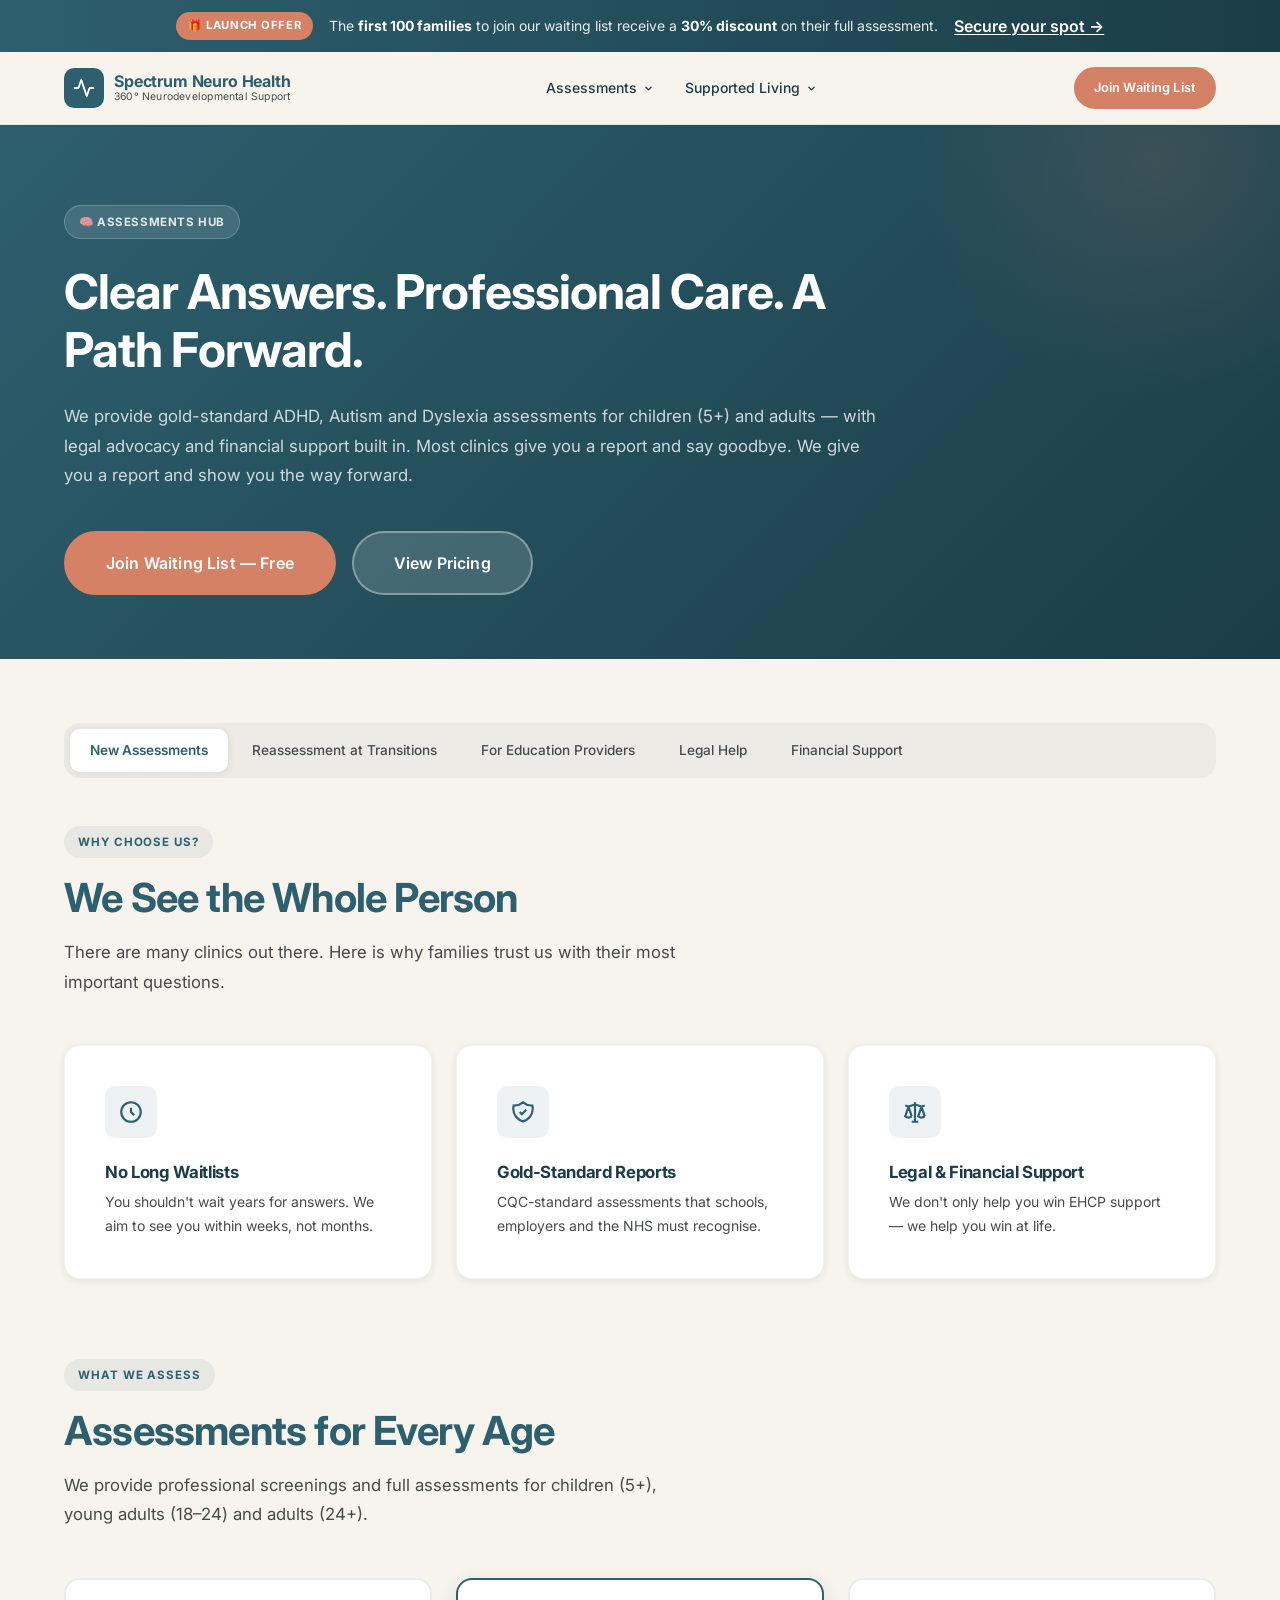
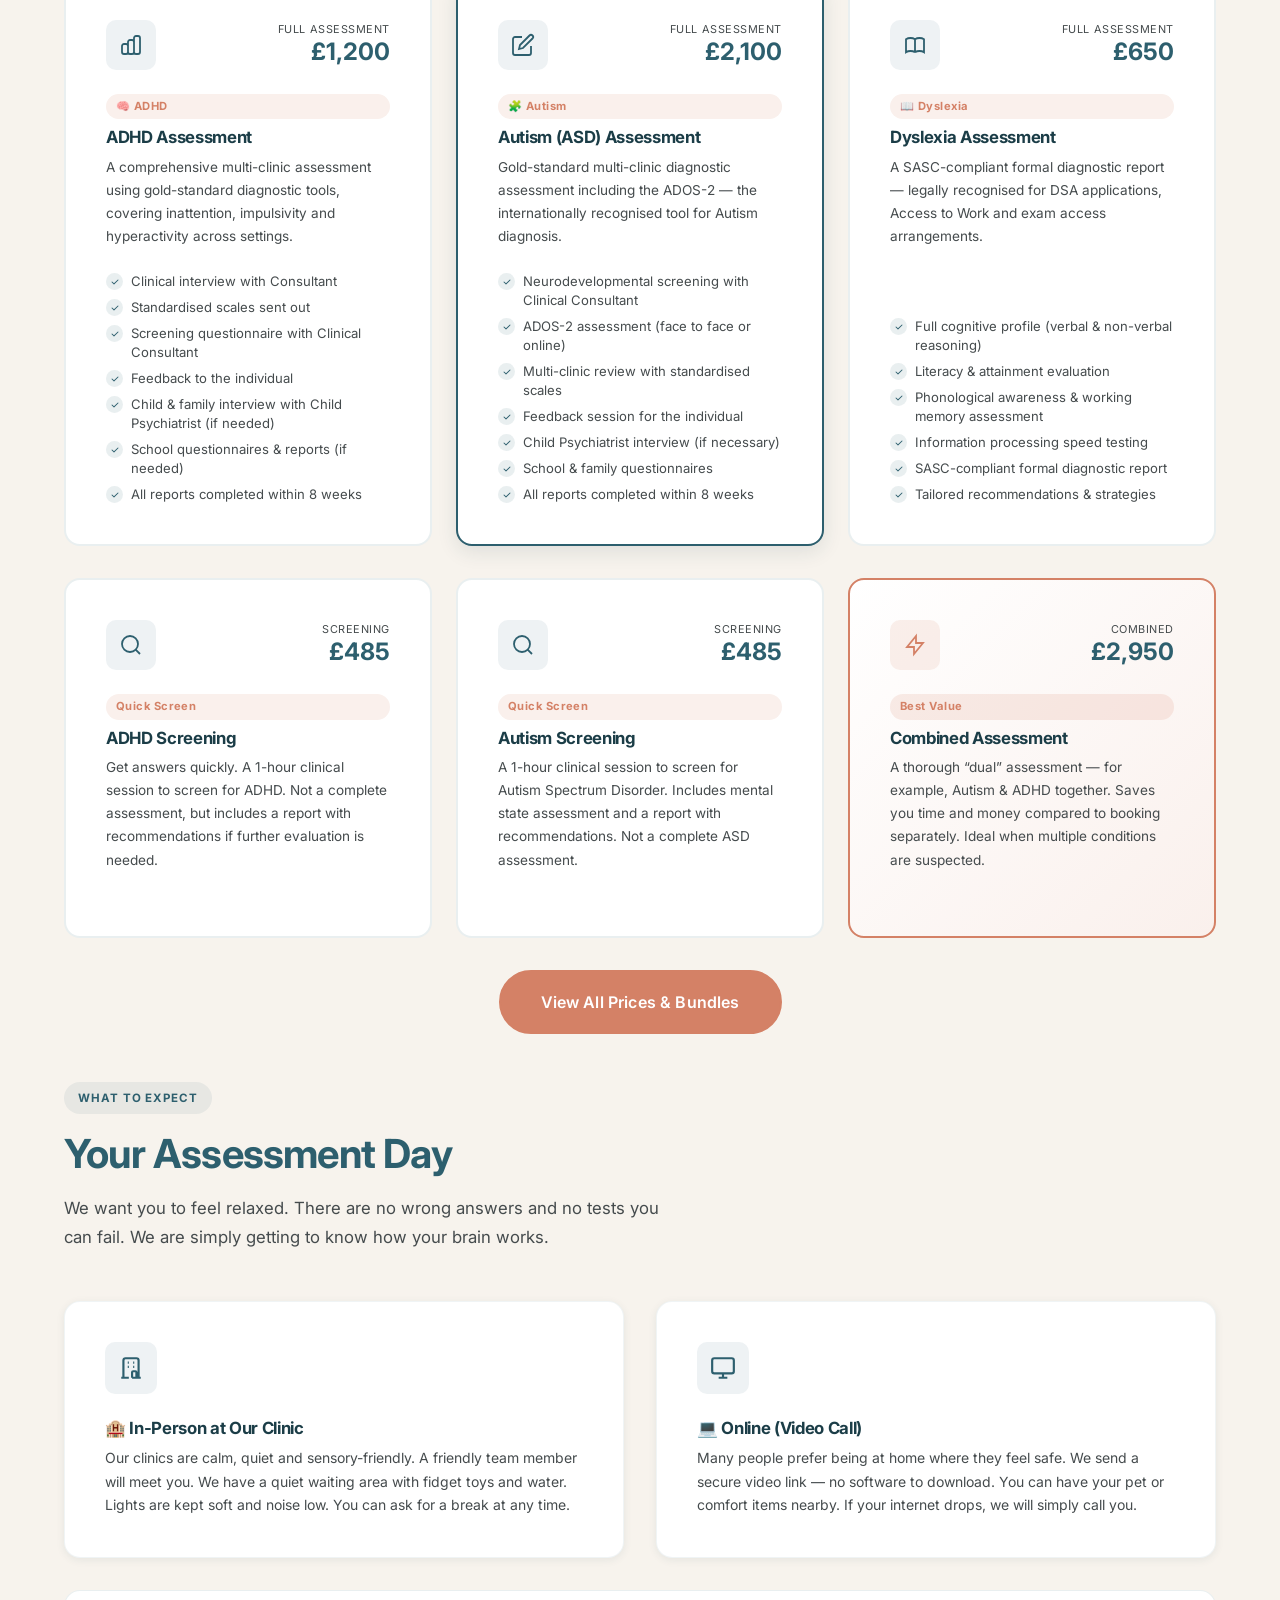
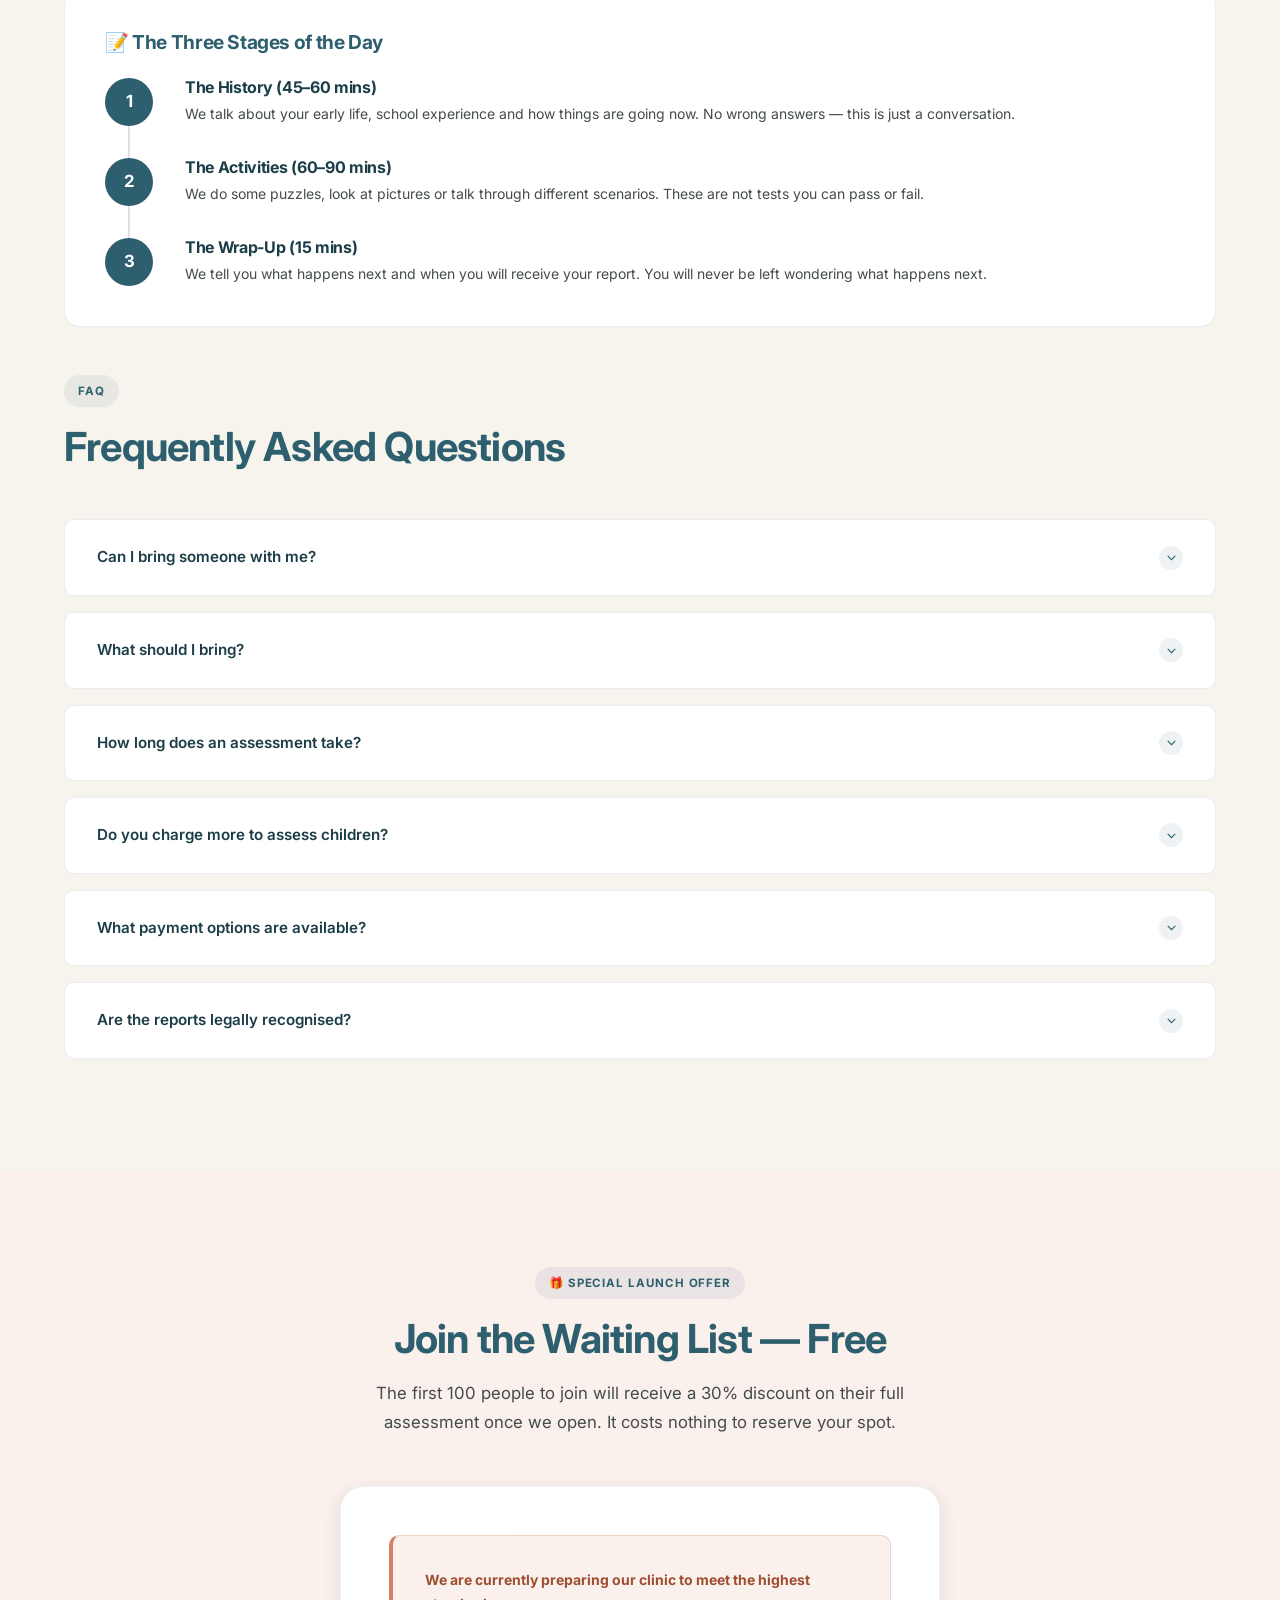
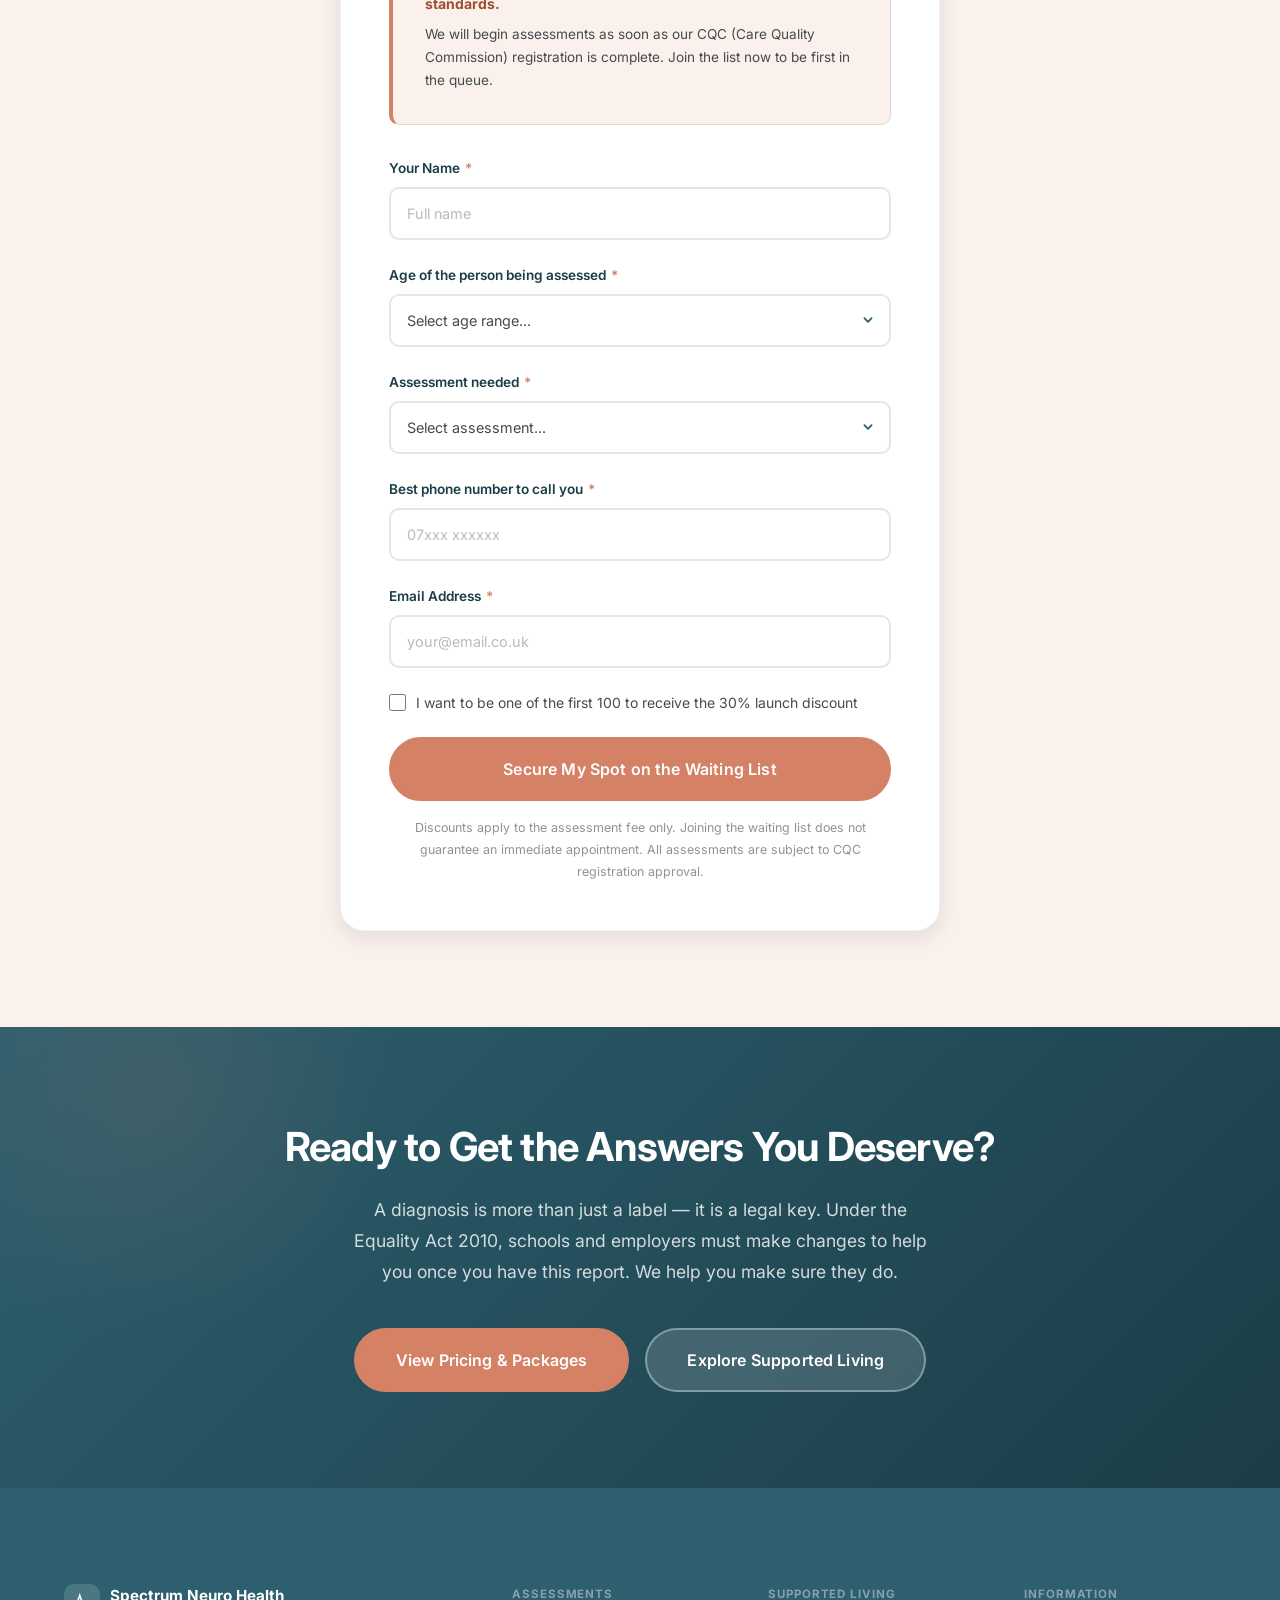
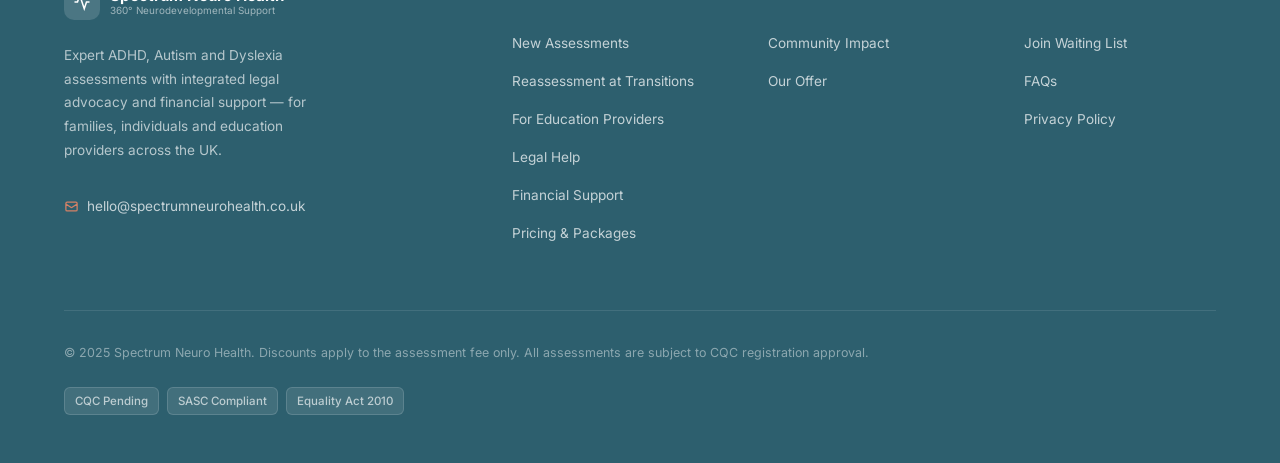
==== assessments.html @ 445d8373 "Base Files Upload for client" ====
<!DOCTYPE html>
<html lang="en">
<head>
  <meta charset="UTF-8" />
  <meta name="viewport" content="width=device-width, initial-scale=1.0" />
  <meta name="description" content="Expert ADHD, Autism and Dyslexia assessments for children and adults. Gold-standard diagnostic reports with legal and financial support from Spectrum Neuro Health." />
  <title>Assessments Hub | Spectrum Neuro Health</title>
  <link rel="stylesheet" href="css/styles.css" />
  <link rel="preconnect" href="https://fonts.googleapis.com" />
  <link rel="preconnect" href="https://fonts.gstatic.com" crossorigin />
</head>
<body>

<!-- OFFER BANNER -->
<div class="offer-banner" role="banner">
  <div class="offer-banner__inner">
    <span class="offer-badge">🎁 Launch Offer</span>
    <p>The <strong>first 100 families</strong> to join our waiting list receive a <strong>30% discount</strong> on their full assessment.</p>
    <a href="#waiting-list">Secure your spot &rarr;</a>
  </div>
</div>

<!-- NAVIGATION -->
<header>
  <nav class="nav" aria-label="Main navigation">
    <div class="nav__inner">
      <a href="index.html" class="nav__logo" aria-label="Spectrum Neuro Health home">
        <div class="nav__logo-mark" aria-hidden="true">
          <svg viewBox="0 0 24 24" fill="none" stroke="currentColor" stroke-width="2" stroke-linecap="round" stroke-linejoin="round"><path d="M22 12h-4l-3 9L9 3l-3 9H2"/></svg>
        </div>
        <div class="nav__logo-text">
          <span class="nav__logo-name">Spectrum Neuro Health</span>
          <span class="nav__logo-sub">360° Neurodevelopmental Support</span>
        </div>
      </a>

      <ul class="nav__menu" role="list">
        <li class="nav__item">
          <a href="assessments.html" class="nav__link" aria-haspopup="true" aria-current="page">
            Assessments
            <svg viewBox="0 0 20 20" fill="currentColor" aria-hidden="true"><path fill-rule="evenodd" d="M5.293 7.293a1 1 0 011.414 0L10 10.586l3.293-3.293a1 1 0 111.414 1.414l-4 4a1 1 0 01-1.414 0l-4-4a1 1 0 010-1.414z" clip-rule="evenodd"/></svg>
          </a>
          <div class="nav__dropdown" role="menu">
            <a href="assessments.html" class="nav__dd-item" role="menuitem">
              <span class="nav__dd-icon"><svg viewBox="0 0 24 24" fill="none" stroke="currentColor" stroke-width="2"><circle cx="12" cy="12" r="10"/><path d="M12 8v4l3 3"/></svg></span>
              <span class="nav__dd-label"><span class="nav__dd-main">New Assessments</span><span class="nav__dd-sub">ADHD, Autism &amp; Dyslexia</span></span>
            </a>
            <a href="#transitions" class="nav__dd-item" role="menuitem">
              <span class="nav__dd-icon"><svg viewBox="0 0 24 24" fill="none" stroke="currentColor" stroke-width="2"><path d="M17 8l4 4-4 4M3 12h18"/></svg></span>
              <span class="nav__dd-label"><span class="nav__dd-main">Reassessment at Transitions</span><span class="nav__dd-sub">School &amp; college transitions</span></span>
            </a>
            <a href="#education" class="nav__dd-item" role="menuitem">
              <span class="nav__dd-icon"><svg viewBox="0 0 24 24" fill="none" stroke="currentColor" stroke-width="2"><path d="M12 14l9-5-9-5-9 5 9 5z"/></svg></span>
              <span class="nav__dd-label"><span class="nav__dd-main">For Education Providers</span><span class="nav__dd-sub">SEN &amp; legal compliance</span></span>
            </a>
            <a href="#legal" class="nav__dd-item" role="menuitem">
              <span class="nav__dd-icon"><svg viewBox="0 0 24 24" fill="none" stroke="currentColor" stroke-width="2"><path d="M3 6l3 1m0 0l-3 9a5.002 5.002 0 006.001 0M6 7l3 9M6 7l6-2m6 2l3-1m-3 1l-3 9a5.002 5.002 0 006.001 0M18 7l3 9m-3-9l-6-2m0-2v2m0 16V5m0 16H9m3 0h3"/></svg></span>
              <span class="nav__dd-label"><span class="nav__dd-main">Legal Help</span><span class="nav__dd-sub">EHCP, SEND &amp; advocacy</span></span>
            </a>
            <a href="#financial" class="nav__dd-item" role="menuitem">
              <span class="nav__dd-icon"><svg viewBox="0 0 24 24" fill="none" stroke="currentColor" stroke-width="2"><path d="M12 8c-1.657 0-3 .895-3 2s1.343 2 3 2 3 .895 3 2-1.343 2-3 2m0-8c1.11 0 2.08.402 2.599 1M12 8V7m0 1v8m0 0v1"/></svg></span>
              <span class="nav__dd-label"><span class="nav__dd-main">Financial Support</span><span class="nav__dd-sub">6-week money confidence programme</span></span>
            </a>
          </div>
        </li>
        <li class="nav__item">
          <a href="supported-living.html" class="nav__link">
            Supported Living
            <svg viewBox="0 0 20 20" fill="currentColor" aria-hidden="true"><path fill-rule="evenodd" d="M5.293 7.293a1 1 0 011.414 0L10 10.586l3.293-3.293a1 1 0 111.414 1.414l-4 4a1 1 0 01-1.414 0l-4-4a1 1 0 010-1.414z" clip-rule="evenodd"/></svg>
          </a>
          <div class="nav__dropdown" role="menu">
            <a href="supported-living.html#impact" class="nav__dd-item"><span class="nav__dd-icon"><svg viewBox="0 0 24 24" fill="none" stroke="currentColor" stroke-width="2"><path d="M17 21v-2a4 4 0 00-4-4H5a4 4 0 00-4 4v2"/><circle cx="9" cy="7" r="4"/></svg></span><span class="nav__dd-label"><span class="nav__dd-main">Our Community Impact</span></span></a>
            <a href="supported-living.html#offer" class="nav__dd-item"><span class="nav__dd-icon"><svg viewBox="0 0 24 24" fill="none" stroke="currentColor" stroke-width="2"><path d="M4.318 6.318a4.5 4.5 0 000 6.364L12 20.364l7.682-7.682a4.5 4.5 0 00-6.364-6.364L12 7.636l-1.318-1.318a4.5 4.5 0 00-6.364 0z"/></svg></span><span class="nav__dd-label"><span class="nav__dd-main">Our Offer</span></span></a>
          </div>
        </li>
      </ul>

      <div class="nav__cta-area">
        <a href="#waiting-list" class="btn btn--primary btn--sm">Join Waiting List</a>
      </div>
      <button class="nav__mobile-btn" aria-label="Open menu">
        <svg width="22" height="22" viewBox="0 0 24 24" fill="none" stroke="currentColor" stroke-width="2" stroke-linecap="round" aria-hidden="true"><line x1="3" y1="6" x2="21" y2="6"/><line x1="3" y1="12" x2="21" y2="12"/><line x1="3" y1="18" x2="21" y2="18"/></svg>
      </button>
    </div>
  </nav>
</header>

<!-- Mobile menu -->
<div class="mobile-menu" role="dialog" aria-modal="true" aria-label="Navigation menu">
  <div class="mobile-menu__panel">
    <div class="mobile-menu__head">
      <span style="font-weight:700;color:var(--teal);font-size:.95rem;">Menu</span>
      <button class="mobile-menu__close" aria-label="Close menu">
        <svg width="18" height="18" viewBox="0 0 24 24" fill="none" stroke="currentColor" stroke-width="2"><line x1="18" y1="6" x2="6" y2="18"/><line x1="6" y1="6" x2="18" y2="18"/></svg>
      </button>
    </div>
    <nav>
      <p class="mobile-sec-title">Assessments</p>
      <a href="assessments.html" class="mobile-link"><svg viewBox="0 0 24 24" fill="none" stroke="currentColor" stroke-width="2" width="18" height="18"><circle cx="12" cy="12" r="10"/><path d="M12 8v4l3 3"/></svg> New Assessments</a>
      <a href="#transitions" class="mobile-link"><svg viewBox="0 0 24 24" fill="none" stroke="currentColor" stroke-width="2" width="18" height="18"><path d="M17 8l4 4-4 4M3 12h18"/></svg> Reassessment at Transitions</a>
      <a href="#education" class="mobile-link"><svg viewBox="0 0 24 24" fill="none" stroke="currentColor" stroke-width="2" width="18" height="18"><path d="M12 14l9-5-9-5-9 5 9 5z"/></svg> For Education Providers</a>
      <a href="#legal" class="mobile-link"><svg viewBox="0 0 24 24" fill="none" stroke="currentColor" stroke-width="2" width="18" height="18"><path d="M3 6l3 1m0 0l-3 9a5.002 5.002 0 006.001 0M6 7l3 9M6 7l6-2m6 2l3-1m-3 1l-3 9a5.002 5.002 0 006.001 0"/></svg> Legal Help</a>
      <a href="#financial" class="mobile-link"><svg viewBox="0 0 24 24" fill="none" stroke="currentColor" stroke-width="2" width="18" height="18"><path d="M12 8c-1.657 0-3 .895-3 2s1.343 2 3 2 3 .895 3 2-1.343 2-3 2"/></svg> Financial Support</a>
      <p class="mobile-sec-title">Supported Living</p>
      <a href="supported-living.html#impact" class="mobile-link"><svg viewBox="0 0 24 24" fill="none" stroke="currentColor" stroke-width="2" width="18" height="18"><path d="M17 21v-2a4 4 0 00-4-4H5a4 4 0 00-4 4v2"/><circle cx="9" cy="7" r="4"/></svg> Community Impact</a>
      <a href="supported-living.html#offer" class="mobile-link"><svg viewBox="0 0 24 24" fill="none" stroke="currentColor" stroke-width="2" width="18" height="18"><path d="M4.318 6.318a4.5 4.5 0 000 6.364L12 20.364l7.682-7.682a4.5 4.5 0 00-6.364-6.364L12 7.636l-1.318-1.318a4.5 4.5 0 00-6.364 0z"/></svg> Our Offer</a>
      <div class="mobile-menu__cta"><a href="#waiting-list" class="btn btn--primary btn--full">Join Waiting List</a></div>
    </nav>
  </div>
</div>

<!-- PAGE HERO -->
<main id="main-content">
<section class="page-hero" aria-labelledby="assess-heading">
  <div class="container">
    <div class="page-hero__inner">
      <div class="page-hero__badge">🧠 Assessments Hub</div>
      <h1 class="page-hero__title" id="assess-heading">Clear Answers. Professional Care. A Path Forward.</h1>
      <p class="page-hero__sub">We provide gold-standard ADHD, Autism and Dyslexia assessments for children (5+) and adults — with legal advocacy and financial support built in. Most clinics give you a report and say goodbye. We give you a report and show you the way forward.</p>
      <div class="page-hero__btns">
        <a href="#waiting-list" class="btn btn--primary btn--lg">Join Waiting List — Free</a>
        <a href="prices.html" class="btn btn--ghost btn--lg">View Pricing</a>
      </div>
    </div>
  </div>
</section>

<!-- TABS NAV (sticky anchor) -->
<section class="section--sm bg-oat" id="tabs-section">
  <div class="container">
    <div class="tabs" role="tablist" aria-label="Assessment sections">
      <div class="tabs__nav">
        <button class="tabs__btn active" role="tab" aria-selected="true"  data-tab="new"         aria-controls="panel-new">New Assessments</button>
        <button class="tabs__btn"        role="tab" aria-selected="false" data-tab="transitions" aria-controls="panel-transitions">Reassessment at Transitions</button>
        <button class="tabs__btn"        role="tab" aria-selected="false" data-tab="education"   aria-controls="panel-education">For Education Providers</button>
        <button class="tabs__btn"        role="tab" aria-selected="false" data-tab="legal"       aria-controls="panel-legal">Legal Help</button>
        <button class="tabs__btn"        role="tab" aria-selected="false" data-tab="financial"   aria-controls="panel-financial">Financial Support</button>
      </div>

      <!-- ════════════════════════════════
           TAB 1: NEW ASSESSMENTS
           ════════════════════════════════ -->
      <div class="tab-panel active" id="panel-new" role="tabpanel" aria-labelledby="tab-new">

        <!-- Why choose us -->
        <div style="padding:var(--sp-6) 0 var(--sp-4);">
          <div class="sec-hd anim">
            <span class="sec-tag">Why Choose Us?</span>
            <h2>We See the Whole Person</h2>
            <p>There are many clinics out there. Here is why families trust us with their most important questions.</p>
          </div>
          <div class="grid-3" style="gap:var(--sp-3);margin-bottom:var(--sp-6);">
            <div class="trust-card anim anim-d1">
              <div class="trust-card__icon"><svg viewBox="0 0 24 24" fill="none" stroke="currentColor" stroke-width="2"><path d="M12 8v4l3 3m6-3a9 9 0 11-18 0 9 9 0 0118 0z"/></svg></div>
              <h4 class="trust-card__title">No Long Waitlists</h4>
              <p class="trust-card__text">You shouldn't wait years for answers. We aim to see you within weeks, not months.</p>
            </div>
            <div class="trust-card anim anim-d2">
              <div class="trust-card__icon"><svg viewBox="0 0 24 24" fill="none" stroke="currentColor" stroke-width="2"><path d="M9 12l2 2 4-4m5.618-4.016A11.955 11.955 0 0112 2.944a11.955 11.955 0 01-8.618 3.04A12.02 12.02 0 003 9c0 5.591 3.824 10.29 9 11.622 5.176-1.332 9-6.03 9-11.622 0-1.042-.133-2.052-.382-3.016z"/></svg></div>
              <h4 class="trust-card__title">Gold-Standard Reports</h4>
              <p class="trust-card__text">CQC-standard assessments that schools, employers and the NHS must recognise.</p>
            </div>
            <div class="trust-card anim anim-d3">
              <div class="trust-card__icon"><svg viewBox="0 0 24 24" fill="none" stroke="currentColor" stroke-width="2"><path d="M3 6l3 1m0 0l-3 9a5.002 5.002 0 006.001 0M6 7l3 9M6 7l6-2m6 2l3-1m-3 1l-3 9a5.002 5.002 0 006.001 0M18 7l3 9m-3-9l-6-2m0-2v2m0 16V5m0 16H9m3 0h3"/></svg></div>
              <h4 class="trust-card__title">Legal &amp; Financial Support</h4>
              <p class="trust-card__text">We don't only help you win EHCP support — we help you win at life.</p>
            </div>
          </div>
        </div>

        <!-- What we assess -->
        <div class="anim" style="margin-bottom:var(--sp-6);">
          <div class="sec-hd">
            <span class="sec-tag">What We Assess</span>
            <h2>Assessments for Every Age</h2>
            <p>We provide professional screenings and full assessments for children (5+), young adults (18–24) and adults (24+).</p>
          </div>
          <div class="grid-3" style="gap:var(--sp-3);">
            <div class="assess-card">
              <div class="assess-card__top">
                <div class="assess-card__icon"><svg viewBox="0 0 24 24" fill="none" stroke="currentColor" stroke-width="1.8"><path d="M9 19v-6a2 2 0 00-2-2H5a2 2 0 00-2 2v6a2 2 0 002 2h2a2 2 0 002-2zm0 0V9a2 2 0 012-2h2a2 2 0 012 2v10m-6 0a2 2 0 002 2h2a2 2 0 002-2m0 0V5a2 2 0 012-2h2a2 2 0 012 2v14a2 2 0 01-2 2h-2a2 2 0 01-2-2z"/></svg></div>
                <div class="assess-card__price"><span class="assess-card__price-lbl">Full Assessment</span><span class="assess-card__price-val">£1,200</span></div>
              </div>
              <span class="assess-card__badge">🧠 ADHD</span>
              <h3 class="assess-card__title">ADHD Assessment</h3>
              <p class="assess-card__desc">A comprehensive multi-clinic assessment using gold-standard diagnostic tools, covering inattention, impulsivity and hyperactivity across settings.</p>
              <ul class="assess-card__list">
                <li>Clinical interview with Consultant</li>
                <li>Standardised scales sent out</li>
                <li>Screening questionnaire with Clinical Consultant</li>
                <li>Feedback to the individual</li>
                <li>Child &amp; family interview with Child Psychiatrist (if needed)</li>
                <li>School questionnaires &amp; reports (if needed)</li>
                <li>All reports completed within 8 weeks</li>
              </ul>
            </div>

            <div class="assess-card" style="border-color:var(--teal);box-shadow:var(--shadow-md);">
              <div class="assess-card__top">
                <div class="assess-card__icon"><svg viewBox="0 0 24 24" fill="none" stroke="currentColor" stroke-width="1.8"><path d="M11 4H4a2 2 0 00-2 2v14a2 2 0 002 2h14a2 2 0 002-2v-7"/><path d="M18.5 2.5a2.121 2.121 0 013 3L12 15l-4 1 1-4 9.5-9.5z"/></svg></div>
                <div class="assess-card__price"><span class="assess-card__price-lbl">Full Assessment</span><span class="assess-card__price-val">£2,100</span></div>
              </div>
              <span class="assess-card__badge">🧩 Autism</span>
              <h3 class="assess-card__title">Autism (ASD) Assessment</h3>
              <p class="assess-card__desc">Gold-standard multi-clinic diagnostic assessment including the ADOS-2 — the internationally recognised tool for Autism diagnosis.</p>
              <ul class="assess-card__list">
                <li>Neurodevelopmental screening with Clinical Consultant</li>
                <li>ADOS-2 assessment (face to face or online)</li>
                <li>Multi-clinic review with standardised scales</li>
                <li>Feedback session for the individual</li>
                <li>Child Psychiatrist interview (if necessary)</li>
                <li>School &amp; family questionnaires</li>
                <li>All reports completed within 8 weeks</li>
              </ul>
            </div>

            <div class="assess-card">
              <div class="assess-card__top">
                <div class="assess-card__icon"><svg viewBox="0 0 24 24" fill="none" stroke="currentColor" stroke-width="1.8"><path d="M12 6.253v13m0-13C10.832 5.477 9.246 5 7.5 5S4.168 5.477 3 6.253v13C4.168 18.477 5.754 18 7.5 18s3.332.477 4.5 1.253m0-13C13.168 5.477 14.754 5 16.5 5c1.747 0 3.332.477 4.5 1.253v13C19.832 18.477 18.247 18 16.5 18c-1.746 0-3.332.477-4.5 1.253"/></svg></div>
                <div class="assess-card__price"><span class="assess-card__price-lbl">Full Assessment</span><span class="assess-card__price-val">£650</span></div>
              </div>
              <span class="assess-card__badge">📖 Dyslexia</span>
              <h3 class="assess-card__title">Dyslexia Assessment</h3>
              <p class="assess-card__desc">A SASC-compliant formal diagnostic report — legally recognised for DSA applications, Access to Work and exam access arrangements.</p>
              <ul class="assess-card__list">
                <li>Full cognitive profile (verbal &amp; non-verbal reasoning)</li>
                <li>Literacy &amp; attainment evaluation</li>
                <li>Phonological awareness &amp; working memory assessment</li>
                <li>Information processing speed testing</li>
                <li>SASC-compliant formal diagnostic report</li>
                <li>Tailored recommendations &amp; strategies</li>
              </ul>
            </div>
          </div>

          <!-- Screening + Combined -->
          <div style="margin-top:var(--sp-4);display:grid;grid-template-columns:repeat(3,1fr);gap:var(--sp-3);">
            <div class="assess-card">
              <div class="assess-card__top">
                <div class="assess-card__icon"><svg viewBox="0 0 24 24" fill="none" stroke="currentColor" stroke-width="1.8"><circle cx="11" cy="11" r="8"/><path d="M21 21l-4.35-4.35"/></svg></div>
                <div class="assess-card__price"><span class="assess-card__price-lbl">Screening</span><span class="assess-card__price-val">£485</span></div>
              </div>
              <span class="assess-card__badge">Quick Screen</span>
              <h3 class="assess-card__title">ADHD Screening</h3>
              <p class="assess-card__desc">Get answers quickly. A 1-hour clinical session to screen for ADHD. Not a complete assessment, but includes a report with recommendations if further evaluation is needed.</p>
            </div>

            <div class="assess-card">
              <div class="assess-card__top">
                <div class="assess-card__icon"><svg viewBox="0 0 24 24" fill="none" stroke="currentColor" stroke-width="1.8"><circle cx="11" cy="11" r="8"/><path d="M21 21l-4.35-4.35"/></svg></div>
                <div class="assess-card__price"><span class="assess-card__price-lbl">Screening</span><span class="assess-card__price-val">£485</span></div>
              </div>
              <span class="assess-card__badge">Quick Screen</span>
              <h3 class="assess-card__title">Autism Screening</h3>
              <p class="assess-card__desc">A 1-hour clinical session to screen for Autism Spectrum Disorder. Includes mental state assessment and a report with recommendations. Not a complete ASD assessment.</p>
            </div>

            <div class="assess-card" style="border-color:var(--terracotta);background:linear-gradient(135deg,#fff 0%,var(--terracotta-pale) 100%);">
              <div class="assess-card__top">
                <div class="assess-card__icon" style="background:rgba(212,129,102,.12);"><svg viewBox="0 0 24 24" fill="none" stroke="var(--terracotta)" stroke-width="1.8"><path d="M13 10V3L4 14h7v7l9-11h-7z"/></svg></div>
                <div class="assess-card__price"><span class="assess-card__price-lbl">Combined</span><span class="assess-card__price-val">£2,950</span></div>
              </div>
              <span class="assess-card__badge" style="background:rgba(212,129,102,.15);color:var(--terracotta);">Best Value</span>
              <h3 class="assess-card__title">Combined Assessment</h3>
              <p class="assess-card__desc">A thorough &ldquo;dual&rdquo; assessment — for example, Autism &amp; ADHD together. Saves you time and money compared to booking separately. Ideal when multiple conditions are suspected.</p>
            </div>
          </div>

          <div style="margin-top:var(--sp-4);text-align:center;">
            <a href="prices.html" class="btn btn--primary btn--lg">View All Prices &amp; Bundles</a>
          </div>
        </div>

        <!-- What to expect -->
        <div class="anim" style="margin-bottom:var(--sp-6);">
          <div class="sec-hd">
            <span class="sec-tag">What to Expect</span>
            <h2>Your Assessment Day</h2>
            <p>We want you to feel relaxed. There are no wrong answers and no tests you can fail. We are simply getting to know how your brain works.</p>
          </div>

          <div class="grid-2" style="gap:var(--sp-4);margin-bottom:var(--sp-4);">
            <div class="trust-card">
              <div class="trust-card__icon"><svg viewBox="0 0 24 24" fill="none" stroke="currentColor" stroke-width="2"><path d="M19 21V5a2 2 0 00-2-2H7a2 2 0 00-2 2v16m14 0h2m-2 0h-5m-9 0H3m2 0h5M9 7h1m-1 4h1m4-4h1m-1 4h1m-2 10v-5a1 1 0 011-1h2a1 1 0 011 1v5m-4 0h4"/></svg></div>
              <h4 class="trust-card__title">🏨 In-Person at Our Clinic</h4>
              <p class="trust-card__text">Our clinics are calm, quiet and sensory-friendly. A friendly team member will meet you. We have a quiet waiting area with fidget toys and water. Lights are kept soft and noise low. You can ask for a break at any time.</p>
            </div>
            <div class="trust-card">
              <div class="trust-card__icon"><svg viewBox="0 0 24 24" fill="none" stroke="currentColor" stroke-width="2"><rect x="2" y="3" width="20" height="14" rx="2"/><path d="M8 21h8m-4-4v4"/></svg></div>
              <h4 class="trust-card__title">💻 Online (Video Call)</h4>
              <p class="trust-card__text">Many people prefer being at home where they feel safe. We send a secure video link — no software to download. You can have your pet or comfort items nearby. If your internet drops, we will simply call you.</p>
            </div>
          </div>

          <div style="background:#fff;border:1px solid rgba(45,95,110,.10);border-radius:var(--r-lg);padding:var(--sp-5);">
            <h4 style="color:var(--teal);margin-bottom:var(--sp-3);">📝 The Three Stages of the Day</h4>
            <div class="steps">
              <div class="step">
                <div class="step__num">1</div>
                <div><h4 class="step__title">The History (45–60 mins)</h4><p class="step__text">We talk about your early life, school experience and how things are going now. No wrong answers — this is just a conversation.</p></div>
              </div>
              <div class="step">
                <div class="step__num">2</div>
                <div><h4 class="step__title">The Activities (60–90 mins)</h4><p class="step__text">We do some puzzles, look at pictures or talk through different scenarios. These are not tests you can pass or fail.</p></div>
              </div>
              <div class="step">
                <div class="step__num">3</div>
                <div><h4 class="step__title">The Wrap-Up (15 mins)</h4><p class="step__text">We tell you what happens next and when you will receive your report. You will never be left wondering what happens next.</p></div>
              </div>
            </div>
          </div>
        </div>

        <!-- FAQ -->
        <div class="anim" id="faq">
          <div class="sec-hd"><span class="sec-tag">FAQ</span><h2>Frequently Asked Questions</h2></div>
          <div class="accord">
            <div class="accord-item">
              <button class="accord-btn">Can I bring someone with me?<span class="accord-icon"><svg viewBox="0 0 24 24" fill="none" stroke="currentColor" stroke-width="2"><path d="M19 9l-7 7-7-7"/></svg></span></button>
              <div class="accord-body"><div class="accord-body__inner">Yes! We encourage you to bring a partner, parent or friend for support. Having someone familiar can help you feel more comfortable and remember the information shared.</div></div>
            </div>
            <div class="accord-item">
              <button class="accord-btn">What should I bring?<span class="accord-icon"><svg viewBox="0 0 24 24" fill="none" stroke="currentColor" stroke-width="2"><path d="M19 9l-7 7-7-7"/></svg></span></button>
              <div class="accord-body"><div class="accord-body__inner">Just yourself. If you have old school reports or previous medical notes they are helpful but not required. We will gather the information we need during the session.</div></div>
            </div>
            <div class="accord-item">
              <button class="accord-btn">How long does an assessment take?<span class="accord-icon"><svg viewBox="0 0 24 24" fill="none" stroke="currentColor" stroke-width="2"><path d="M19 9l-7 7-7-7"/></svg></span></button>
              <div class="accord-body"><div class="accord-body__inner">Most assessments take between 2 and 4 hours. We make sure there is plenty of time so you never feel rushed. For ASD assessments, additional sessions at school or home may be arranged.</div></div>
            </div>
            <div class="accord-item">
              <button class="accord-btn">Do you charge more to assess children?<span class="accord-icon"><svg viewBox="0 0 24 24" fill="none" stroke="currentColor" stroke-width="2"><path d="M19 9l-7 7-7-7"/></svg></span></button>
              <div class="accord-body"><div class="accord-body__inner">No. Our prices stay the same for adults and children. We believe every child deserves the same quality of care regardless of age.</div></div>
            </div>
            <div class="accord-item">
              <button class="accord-btn">What payment options are available?<span class="accord-icon"><svg viewBox="0 0 24 24" fill="none" stroke="currentColor" stroke-width="2"><path d="M19 9l-7 7-7-7"/></svg></span></button>
              <div class="accord-body"><div class="accord-body__inner">We offer 0% interest payment plans. All fees must be paid before your assessment date. A 20% deposit is required to secure your appointment. Our prices include all sessions, testing and the final written report — no hidden fees.</div></div>
            </div>
            <div class="accord-item">
              <button class="accord-btn">Are the reports legally recognised?<span class="accord-icon"><svg viewBox="0 0 24 24" fill="none" stroke="currentColor" stroke-width="2"><path d="M19 9l-7 7-7-7"/></svg></span></button>
              <div class="accord-body"><div class="accord-body__inner">Yes. Under the Equality Act 2010, schools and employers must make reasonable adjustments once you have a formal diagnosis. Our CQC-pending assessments are written to meet the latest legal standards and are recognised by the NHS, schools and workplaces. Dyslexia reports are SASC-compliant for DSA and Access to Work applications.</div></div>
            </div>
          </div>
        </div>

      </div><!-- /panel-new -->

      <!-- ════════════════════════════════
           TAB 2: REASSESSMENT AT TRANSITIONS
           ════════════════════════════════ -->
      <div class="tab-panel" id="panel-transitions" role="tabpanel">
        <div style="padding:var(--sp-6) 0;">
          <div class="sec-hd anim">
            <span class="sec-tag">Reassessment at Transitions</span>
            <h2>Protecting Your Support as You Move Forward</h2>
            <p>Moving to a new school or college is a big step. Recent changes in government policy mean that many children with an EHCP may now need a reassessment when they change schools. We believe you shouldn't pay full price for an update.</p>
          </div>

          <div class="grid-2" style="gap:var(--sp-5);align-items:start;">
            <div>
              <div class="info-box--tc info-box anim" style="margin-bottom:var(--sp-4);">
                <p class="info-box__title">⚠️ Don't Wait Until February!</p>
                <p class="info-box__text">By the time the Council sends the final EHCP plan in February, it is often too late to start a new assessment. Most families start their transition update with us in the Autumn Term (September–December) to stay safe.</p>
              </div>

              <div class="anim anim-d1" style="background:#fff;border:2px solid rgba(45,95,110,.1);border-radius:var(--r-lg);overflow:hidden;margin-bottom:var(--sp-4);">
                <div style="background:var(--teal);padding:var(--sp-3) var(--sp-4);">
                  <h4 style="color:#fff;font-size:1rem;">Important EHCP Deadlines — 2026</h4>
                </div>
                <div style="padding:var(--sp-4);">
                  <div style="margin-bottom:var(--sp-3);">
                    <p style="font-size:.875rem;font-weight:700;color:var(--teal);margin-bottom:6px;">📅 February 15th, 2026</p>
                    <p style="font-size:.85rem;color:var(--charcoal);">For children moving from: Nursery to Primary, Infant to Junior (Year 3), Primary to Secondary (Year 7)</p>
                  </div>
                  <div>
                    <p style="font-size:.875rem;font-weight:700;color:var(--teal);margin-bottom:6px;">📅 March 31st, 2026</p>
                    <p style="font-size:.85rem;color:var(--charcoal);">For young people moving from Secondary to Post-16 (College or Sixth Form)</p>
                  </div>
                  <div style="margin-top:var(--sp-3);padding-top:var(--sp-3);border-top:1px solid rgba(45,95,110,.1);">
                    <p style="font-size:.8rem;color:var(--charcoal);font-style:italic;">If the Council misses these deadlines, they are breaking the law. A fresh assessment gives you the evidence you need to challenge them.</p>
                  </div>
                </div>
              </div>

              <div class="anim anim-d2">
                <h4 style="color:var(--teal);margin-bottom:var(--sp-2);">When do you need a Reassessment?</h4>
                <p style="font-size:.9rem;color:var(--charcoal);margin-bottom:var(--sp-2);">Reassessments (sometimes called &ldquo;Phase Transfer Reviews&rdquo;) are usually needed when moving:</p>
                <ul style="list-style:none;display:flex;flex-direction:column;gap:8px;">
                  <li style="display:flex;align-items:flex-start;gap:8px;font-size:.875rem;color:var(--charcoal);"><span style="color:var(--terracotta);font-size:1rem;margin-top:1px;">→</span> From Primary to Secondary School (Year 6)</li>
                  <li style="display:flex;align-items:flex-start;gap:8px;font-size:.875rem;color:var(--charcoal);"><span style="color:var(--terracotta);font-size:1rem;margin-top:1px;">→</span> From Secondary to Post-16 College or Sixth Form</li>
                  <li style="display:flex;align-items:flex-start;gap:8px;font-size:.875rem;color:var(--charcoal);"><span style="color:var(--terracotta);font-size:1rem;margin-top:1px;">→</span> When a school or Local Authority requests updated evidence to keep an EHCP active</li>
                </ul>
              </div>
            </div>

            <div>
              <!-- Transition Pricing -->
              <div class="anim" style="background:#fff;border:2px solid rgba(45,95,110,.1);border-radius:var(--r-lg);overflow:hidden;margin-bottom:var(--sp-4);">
                <div style="padding:var(--sp-4);background:rgba(45,95,110,.04);border-bottom:1px solid rgba(45,95,110,.1);">
                  <h4 style="color:var(--teal);">Our Transition Pricing</h4>
                  <p style="font-size:.85rem;color:var(--charcoal);margin-top:4px;">Because we already have your history (or you have a previous diagnosis from elsewhere), we can offer reassessments at a reduced rate.</p>
                </div>
                <table class="price-table">
                  <thead>
                    <tr><th>Service</th><th style="text-align:right;">Transition Price</th></tr>
                  </thead>
                  <tbody>
                    <tr><td>ADHD Update</td><td>£850</td></tr>
                    <tr><td>Autism Update</td><td>£1,200</td></tr>
                    <tr><td>Dyslexia Update</td><td>£450</td></tr>
                  </tbody>
                </table>
                <div style="padding:var(--sp-3);background:var(--terracotta-pale);">
                  <p style="font-size:.8rem;color:var(--charcoal);font-style:italic;">* Transition prices apply if you have a previous diagnostic report from a recognised clinic.</p>
                </div>
              </div>

              <!-- Why use transition -->
              <div class="anim anim-d1" style="background:#fff;border:1px solid rgba(45,95,110,.1);border-radius:var(--r-lg);padding:var(--sp-4);">
                <h4 style="color:var(--teal);margin-bottom:var(--sp-3);">Why Use Our Transition Service?</h4>
                <div class="steps">
                  <div class="step">
                    <div class="step__num" style="width:32px;height:32px;min-width:32px;font-size:.85rem;"><svg viewBox="0 0 24 24" fill="none" stroke="currentColor" stroke-width="2.5" width="16" height="16"><path d="M12 8c-1.657 0-3 .895-3 2s1.343 2 3 2 3 .895 3 2-1.343 2-3 2"/></svg></div>
                    <div><h4 class="step__title" style="font-size:.9rem;">Lower Cost</h4><p class="step__text">We focus only on what has changed, saving you money over a full assessment.</p></div>
                  </div>
                  <div class="step">
                    <div class="step__num" style="width:32px;height:32px;min-width:32px;font-size:.85rem;"><svg viewBox="0 0 24 24" fill="none" stroke="currentColor" stroke-width="2.5" width="16" height="16"><path d="M9 12l2 2 4-4m5.618-4.016A11.955 11.955 0 0112 2.944a11.955 11.955 0 01-8.618 3.04A12.02 12.02 0 003 9c0 5.591 3.824 10.29 9 11.622 5.176-1.332 9-6.03 9-11.622 0-1.042-.133-2.052-.382-3.016z"/></svg></div>
                    <div><h4 class="step__title" style="font-size:.9rem;">Legal Strength</h4><p class="step__text">Reports written to the latest 2026 legal standards for EHCPs.</p></div>
                  </div>
                  <div class="step">
                    <div class="step__num" style="width:32px;height:32px;min-width:32px;font-size:.85rem;"><svg viewBox="0 0 24 24" fill="none" stroke="currentColor" stroke-width="2.5" width="16" height="16"><path d="M12 8v4l3 3m6-3a9 9 0 11-18 0 9 9 0 0118 0z"/></svg></div>
                    <div><h4 class="step__title" style="font-size:.9rem;">Speed</h4><p class="step__text">We guarantee a fast turnaround to meet the strict EHCP transition deadlines.</p></div>
                  </div>
                </div>
              </div>
            </div>
          </div>

          <div style="text-align:center;margin-top:var(--sp-5);">
            <a href="#waiting-list" class="btn btn--primary btn--lg">Book a Reassessment</a>
          </div>
        </div>
      </div><!-- /panel-transitions -->

      <!-- ════════════════════════════════
           TAB 3: EDUCATION PROVIDERS
           ════════════════════════════════ -->
      <div class="tab-panel" id="panel-education" role="tabpanel">
        <div style="padding:var(--sp-6) 0;">
          <div class="sec-hd anim">
            <span class="sec-tag">For Education Providers</span>
            <h2>Your Partner in SEN &amp; Legal Compliance</h2>
            <p>With NHS waiting lists at an all-time high and new laws coming into play, educational settings are often left to support students without a formal diagnosis. At Spectrum Neuro Health, we provide a bridge between clinical excellence and legal safety.</p>
          </div>

          <div class="grid-3" style="gap:var(--sp-3);margin-bottom:var(--sp-6);">
            <div class="pillar-card anim anim-d1">
              <div class="pillar-icon"><svg viewBox="0 0 24 24" fill="none" stroke="currentColor" stroke-width="2"><circle cx="11" cy="11" r="8"/><path d="M21 21l-4.35-4.35"/></svg></div>
              <h4 class="pillar-title">Student Referrals</h4>
              <p class="pillar-text">Guide your students directly to us for ADHD, Autism or Dyslexia assessments. We provide a full 360-degree view, including classroom observations and staff interviews.</p>
            </div>
            <div class="pillar-card anim anim-d2">
              <div class="pillar-icon"><svg viewBox="0 0 24 24" fill="none" stroke="currentColor" stroke-width="2"><path d="M17 21v-2a4 4 0 00-4-4H5a4 4 0 00-4 4v2"/><circle cx="9" cy="7" r="4"/><path d="M23 21v-2a4 4 0 00-3-3.87M16 3.13a4 4 0 010 7.75"/></svg></div>
              <h4 class="pillar-title">In-House Assessors</h4>
              <p class="pillar-text">Hire an expert (ADHD, Autism or Dyslexia specialist) to work directly in your school for a day or a week. We offer flat daily rates for in-house work.</p>
            </div>
            <div class="pillar-card anim anim-d3">
              <div class="pillar-icon"><svg viewBox="0 0 24 24" fill="none" stroke="currentColor" stroke-width="2"><path d="M17 20h5v-2a3 3 0 00-5.356-1.857M17 20H7m10 0v-2c0-.656-.126-1.283-.356-1.857M7 20H2v-2a3 3 0 015.356-1.857M7 20v-2c0-.656.126-1.283.356-1.857m0 0a5.002 5.002 0 019.288 0M15 7a3 3 0 11-6 0 3 3 0 016 0z"/></svg></div>
              <h4 class="pillar-title">MDT Support</h4>
              <p class="pillar-text">Access a full Multi-Disciplinary Team of specialists for complex cases — all in one place, for one fixed price. No need to coordinate multiple providers.</p>
            </div>
            <div class="pillar-card anim anim-d1">
              <div class="pillar-icon"><svg viewBox="0 0 24 24" fill="none" stroke="currentColor" stroke-width="2"><path d="M3 6l3 1m0 0l-3 9a5.002 5.002 0 006.001 0M6 7l3 9M6 7l6-2m6 2l3-1m-3 1l-3 9a5.002 5.002 0 006.001 0M18 7l3 9m-3-9l-6-2m0-2v2m0 16V5m0 16H9m3 0h3"/></svg></div>
              <h4 class="pillar-title">Legal Support</h4>
              <p class="pillar-text">Help senior leaders draft and review SEND policies to ensure legal compliance. We know the law — and we help you stay on the right side of it.</p>
            </div>
            <div class="pillar-card anim anim-d2">
              <div class="pillar-icon"><svg viewBox="0 0 24 24" fill="none" stroke="currentColor" stroke-width="2"><path d="M9 5H7a2 2 0 00-2 2v12a2 2 0 002 2h10a2 2 0 002-2V7a2 2 0 00-2-2h-2M9 5a2 2 0 002 2h2a2 2 0 002-2M9 5a2 2 0 012-2h2a2 2 0 012 2m-6 9l2 2 4-4"/></svg></div>
              <h4 class="pillar-title">EHCP Quality Audits</h4>
              <p class="pillar-text">Our legal team reviews your school's EHCPs to make sure they are legally strong, clearly written and easy for staff to follow.</p>
            </div>
            <div class="pillar-card anim anim-d3">
              <div class="pillar-icon"><svg viewBox="0 0 24 24" fill="none" stroke="currentColor" stroke-width="2"><path d="M15 10l4.553-2.069A1 1 0 0121 8.82V15.18a1 1 0 01-1.447.894L15 14M3 8a2 2 0 012-2h8a2 2 0 012 2v8a2 2 0 01-2 2H5a2 2 0 01-2-2V8z"/></svg></div>
              <h4 class="pillar-title">Staff Training</h4>
              <p class="pillar-text">Practical workshops for teachers and teaching assistants on how to better support SEND learners in the classroom. Not every child needs an EHCP to deserve support.</p>
            </div>
          </div>

          <!-- Benefits strip -->
          <div style="background:var(--teal);border-radius:var(--r-xl);padding:var(--sp-6);margin-bottom:var(--sp-6);" class="anim">
            <h3 style="color:#fff;text-align:center;margin-bottom:var(--sp-5);">The Benefits for Your School</h3>
            <div class="grid-3" style="gap:var(--sp-4);">
              <div style="text-align:center;">
                <div style="width:52px;height:52px;background:rgba(255,255,255,.15);border-radius:50%;display:flex;align-items:center;justify-content:center;margin:0 auto var(--sp-2);">
                  <svg viewBox="0 0 24 24" fill="none" stroke="#fff" stroke-width="2" width="26" height="26"><path d="M13 10V3L4 14h7v7l9-11h-7z"/></svg>
                </div>
                <h4 style="color:#fff;font-size:1rem;margin-bottom:6px;">Clear the Backlog</h4>
                <p style="font-size:.85rem;color:rgba(255,255,255,.8);">We can assess multiple students in a single week. Our professional reports help you apply for extra funding much sooner.</p>
              </div>
              <div style="text-align:center;">
                <div style="width:52px;height:52px;background:rgba(255,255,255,.15);border-radius:50%;display:flex;align-items:center;justify-content:center;margin:0 auto var(--sp-2);">
                  <svg viewBox="0 0 24 24" fill="none" stroke="#fff" stroke-width="2" width="26" height="26"><path d="M17 21v-2a4 4 0 00-4-4H5a4 4 0 00-4 4v2"/><circle cx="9" cy="7" r="4"/></svg>
                </div>
                <h4 style="color:#fff;font-size:1rem;margin-bottom:6px;">Better Parent Relations</h4>
                <p style="font-size:.85rem;color:rgba(255,255,255,.8);">We help school and parents speak the same language, reducing conflict and the &ldquo;us vs them&rdquo; mentality.</p>
              </div>
              <div style="text-align:center;">
                <div style="width:52px;height:52px;background:rgba(255,255,255,.15);border-radius:50%;display:flex;align-items:center;justify-content:center;margin:0 auto var(--sp-2);">
                  <svg viewBox="0 0 24 24" fill="none" stroke="#fff" stroke-width="2" width="26" height="26"><path d="M12 8c-1.657 0-3 .895-3 2s1.343 2 3 2 3 .895 3 2-1.343 2-3 2"/></svg>
                </div>
                <h4 style="color:#fff;font-size:1rem;margin-bottom:6px;">Cost-Effective</h4>
                <p style="font-size:.85rem;color:rgba(255,255,255,.8);">MDT access for one fixed price. Flat daily rates for in-house assessors. Tailored solutions for every school size.</p>
              </div>
            </div>
          </div>

          <!-- Education enquiry form -->
          <div id="education-form" class="anim">
            <div class="sec-hd"><span class="sec-tag">Get in Touch</span><h2>Request a Partnership Consultation</h2><p>Every educational setting is unique. We offer a free initial discussion to understand your specific challenges. Fill out the form below — our Education Lead will contact you within 24 hours.</p></div>
            <div style="display:grid;grid-template-columns:1fr 1fr;gap:var(--sp-6);">
              <div class="form-card">
                <h4 style="color:var(--teal);margin-bottom:var(--sp-4);">🏫 Education Provider Enquiry</h4>
                <form novalidate>
                  <div class="form-grp">
                    <label class="form-lbl" for="school-name">School / Organisation Name <span class="req">*</span></label>
                    <input type="text" id="school-name" class="form-input" placeholder="e.g. St. Mary's Primary School" required />
                  </div>
                  <div class="form-grp">
                    <label class="form-lbl" for="school-type">Type of Provider <span class="req">*</span></label>
                    <select id="school-type" class="form-select" required>
                      <option value="" disabled selected>Select type...</option>
                      <option>Primary School</option>
                      <option>Secondary School</option>
                      <option>Post-16 / College</option>
                      <option>Alternative Provision / SEND School</option>
                      <option>University / Higher Education</option>
                    </select>
                  </div>
                  <div class="form-grp">
                    <label class="form-lbl" for="contact-name">Contact Name &amp; Role <span class="req">*</span></label>
                    <input type="text" id="contact-name" class="form-input" placeholder="e.g. Jane Smith, SENCO" required />
                  </div>
                  <div class="form-grp">
                    <label class="form-lbl" for="school-email">Best Email Address <span class="req">*</span></label>
                    <input type="email" id="school-email" class="form-input" placeholder="jane@school.co.uk" required />
                  </div>
                  <div class="form-grp">
                    <label class="form-lbl">What are you looking for? (Select all that apply)</label>
                    <div style="display:flex;flex-direction:column;gap:8px;margin-top:6px;">
                      <label class="form-check"><input type="checkbox" /> In-House Assessor (specialist to visit your school site)</label>
                      <label class="form-check"><input type="checkbox" /> Full MDT Support (team of experts for complex cases)</label>
                      <label class="form-check"><input type="checkbox" /> Backlog Support (help completing assessments quickly)</label>
                      <label class="form-check"><input type="checkbox" /> Legal / EHCP Audit (checking plans &amp; policies)</label>
                      <label class="form-check"><input type="checkbox" /> Staff Training (workshops for teachers and TAs)</label>
                    </div>
                  </div>
                  <div class="form-grp">
                    <label class="form-lbl" for="student-num">Estimated number of students needing support</label>
                    <select id="student-num" class="form-select">
                      <option value="" disabled selected>Select range...</option>
                      <option>1–5 students</option>
                      <option>5–10 students</option>
                      <option>10+ students</option>
                    </select>
                  </div>
                  <div class="form-grp">
                    <label class="form-lbl" for="school-goals">Tell us your goals</label>
                    <textarea id="school-goals" class="form-textarea" placeholder="e.g. We need to clear our Year 6 transition backlog before February."></textarea>
                  </div>
                  <button type="submit" class="btn btn--primary btn--full">Send Enquiry</button>
                </form>
              </div>
              <div>
                <div class="info-box" style="margin-bottom:var(--sp-3);">
                  <p class="info-box__title">Why Partner with Spectrum Neuro Health?</p>
                  <p class="info-box__text">Our unique legal background means we understand the SEND framework you operate in. We help you protect your institution and your students. We act as an extension of your SEND department.</p>
                </div>
                <div class="trust-card" style="margin-bottom:var(--sp-3);">
                  <p style="font-size:.875rem;color:var(--charcoal);font-style:italic;line-height:1.7;">&ldquo;We don't believe in one size fits all pricing. A small primary school has different needs than a large university. We will tailor our proposal to fit your budget and your students.&rdquo;</p>
                </div>
                <div class="info-box--tc info-box">
                  <p class="info-box__title">CQC Standards</p>
                  <p class="info-box__text">We are currently seeking CQC registration, ensuring our clinical work meets the highest national standards — so you can trust that our reports will stand up to scrutiny.</p>
                </div>
              </div>
            </div>
          </div>
        </div>
      </div><!-- /panel-education -->

      <!-- ════════════════════════════════
           TAB 4: LEGAL HELP
           ════════════════════════════════ -->
      <div class="tab-panel" id="panel-legal" role="tabpanel">
        <div style="padding:var(--sp-6) 0;">
          <div class="sec-hd anim">
            <span class="sec-tag">Legal Support</span>
            <h2>Legal Support for Your Child's Future</h2>
            <p>Navigating the legal side of SEND (Special Educational Needs and Disabilities) can feel like learning a new language. Our team is here to help you decipher the paperwork and secure the support your child deserves.</p>
          </div>
          <blockquote style="text-align:center;font-size:1.2rem;font-style:italic;color:var(--teal);margin-bottom:var(--sp-6);">&ldquo;We turn legal jargon into clear steps, so you can focus on being a parent.&rdquo;</blockquote>

          <div class="grid-2" style="gap:var(--sp-5);margin-bottom:var(--sp-6);">
            <div>
              <div class="sec-hd"><h3>EHCP &amp; Education Support</h3><p>The EHCP (Education, Health and Care Plan) process is often long and complex. We provide expert guidance on every document you will face.</p></div>
              <div class="accord">
                <div class="accord-item">
                  <button class="accord-btn">EHCP Applications <span class="accord-icon"><svg viewBox="0 0 24 24" fill="none" stroke="currentColor" stroke-width="2"><path d="M19 9l-7 7-7-7"/></svg></span></button>
                  <div class="accord-body"><div class="accord-body__inner">Help with the initial request for an Education, Health and Care assessment from your Local Authority. We guide you through the evidence required and what to include to maximise your chances of acceptance.</div></div>
                </div>
                <div class="accord-item">
                  <button class="accord-btn">Draft Plan Review <span class="accord-icon"><svg viewBox="0 0 24 24" fill="none" stroke="currentColor" stroke-width="2"><path d="M19 9l-7 7-7-7"/></svg></span></button>
                  <div class="accord-body"><div class="accord-body__inner">Reviewing the legal wording of a proposed EHCP to ensure it meets your child's needs. A weak plan leads to weak provision — we make sure every section is legally enforceable.</div></div>
                </div>
                <div class="accord-item">
                  <button class="accord-btn">Annual Reviews <span class="accord-icon"><svg viewBox="0 0 24 24" fill="none" stroke="currentColor" stroke-width="2"><path d="M19 9l-7 7-7-7"/></svg></span></button>
                  <div class="accord-body"><div class="accord-body__inner">Guidance on how to update your child's plan as they grow and their needs change. Annual reviews are your opportunity to strengthen the EHCP — we make sure you use it well.</div></div>
                </div>
                <div class="accord-item">
                  <button class="accord-btn">Mediation &amp; Tribunal Appeals <span class="accord-icon"><svg viewBox="0 0 24 24" fill="none" stroke="currentColor" stroke-width="2"><path d="M19 9l-7 7-7-7"/></svg></span></button>
                  <div class="accord-body"><div class="accord-body__inner">Support if you disagree with a decision made by the Local Authority, including help with Tribal Appeal Forms and professional assistance with the paperwork needed for a legal appeal at SEND Tribunal.</div></div>
                </div>
                <div class="accord-item">
                  <button class="accord-btn">School Admissions <span class="accord-icon"><svg viewBox="0 0 24 24" fill="none" stroke="currentColor" stroke-width="2"><path d="M19 9l-7 7-7-7"/></svg></span></button>
                  <div class="accord-body"><div class="accord-body__inner">Helping you understand the legal rules for naming a specific school in the EHCP, including how to appeal if the Local Authority refuses your preferred school.</div></div>
                </div>
                <div class="accord-item">
                  <button class="accord-btn">Form 8 &amp; Exam Access Arrangements <span class="accord-icon"><svg viewBox="0 0 24 24" fill="none" stroke="currentColor" stroke-width="2"><path d="M19 9l-7 7-7-7"/></svg></span></button>
                  <div class="accord-body"><div class="accord-body__inner">Support with the primary document used to apply for Exam Access Arrangements (such as extra time, a scribe or a reader) for students with learning difficulties or disabilities. We also provide Reasonable Adjustments Templates.</div></div>
                </div>
              </div>
            </div>

            <div>
              <div class="sec-hd"><h3>Protecting Their Future: Trust Documents</h3><p>For children with complex needs, planning for the future is a priority. We help you create a &ldquo;safety net&rdquo; for when you are no longer around.</p></div>
              <div style="display:flex;flex-direction:column;gap:var(--sp-3);">
                <div class="trust-card">
                  <div style="display:flex;gap:12px;align-items:flex-start;">
                    <div class="trust-card__icon" style="flex-shrink:0;"><svg viewBox="0 0 24 24" fill="none" stroke="currentColor" stroke-width="2"><path d="M9 12l2 2 4-4m5.618-4.016A11.955 11.955 0 0112 2.944a11.955 11.955 0 01-8.618 3.04A12.02 12.02 0 003 9c0 5.591 3.824 10.29 9 11.622 5.176-1.332 9-6.03 9-11.622 0-1.042-.133-2.052-.382-3.016z"/></svg></div>
                    <div>
                      <h4 class="trust-card__title">Special Needs Trusts</h4>
                      <p class="trust-card__text">Legal setups that hold money for your child without affecting their right to government benefits. Essential planning for long-term financial security.</p>
                    </div>
                  </div>
                </div>
                <div class="trust-card">
                  <div style="display:flex;gap:12px;align-items:flex-start;">
                    <div class="trust-card__icon" style="flex-shrink:0;"><svg viewBox="0 0 24 24" fill="none" stroke="currentColor" stroke-width="2"><path d="M11 5H6a2 2 0 00-2 2v11a2 2 0 002 2h11a2 2 0 002-2v-5m-1.414-9.414a2 2 0 112.828 2.828L11.828 15H9v-2.828l8.586-8.586z"/></svg></div>
                    <div>
                      <h4 class="trust-card__title">Letters of Wishes</h4>
                      <p class="trust-card__text">A guide for future carers on exactly how you want your child to be looked after — covering routines, preferences, medical needs and much more.</p>
                    </div>
                  </div>
                </div>
                <div class="trust-card">
                  <div style="display:flex;gap:12px;align-items:flex-start;">
                    <div class="trust-card__icon" style="flex-shrink:0;"><svg viewBox="0 0 24 24" fill="none" stroke="currentColor" stroke-width="2"><path d="M9 5H7a2 2 0 00-2 2v12a2 2 0 002 2h10a2 2 0 002-2V7a2 2 0 00-2-2h-2M9 5a2 2 0 002 2h2a2 2 0 002-2M9 5a2 2 0 012-2h2a2 2 0 012 2"/></svg></div>
                    <div>
                      <h4 class="trust-card__title">Wills &amp; Inheritance</h4>
                      <p class="trust-card__text">Ensuring your estate is handled in a way that protects a vulnerable child — avoiding unintended loss of benefits.</p>
                    </div>
                  </div>
                </div>
                <div class="trust-card">
                  <div style="display:flex;gap:12px;align-items:flex-start;">
                    <div class="trust-card__icon" style="flex-shrink:0;"><svg viewBox="0 0 24 24" fill="none" stroke="currentColor" stroke-width="2"><path d="M16 7a4 4 0 11-8 0 4 4 0 018 0zM12 14a7 7 0 00-7 7h14a7 7 0 00-7-7z"/></svg></div>
                    <div>
                      <h4 class="trust-card__title">Power of Attorney &amp; Deputyship</h4>
                      <p class="trust-card__text">Guidance on who makes decisions when a child becomes an adult — including Court of Protection Deputyship and Lasting Power of Attorney.</p>
                    </div>
                  </div>
                </div>
              </div>
            </div>
          </div>

          <!-- Legal pricing -->
          <div class="anim" style="background:#fff;border:2px solid rgba(45,95,110,.1);border-radius:var(--r-lg);overflow:hidden;margin-bottom:var(--sp-5);">
            <div style="background:rgba(45,95,110,.05);padding:var(--sp-4);border-bottom:1px solid rgba(45,95,110,.08);">
              <h4 style="color:var(--teal);">⚖️ Legal Consultation Pricing</h4>
              <p style="font-size:.85rem;color:var(--charcoal);margin-top:4px;">Expert legal support on an &ldquo;as-needed&rdquo; basis.</p>
            </div>
            <table class="price-table">
              <thead><tr><th>Service</th><th style="text-align:right;">Price</th></tr></thead>
              <tbody>
                <tr><td>Legal Consultation — Hourly Rate</td><td>£250 / hour</td></tr>
                <tr><td>EHCP "Health Check" — Fixed price review of your draft plan</td><td>£500</td></tr>
              </tbody>
            </table>
          </div>

          <div style="text-align:center;">
            <a href="#waiting-list" class="btn btn--primary btn--lg">Book a Legal Consultation</a>
          </div>
        </div>
      </div><!-- /panel-legal -->

      <!-- ════════════════════════════════
           TAB 5: FINANCIAL SUPPORT
           ════════════════════════════════ -->
      <div class="tab-panel" id="panel-financial" role="tabpanel">
        <div style="padding:var(--sp-6) 0;">
          <div class="sec-hd anim text-center">
            <span class="sec-tag">Financial Support</span>
            <h2>Financial Freedom</h2>
            <p>A 6-Week Path to Money Confidence — designed specifically for the Neurodivergent community. Managing money can feel stressful, especially when your brain works differently.</p>
          </div>

          <div class="grid-2" style="gap:var(--sp-6);align-items:start;margin-bottom:var(--sp-6);">
            <div class="anim">
              <h3 style="margin-bottom:var(--sp-3);">What You Will Learn</h3>
              <p style="font-size:.9rem;color:var(--charcoal);margin-bottom:var(--sp-4);">This programme is built to be &ldquo;brain-friendly.&rdquo; We focus on <em>doing</em>, not just listening.</p>
              <div style="background:#fff;border:1px solid rgba(45,95,110,.1);border-radius:var(--r-lg);overflow:hidden;">
                <table class="price-table">
                  <thead><tr><th>Week</th><th>Focus</th><th style="text-align:left;">What You Cover</th></tr></thead>
                  <tbody>
                    <tr><td style="font-weight:700;color:var(--teal);">1</td><td style="font-weight:600;">The Safety Net</td><td>Stopping new debt and finding where your money goes.</td></tr>
                    <tr><td style="font-weight:700;color:var(--teal);">2</td><td style="font-weight:600;">Debt Control</td><td>Simple ways to pay off what you owe without feeling stuck.</td></tr>
                    <tr><td style="font-weight:700;color:var(--teal);">3</td><td style="font-weight:600;">Money Systems</td><td>Setting up &ldquo;autopilot&rdquo; systems so you don't forget bills.</td></tr>
                    <tr><td style="font-weight:700;color:var(--teal);">4</td><td style="font-weight:600;">Earning More</td><td>How to find a side hustle or job that fits your skills.</td></tr>
                    <tr><td style="font-weight:700;color:var(--teal);">5</td><td style="font-weight:600;">Wage Strategy</td><td>Managing your paycheck so it lasts all month.</td></tr>
                    <tr><td style="font-weight:700;color:var(--teal);">6</td><td style="font-weight:600;">Future Growth</td><td>How to keep your money growing and stay free forever.</td></tr>
                  </tbody>
                </table>
              </div>
            </div>

            <div class="anim anim-d2">
              <h3 style="margin-bottom:var(--sp-3);">Why This Programme is Different</h3>
              <p style="font-size:.9rem;color:var(--charcoal);margin-bottom:var(--sp-4);">We know that standard &ldquo;money advice&rdquo; doesn't always work for ADHD, Autism or Dyslexia.</p>
              <div style="display:flex;flex-direction:column;gap:var(--sp-3);">
                <div class="trust-card" style="padding:var(--sp-3);">
                  <div style="display:flex;gap:12px;align-items:flex-start;">
                    <div class="trust-card__icon" style="width:40px;height:40px;flex-shrink:0;"><svg viewBox="0 0 24 24" fill="none" stroke="currentColor" stroke-width="2" width="20" height="20"><path d="M8 10h.01M12 10h.01M16 10h.01M9 16H5a2 2 0 01-2-2V6a2 2 0 012-2h14a2 2 0 012 2v8a2 2 0 01-2 2h-5l-5 5v-5z"/></svg></div>
                    <div><h4 class="trust-card__title" style="font-size:.95rem;">No Jargon</h4><p class="trust-card__text">We use plain English. No scary banking words. No confusing financial terminology.</p></div>
                  </div>
                </div>
                <div class="trust-card" style="padding:var(--sp-3);">
                  <div style="display:flex;gap:12px;align-items:flex-start;">
                    <div class="trust-card__icon" style="width:40px;height:40px;flex-shrink:0;"><svg viewBox="0 0 24 24" fill="none" stroke="currentColor" stroke-width="2" width="20" height="20"><rect x="2" y="3" width="20" height="14" rx="2"/><path d="M8 21h8m-4-4v4"/></svg></div>
                    <div><h4 class="trust-card__title" style="font-size:.95rem;">Visual Tools</h4><p class="trust-card__text">We use charts and simple trackers instead of long lists of numbers.</p></div>
                  </div>
                </div>
                <div class="trust-card" style="padding:var(--sp-3);">
                  <div style="display:flex;gap:12px;align-items:flex-start;">
                    <div class="trust-card__icon" style="width:40px;height:40px;flex-shrink:0;"><svg viewBox="0 0 24 24" fill="none" stroke="currentColor" stroke-width="2" width="20" height="20"><path d="M9 12l2 2 4-4m6 2a9 9 0 11-18 0 9 9 0 0118 0z"/></svg></div>
                    <div><h4 class="trust-card__title" style="font-size:.95rem;">Small Steps</h4><p class="trust-card__text">We break big goals into tiny, easy tasks so nothing feels overwhelming.</p></div>
                  </div>
                </div>
                <div class="trust-card" style="padding:var(--sp-3);">
                  <div style="display:flex;gap:12px;align-items:flex-start;">
                    <div class="trust-card__icon" style="width:40px;height:40px;flex-shrink:0;"><svg viewBox="0 0 24 24" fill="none" stroke="currentColor" stroke-width="2" width="20" height="20"><path d="M4.318 6.318a4.5 4.5 0 000 6.364L12 20.364l7.682-7.682a4.5 4.5 0 00-6.364-6.364L12 7.636l-1.318-1.318a4.5 4.5 0 00-6.364 0z"/></svg></div>
                    <div><h4 class="trust-card__title" style="font-size:.95rem;">Judgement-Free</h4><p class="trust-card__text">We focus on where you are going, not the mistakes of the past. No shame, no lectures.</p></div>
                  </div>
                </div>
              </div>

              <!-- Financial pricing -->
              <div style="margin-top:var(--sp-4);background:#fff;border:2px solid rgba(45,95,110,.1);border-radius:var(--r-lg);overflow:hidden;">
                <div style="background:rgba(45,95,110,.05);padding:var(--sp-3) var(--sp-4);border-bottom:1px solid rgba(45,95,110,.08);">
                  <h4 style="color:var(--teal);">💰 Programme Pricing</h4>
                </div>
                <table class="price-table">
                  <thead><tr><th>Option</th><th style="text-align:right;">Price</th></tr></thead>
                  <tbody>
                    <tr><td><strong>Full 6-Week Programme</strong><br/><span style="font-size:.8rem;color:var(--charcoal);">1-on-1 sessions, all worksheets included</span></td><td>£750</td></tr>
                    <tr><td><strong>One-off Financial Strategy Session</strong><br/><span style="font-size:.8rem;color:var(--charcoal);">1-hour &ldquo;quick fix&rdquo; for a specific money problem</span></td><td>£250</td></tr>
                  </tbody>
                </table>
              </div>
            </div>
          </div>

          <div class="anim" style="background:linear-gradient(135deg,var(--teal) 0%,var(--teal-deep) 100%);border-radius:var(--r-xl);padding:var(--sp-6);text-align:center;">
            <p style="font-size:1.3rem;font-style:italic;color:#fff;margin-bottom:var(--sp-3);">&ldquo;Financial freedom isn't about having a huge bank account. It's about having the peace of mind that your bills are paid and your future is safe.&rdquo;</p>
            <a href="prices.html" class="btn btn--primary btn--lg">View All Pricing &amp; Bundles</a>
          </div>
        </div>
      </div><!-- /panel-financial -->

    </div><!-- /tabs -->
  </div>
</section>

<!-- WAITING LIST -->
<section class="section bg-tc-pale" id="waiting-list" aria-labelledby="wl-heading">
  <div class="container container--sm">
    <div class="sec-hd sec-hd--center anim">
      <span class="sec-tag">🎁 Special Launch Offer</span>
      <h2 id="wl-heading">Join the Waiting List — Free</h2>
      <p>The first 100 people to join will receive a 30% discount on their full assessment once we open. It costs nothing to reserve your spot.</p>
    </div>

    <div class="form-card anim anim-d1" style="max-width:600px;margin:0 auto;">
      <div class="info-box--tc info-box" style="margin-bottom:var(--sp-4);">
        <p class="info-box__title">We are currently preparing our clinic to meet the highest standards.</p>
        <p class="info-box__text">We will begin assessments as soon as our CQC (Care Quality Commission) registration is complete. Join the list now to be first in the queue.</p>
      </div>

      <form novalidate>
        <div class="form-grp">
          <label class="form-lbl" for="wl-name">Your Name <span class="req">*</span></label>
          <input type="text" id="wl-name" class="form-input" placeholder="Full name" required />
        </div>
        <div class="form-grp">
          <label class="form-lbl" for="wl-age">Age of the person being assessed <span class="req">*</span></label>
          <select id="wl-age" class="form-select" required>
            <option value="" disabled selected>Select age range...</option>
            <option>5–17 (Child)</option>
            <option>18–24 (Young Adult)</option>
            <option>25+ (Adult)</option>
          </select>
        </div>
        <div class="form-grp">
          <label class="form-lbl" for="wl-test">Assessment needed <span class="req">*</span></label>
          <select id="wl-test" class="form-select" required>
            <option value="" disabled selected>Select assessment...</option>
            <option>ADHD Assessment</option>
            <option>Autism (ASD) Assessment</option>
            <option>Dyslexia Assessment</option>
            <option>Combined Assessment</option>
            <option>Not sure — please advise</option>
          </select>
        </div>
        <div class="form-grp">
          <label class="form-lbl" for="wl-phone">Best phone number to call you <span class="req">*</span></label>
          <input type="tel" id="wl-phone" class="form-input" placeholder="07xxx xxxxxx" required />
        </div>
        <div class="form-grp">
          <label class="form-lbl" for="wl-email">Email Address <span class="req">*</span></label>
          <input type="email" id="wl-email" class="form-input" placeholder="your@email.co.uk" required />
        </div>
        <div class="form-grp">
          <label class="form-check">
            <input type="checkbox" required />
            I want to be one of the first 100 to receive the 30% launch discount
          </label>
        </div>
        <button type="submit" class="btn btn--primary btn--full btn--lg">Secure My Spot on the Waiting List</button>
        <p style="font-size:.78rem;color:rgba(69,75,77,.6);text-align:center;margin-top:var(--sp-2);">Discounts apply to the assessment fee only. Joining the waiting list does not guarantee an immediate appointment. All assessments are subject to CQC registration approval.</p>
      </form>
    </div>
  </div>
</section>

<!-- CTA -->
<section class="cta-sec" aria-labelledby="assess-cta">
  <div class="container">
    <div class="cta-sec__inner anim">
      <h2 class="cta-sec__title" id="assess-cta">Ready to Get the Answers You Deserve?</h2>
      <p class="cta-sec__text">A diagnosis is more than just a label — it is a legal key. Under the Equality Act 2010, schools and employers must make changes to help you once you have this report. We help you make sure they do.</p>
      <div class="cta-sec__btns">
        <a href="prices.html" class="btn btn--primary btn--lg">View Pricing &amp; Packages</a>
        <a href="supported-living.html" class="btn btn--ghost btn--lg">Explore Supported Living</a>
      </div>
    </div>
  </div>
</section>

</main>

<!-- FOOTER -->
<footer class="footer" aria-label="Site footer">
  <div class="container">
    <div class="footer__grid">
      <div>
        <a href="index.html" class="footer__logo">
          <div class="footer__logo-mark"><svg viewBox="0 0 24 24" fill="none" stroke="currentColor" stroke-width="2"><path d="M22 12h-4l-3 9L9 3l-3 9H2"/></svg></div>
          <span class="footer__logo-name">Spectrum Neuro Health<span>360° Neurodevelopmental Support</span></span>
        </a>
        <p class="footer__desc">Expert ADHD, Autism and Dyslexia assessments with integrated legal advocacy and financial support — for families, individuals and education providers across the UK.</p>
        <div class="footer__contact">
          <a href="mailto:hello@spectrumneurohealth.co.uk" class="footer__contact-item"><svg viewBox="0 0 24 24" fill="none" stroke="currentColor" stroke-width="2" width="15" height="15"><path d="M3 8l7.89 5.26a2 2 0 002.22 0L21 8M5 19h14a2 2 0 002-2V7a2 2 0 00-2-2H5a2 2 0 00-2 2v10a2 2 0 002 2z"/></svg> hello@spectrumneurohealth.co.uk</a>
        </div>
      </div>
      <div>
        <p class="footer__col-title">Assessments</p>
        <ul class="footer__links">
          <li><a href="assessments.html">New Assessments</a></li>
          <li><a href="#transitions">Reassessment at Transitions</a></li>
          <li><a href="#education">For Education Providers</a></li>
          <li><a href="#legal">Legal Help</a></li>
          <li><a href="#financial">Financial Support</a></li>
          <li><a href="prices.html">Pricing &amp; Packages</a></li>
        </ul>
      </div>
      <div>
        <p class="footer__col-title">Supported Living</p>
        <ul class="footer__links">
          <li><a href="supported-living.html#impact">Community Impact</a></li>
          <li><a href="supported-living.html#offer">Our Offer</a></li>
        </ul>
      </div>
      <div>
        <p class="footer__col-title">Information</p>
        <ul class="footer__links">
          <li><a href="#waiting-list">Join Waiting List</a></li>
          <li><a href="#faq">FAQs</a></li>
          <li><a href="#privacy">Privacy Policy</a></li>
        </ul>
      </div>
    </div>
    <div class="footer__bottom">
      <p class="footer__legal">&copy; 2025 Spectrum Neuro Health. Discounts apply to the assessment fee only. All assessments are subject to CQC registration approval.</p>
      <div class="footer__badges"><span class="footer__badge">CQC Pending</span><span class="footer__badge">SASC Compliant</span><span class="footer__badge">Equality Act 2010</span></div>
    </div>
  </div>
</footer>

<script src="js/main.js"></script>
<!-- Activate tab from URL hash -->
<script>
  document.addEventListener('DOMContentLoaded', () => {
    const hash = window.location.hash.slice(1);
    const map = { transitions:'panel-transitions', education:'panel-education', legal:'panel-legal', financial:'panel-financial' };
    if (map[hash]) {
      const idx = ['new','transitions','education','legal','financial'].indexOf(hash);
      if (idx >= 0) {
        document.querySelectorAll('.tabs__btn')[idx]?.click();
        setTimeout(() => document.getElementById('tabs-section')?.scrollIntoView({ behavior:'smooth', block:'start' }), 200);
      }
    }
  });
</script>
</body>
</html>
---- css/styles.css ----
/* ============================================================
   SPECTRUM NEURO HEALTH — Production Stylesheet
   Brand: Warm Oat / Healing Teal / Soft Terracotta
   ============================================================ */

/* ── Google Fonts ────────────────────────────────────────── */
@import url('https://fonts.googleapis.com/css2?family=Inter:wght@300;400;500;600;700;800&display=swap');

/* ── CSS Custom Properties (Brand Tokens) ───────────────── */
:root {
  /* Colours */
  --oat:              #F7F3ED;
  --teal:             #2D5F6E;
  --teal-deep:        #1B3D47;
  --charcoal:         #454B4D;
  --terracotta:       #D48166;
  --terracotta-light: #F0D5C8;
  --terracotta-pale:  #FAF0EC;
  --white:            #FFFFFF;
  --teal-faint:       rgba(45, 95, 110, 0.06);

  /* Spacing (8-px grid) */
  --sp-1: 8px;   --sp-2: 16px;  --sp-3: 24px;  --sp-4: 32px;
  --sp-5: 40px;  --sp-6: 48px;  --sp-8: 64px;  --sp-10: 80px;
  --sp-12: 96px; --sp-16: 128px;

  /* Radii */
  --r-sm: 6px;  --r-md: 10px;  --r-lg: 16px;
  --r-xl: 24px; --r-full: 9999px;

  /* Shadows */
  --shadow-xs: 0 1px 3px rgba(27,61,71,.06);
  --shadow-sm: 0 2px 8px rgba(27,61,71,.08);
  --shadow-md: 0 6px 20px rgba(27,61,71,.11);
  --shadow-lg: 0 12px 40px rgba(27,61,71,.15);
  --shadow-xl: 0 20px 60px rgba(27,61,71,.18);

  /* Transitions */
  --t-fast:   150ms ease;
  --t-base:   260ms ease;
  --t-slow:   420ms ease;

  /* Typography */
  --font: 'Inter', 'Segoe UI', system-ui, -apple-system, sans-serif;
}

/* ── Reset ───────────────────────────────────────────────── */
*, *::before, *::after { box-sizing: border-box; margin: 0; padding: 0; }
html { scroll-behavior: smooth; font-size: 16px; -webkit-text-size-adjust: 100%; }
body {
  font-family: var(--font);
  background: var(--oat);
  color: var(--charcoal);
  line-height: 1.75;
  -webkit-font-smoothing: antialiased;
  -moz-osx-font-smoothing: grayscale;
}
img, picture, svg { display: block; max-width: 100%; }
input, button, textarea, select { font: inherit; }
a { color: inherit; }

/* ── Typography Scale ────────────────────────────────────── */
h1,h2,h3,h4,h5,h6 {
  font-family: var(--font);
  color: var(--teal);
  font-weight: 700;
  line-height: 1.2;
  letter-spacing: -0.02em;
  overflow-wrap: break-word;
}
h1 { font-size: clamp(2rem,   5vw, 3.5rem); }
h2 { font-size: clamp(1.7rem, 3.5vw, 2.5rem); }
h3 { font-size: clamp(1.2rem, 2.5vw, 1.75rem); }
h4 { font-size: clamp(1rem,   2vw, 1.2rem); }
p  { color: var(--charcoal); line-height: 1.75; }

/* ── Container ───────────────────────────────────────────── */
.container       { width: 100%; max-width: 1200px; margin: 0 auto; padding: 0 var(--sp-3); }
.container--sm   { max-width: 820px; }
.container--wide { max-width: 1400px; }

/* ── Section ─────────────────────────────────────────────── */
.section      { padding: var(--sp-12) 0; }
.section--sm  { padding: var(--sp-8)  0; }
.section--lg  { padding: var(--sp-16) 0; }

/* ── Grid Helpers ────────────────────────────────────────── */
.grid-2 { display: grid; grid-template-columns: repeat(2,1fr); gap: var(--sp-4); }
.grid-3 { display: grid; grid-template-columns: repeat(3,1fr); gap: var(--sp-4); }
.grid-4 { display: grid; grid-template-columns: repeat(4,1fr); gap: var(--sp-4); }

/* ── Utility ─────────────────────────────────────────────── */
.text-center { text-align: center; }
.w-full      { width: 100%; }
.sr-only { position:absolute; width:1px; height:1px; overflow:hidden; clip:rect(0,0,0,0); }
.divider { border:none; border-top:1px solid rgba(45,95,110,.1); margin: var(--sp-5) 0; }

/* ── Colour Utility ──────────────────────────────────────── */
.bg-oat       { background: var(--oat); }
.bg-teal      { background: var(--teal); }
.bg-white     { background: var(--white); }
.bg-tc-pale   { background: var(--terracotta-pale); }
.text-teal    { color: var(--teal); }
.text-white   { color: var(--white); }
.text-tc      { color: var(--terracotta); }

/* ════════════════════════════════════════════════════════════
   NAVIGATION
   ════════════════════════════════════════════════════════════ */
.nav {
  position: sticky; top: 0; z-index: 200;
  background: var(--oat);
  border-bottom: 1px solid rgba(45,95,110,.10);
  box-shadow: var(--shadow-xs);
  transition: box-shadow var(--t-base);
}
.nav.scrolled { box-shadow: var(--shadow-sm); }

.nav__inner {
  display: flex; align-items: center; justify-content: space-between;
  max-width: 1200px; margin: 0 auto;
  padding: 0 var(--sp-3); height: 72px;
}

/* Logo */
.nav__logo { display:flex; align-items:center; gap:10px; text-decoration:none; flex-shrink:0; }
.nav__logo-mark {
  width:40px; height:40px; background:var(--teal);
  border-radius: var(--r-md);
  display:flex; align-items:center; justify-content:center;
}
.nav__logo-mark svg { width:22px; height:22px; color:#fff; }
.nav__logo-text { line-height:1.2; }
.nav__logo-name { display:block; font-size:1rem; font-weight:700; color:var(--teal); letter-spacing:-.01em; }
.nav__logo-sub  { display:block; font-size:.65rem; font-weight:400; color:var(--charcoal); letter-spacing:.02em; }

/* Menu */
.nav__menu { display:flex; align-items:center; list-style:none; gap:2px; }
.nav__item { position: relative; }

.nav__link {
  display:flex; align-items:center; gap:5px;
  padding: 8px 14px;
  color: var(--teal-deep);
  text-decoration:none;
  font-size:.875rem; font-weight:500;
  border-radius: var(--r-sm);
  transition: all var(--t-fast); white-space:nowrap;
}
.nav__link:hover { color:var(--teal); background:var(--teal-faint); }
.nav__link svg   { width:13px; height:13px; transition: transform var(--t-fast); }
.nav__item:hover .nav__link svg { transform: rotate(180deg); }

/* Dropdown */
.nav__dropdown {
  position:absolute; top:calc(100% + 8px); left:50%;
  transform: translateX(-50%) translateY(-8px);
  background: var(--white);
  border: 1px solid rgba(45,95,110,.10);
  border-radius: var(--r-md);
  box-shadow: var(--shadow-lg);
  min-width: 280px; padding: 6px;
  opacity:0; visibility:hidden;
  transition: all var(--t-base);
  z-index: 300;
}
.nav__item:hover .nav__dropdown,
.nav__item:focus-within .nav__dropdown {
  opacity:1; visibility:visible;
  transform: translateX(-50%) translateY(0);
}

.nav__dd-item {
  display:flex; align-items:center; gap:12px;
  padding: 10px 12px;
  color: var(--teal-deep);
  text-decoration:none;
  font-size:.85rem; font-weight:500;
  border-radius: var(--r-sm);
  transition: all var(--t-fast);
}
.nav__dd-item:hover { background: var(--teal-faint); color: var(--teal); }
.nav__dd-icon {
  width:32px; height:32px; flex-shrink:0;
  background: var(--terracotta-pale);
  border-radius: var(--r-sm);
  display:flex; align-items:center; justify-content:center;
}
.nav__dd-icon svg { width:15px; height:15px; color: var(--terracotta); }
.nav__dd-label { flex:1; }
.nav__dd-main { display:block; font-weight:600; color:var(--teal-deep); }
.nav__dd-sub  { display:block; font-size:.72rem; color:var(--charcoal); font-weight:400; }
.nav__dd-item:hover .nav__dd-main { color: var(--teal); }

/* CTA + Mobile toggle */
.nav__cta-area { display:flex; align-items:center; gap:var(--sp-2); }
.nav__mobile-btn {
  display:none; background:none; border:none; cursor:pointer;
  padding:8px; border-radius:var(--r-sm); color:var(--teal);
}

/* ════════════════════════════════════════════════════════════
   MOBILE MENU OVERLAY
   ════════════════════════════════════════════════════════════ */
.mobile-menu {
  display:none; position:fixed; inset:0; z-index:400;
  background:rgba(0,0,0,.45); backdrop-filter:blur(4px);
}
.mobile-menu.open { display:block; }

.mobile-menu__panel {
  position:absolute; top:0; right:0; bottom:0;
  width: min(360px, 92vw);
  background: var(--white);
  overflow-y:auto; padding: var(--sp-4);
  box-shadow: var(--shadow-xl);
}
.mobile-menu__head {
  display:flex; align-items:center; justify-content:space-between;
  margin-bottom: var(--sp-4);
}
.mobile-menu__close {
  background: var(--teal-faint); border:none;
  border-radius: var(--r-md); width:36px; height:36px;
  display:flex; align-items:center; justify-content:center;
  cursor:pointer; color:var(--teal); transition: background var(--t-fast);
}
.mobile-menu__close:hover { background: rgba(45,95,110,.14); }
.mobile-menu__close svg { width:18px; height:18px; }

.mobile-sec-title {
  font-size:.7rem; font-weight:700; letter-spacing:.08em;
  text-transform:uppercase; color:rgba(69,75,77,.45);
  padding: 8px 12px; margin-top: var(--sp-2);
}
.mobile-link {
  display:flex; align-items:center; gap:10px;
  padding:12px; border-radius: var(--r-md);
  color:var(--teal-deep); text-decoration:none;
  font-size:.875rem; font-weight:500;
  transition: all var(--t-fast);
}
.mobile-link:hover { background: var(--teal-faint); color:var(--teal); }
.mobile-link svg { width:18px; height:18px; color:var(--teal); flex-shrink:0; }
.mobile-menu__cta { margin-top:var(--sp-4); padding-top:var(--sp-4); border-top:1px solid rgba(45,95,110,.1); }

/* ════════════════════════════════════════════════════════════
   BUTTONS
   ════════════════════════════════════════════════════════════ */
.btn {
  display:inline-flex; align-items:center; justify-content:center;
  gap:8px; padding:12px 28px;
  border-radius: var(--r-full);
  font-size:.9rem; font-weight:600;
  text-decoration:none; cursor:pointer;
  border: 2px solid transparent;
  transition: all var(--t-base);
  white-space:nowrap; letter-spacing:.01em;
}
.btn--primary {
  background: var(--terracotta); color:#fff;
  border-color: var(--terracotta);
}
.btn--primary:hover {
  background: #c0715a; border-color: #c0715a;
  transform: translateY(-1px);
  box-shadow: 0 8px 24px rgba(212,129,102,.35);
}
.btn--secondary {
  background:transparent; color:var(--teal);
  border-color: var(--teal);
}
.btn--secondary:hover {
  background:var(--teal); color:#fff;
  transform:translateY(-1px);
}
.btn--ghost {
  background: rgba(255,255,255,.15); color:#fff;
  border-color: rgba(255,255,255,.35);
}
.btn--ghost:hover {
  background: rgba(255,255,255,.25);
  border-color: rgba(255,255,255,.55);
}
.btn--lg { padding:16px 40px; font-size:1rem; }
.btn--sm { padding:8px 18px; font-size:.8rem; }
.btn--full { width:100%; }

/* ════════════════════════════════════════════════════════════
   LAUNCH OFFER BANNER
   ════════════════════════════════════════════════════════════ */
.offer-banner {
  background: linear-gradient(90deg, var(--teal) 0%, var(--teal-deep) 100%);
  padding:12px var(--sp-3);
}
.offer-banner__inner {
  max-width:1200px; margin:0 auto;
  display:flex; align-items:center; justify-content:center;
  gap:var(--sp-2); flex-wrap:wrap;
}
.offer-badge {
  background: var(--terracotta); color:#fff;
  font-size:.7rem; font-weight:700;
  letter-spacing:.06em; text-transform:uppercase;
  padding:4px 12px; border-radius:var(--r-full);
  flex-shrink:0;
}
.offer-banner p { font-size:.875rem; color:rgba(255,255,255,.9); }
.offer-banner strong { color:#fff; }
.offer-banner a { color:#fff; font-weight:600; text-decoration:underline; text-underline-offset:2px; }
.offer-banner a:hover { opacity:.8; }

/* ════════════════════════════════════════════════════════════
   HERO — MAIN LANDING
   ════════════════════════════════════════════════════════════ */
.hero {
  background: var(--oat);
  padding: var(--sp-16) 0 var(--sp-10);
  position:relative; overflow:hidden;
}
.hero::before {
  content:''; position:absolute; top:-30%; right:-15%;
  width:560px; height:560px;
  background: radial-gradient(circle, rgba(212,129,102,.09) 0%, transparent 68%);
  pointer-events:none;
}
.hero::after {
  content:''; position:absolute; bottom:-25%; left:-8%;
  width:480px; height:480px;
  background: radial-gradient(circle, rgba(45,95,110,.07) 0%, transparent 68%);
  pointer-events:none;
}

.hero__inner {
  position:relative; z-index:1;
  display:grid; grid-template-columns:1fr 1fr;
  gap: var(--sp-8); align-items:center;
}

.hero__badge {
  display:inline-flex; align-items:center; gap:8px;
  background: rgba(45,95,110,.08);
  border: 1px solid rgba(45,95,110,.15);
  color:var(--teal); font-size:.75rem; font-weight:700;
  padding:6px 14px; border-radius:var(--r-full);
  margin-bottom:var(--sp-3); letter-spacing:.05em;
  text-transform:uppercase;
}
.hero__badge .dot { width:6px; height:6px; background:var(--terracotta); border-radius:50%; }

.hero__title { margin-bottom:var(--sp-3); }
.hero__title .accent { color:var(--terracotta); }

.hero__subtitle {
  font-size:1.1rem; color:var(--charcoal); line-height:1.75;
  margin-bottom:var(--sp-5); max-width:520px;
}

.hero__actions { display:flex; gap:var(--sp-2); flex-wrap:wrap; margin-bottom:var(--sp-5); }

.hero__trust {
  display:flex; align-items:center; gap:var(--sp-3);
  flex-wrap:wrap; font-size:.82rem; color:var(--charcoal);
}
.hero__trust-item { display:flex; align-items:center; gap:6px; }
.hero__trust-item svg { width:15px; height:15px; color:var(--teal); flex-shrink:0; }

/* Visual side */
.hero__visual { position:relative; }
.hero__img-wrap {
  border-radius: var(--r-xl);
  overflow:hidden;
  background: linear-gradient(140deg, #d6eaed 0%, #e8f4f6 40%, #f0e8e2 100%);
  aspect-ratio: 5/4;
  display:flex; align-items:center; justify-content:center;
  box-shadow: var(--shadow-lg);
}
.hero__img-svg { width:70%; opacity:.6; }

/* Floating stats cards */
.hero__float {
  position:absolute; background:#fff;
  border-radius:var(--r-md);
  padding:12px 18px;
  box-shadow: var(--shadow-md);
  display:flex; align-items:center; gap:10px;
  font-size:.825rem; font-weight:600; color:var(--teal-deep);
  white-space:nowrap;
  animation: floatCard 4s ease-in-out infinite alternate;
}
.hero__float--1 { top:24px; right:-24px; }
.hero__float--2 { bottom:32px; left:-24px; animation-delay:.8s; }
.hero__float .num { font-size:1.3rem; font-weight:800; color:var(--teal); }
.hero__float svg { width:18px; height:18px; color:var(--terracotta); }

@keyframes floatCard {
  from { transform: translateY(0); }
  to   { transform: translateY(-6px); }
}

/* ════════════════════════════════════════════════════════════
   SERVICE TILES (Index — two big clickable cards)
   ════════════════════════════════════════════════════════════ */
.service-tiles { padding: var(--sp-12) 0; }
.service-tiles__hd { text-align:center; margin-bottom:var(--sp-8); }
.service-tiles__hd p { font-size:1.1rem; max-width:580px; margin:var(--sp-2) auto 0; }

.service-tiles__grid {
  display:grid; grid-template-columns:repeat(2,1fr);
  gap: var(--sp-4); max-width:1020px; margin:0 auto;
}

.service-tile {
  display:flex; flex-direction:column;
  background:#fff;
  border: 2px solid rgba(45,95,110,.10);
  border-radius: var(--r-xl);
  overflow:hidden; text-decoration:none;
  transition: all var(--t-base);
}
.service-tile:hover {
  transform:translateY(-5px);
  box-shadow: var(--shadow-xl);
  border-color: var(--teal);
}

.service-tile__img {
  height:230px; position:relative; overflow:hidden;
  display:flex; align-items:center; justify-content:center;
}
.service-tile__img--assess { background: linear-gradient(135deg,#c8e3ea 0%,#e2f1f4 100%); }
.service-tile__img--living { background: linear-gradient(135deg,#f0ddd2 0%,#faf0ec 100%); }

.service-tile__img-icon {
  width:88px; height:88px; background:#fff;
  border-radius: var(--r-xl);
  display:flex; align-items:center; justify-content:center;
  box-shadow: var(--shadow-md);
}
.service-tile__img-icon svg { width:44px; height:44px; color:var(--teal); }
.service-tile__img--living .service-tile__img-icon svg { color:var(--terracotta); }

.service-tile__body { padding:var(--sp-5); flex:1; display:flex; flex-direction:column; }
.service-tile__label {
  font-size:.72rem; font-weight:700; letter-spacing:.08em;
  text-transform:uppercase; color:var(--terracotta);
  margin-bottom:6px;
}
.service-tile__title { font-size:1.65rem; color:var(--teal); margin-bottom:var(--sp-2); }
.service-tile__desc  { color:var(--charcoal); line-height:1.75; margin-bottom:var(--sp-3); flex:1; }

.service-tile__list { list-style:none; margin-bottom:var(--sp-4); display:flex; flex-direction:column; gap:8px; }
.service-tile__list li {
  display:flex; align-items:flex-start; gap:8px;
  font-size:.875rem; color:var(--charcoal);
}
.service-tile__list li::before {
  content:''; width:18px; height:18px; min-width:18px;
  margin-top:2px; flex-shrink:0;
  background: rgba(45,95,110,.1);
  border-radius:50%;
  background-image: url("data:image/svg+xml,%3Csvg xmlns='http://www.w3.org/2000/svg' viewBox='0 0 20 20' fill='%232D5F6E'%3E%3Cpath fill-rule='evenodd' d='M16.707 5.293a1 1 0 010 1.414l-8 8a1 1 0 01-1.414 0l-4-4a1 1 0 011.414-1.414L8 12.586l7.293-7.293a1 1 0 011.414 0z' clip-rule='evenodd'/%3E%3C/svg%3E");
  background-size:12px; background-repeat:no-repeat; background-position:center;
}

.service-tile__cta-row {
  display:flex; align-items:center; justify-content:space-between;
  padding-top: var(--sp-3);
  border-top: 1px solid rgba(45,95,110,.08);
}
.service-tile__link {
  display:flex; align-items:center; gap:8px;
  color:var(--terracotta); font-weight:600; font-size:.875rem;
  text-decoration:none; transition:gap var(--t-fast);
}
.service-tile:hover .service-tile__link { gap:14px; }
.service-tile__link svg { width:18px; height:18px; }

/* ════════════════════════════════════════════════════════════
   STATS STRIP
   ════════════════════════════════════════════════════════════ */
.stats-strip {
  background: linear-gradient(135deg, var(--teal) 0%, var(--teal-deep) 100%);
  padding: var(--sp-10) 0;
}
.stats-strip__grid { display:grid; grid-template-columns:repeat(4,1fr); gap:var(--sp-5); text-align:center; }
.stat-num { font-size:2.6rem; font-weight:800; color:#fff; display:block; line-height:1.1; margin-bottom:6px; }
.stat-lbl { font-size:.85rem; color:rgba(255,255,255,.72); }

/* ════════════════════════════════════════════════════════════
   TRUST / WHY US
   ════════════════════════════════════════════════════════════ */
.trust-section { background: linear-gradient(135deg, var(--terracotta-pale) 0%, rgba(247,243,237,.6) 100%); }
.trust-section__hd { text-align:center; margin-bottom:var(--sp-8); }
.trust-section__hd p { font-size:1.1rem; max-width:600px; margin:var(--sp-2) auto 0; }

.trust-grid { display:grid; grid-template-columns:repeat(3,1fr); gap:var(--sp-4); }
.trust-card {
  background:#fff; border-radius:var(--r-lg);
  padding:var(--sp-5);
  box-shadow: var(--shadow-sm);
  border:1px solid rgba(45,95,110,.07);
  transition: all var(--t-base);
}
.trust-card:hover { transform:translateY(-3px); box-shadow:var(--shadow-md); }
.trust-card__icon {
  width:52px; height:52px; background:rgba(45,95,110,.08);
  border-radius:var(--r-md);
  display:flex; align-items:center; justify-content:center;
  margin-bottom:var(--sp-3);
}
.trust-card__icon svg { width:26px; height:26px; color:var(--teal); }
.trust-card__title { font-size:1.05rem; color:var(--teal-deep); margin-bottom:8px; }
.trust-card__text  { font-size:.875rem; color:var(--charcoal); line-height:1.7; }

/* ════════════════════════════════════════════════════════════
   TESTIMONIALS
   ════════════════════════════════════════════════════════════ */
.testimonials__hd { text-align:center; margin-bottom:var(--sp-8); }
.testimonials__grid { display:grid; grid-template-columns:repeat(3,1fr); gap:var(--sp-4); }

.t-card {
  background:#fff; border-radius:var(--r-lg);
  padding:var(--sp-5); position:relative;
  box-shadow: var(--shadow-sm);
  border:1px solid rgba(45,95,110,.07);
}
.t-card__stars { display:flex; gap:3px; margin-bottom:var(--sp-2); }
.t-card__stars svg { width:16px; height:16px; color:#F59E0B; fill:#F59E0B; }
.t-card__quote {
  font-size:.925rem; line-height:1.75; color:var(--charcoal);
  font-style:italic; margin-bottom:var(--sp-3);
}
.t-card__author { display:flex; align-items:center; gap:12px; }
.t-card__avatar {
  width:42px; height:42px; flex-shrink:0;
  border-radius:50%;
  background: linear-gradient(135deg, var(--teal) 0%, var(--teal-deep) 100%);
  display:flex; align-items:center; justify-content:center;
  color:#fff; font-weight:700; font-size:.95rem;
}
.t-card__name   { font-size:.875rem; font-weight:600; color:var(--teal-deep); display:block; }
.t-card__detail { font-size:.775rem; color:var(--charcoal); }
.t-card__mark {
  position:absolute; top:16px; right:20px;
  font-size:3.5rem; line-height:1; color:var(--terracotta);
  opacity:.15; font-family:Georgia, serif; pointer-events:none;
}

/* ════════════════════════════════════════════════════════════
   SECTION HEADER COMPONENT
   ════════════════════════════════════════════════════════════ */
.sec-hd { margin-bottom:var(--sp-6); }
.sec-hd--center { text-align:center; }
.sec-tag {
  display:inline-block;
  background: rgba(45,95,110,.08); color:var(--teal);
  font-size:.72rem; font-weight:700; letter-spacing:.08em;
  text-transform:uppercase; padding:6px 14px;
  border-radius:var(--r-full); margin-bottom:var(--sp-2);
}
.sec-hd p { font-size:1.05rem; max-width:620px; margin-top:var(--sp-2); }
.sec-hd--center p { margin-left:auto; margin-right:auto; }

/* ════════════════════════════════════════════════════════════
   CALL TO ACTION SECTION
   ════════════════════════════════════════════════════════════ */
.cta-sec {
  background: linear-gradient(135deg, var(--teal) 0%, var(--teal-deep) 100%);
  padding: var(--sp-12) 0; text-align:center; position:relative; overflow:hidden;
}
.cta-sec::before {
  content:''; position:absolute; top:-40%; left:-8%;
  width:500px; height:500px;
  background: radial-gradient(circle, rgba(212,129,102,.12) 0%, transparent 70%);
  pointer-events:none;
}
.cta-sec__inner { position:relative; z-index:1; }
.cta-sec__title { color:#fff !important; margin-bottom:var(--sp-3); }
.cta-sec__text  { color:rgba(255,255,255,.8); font-size:1.1rem; max-width:580px; margin:0 auto var(--sp-5); }
.cta-sec__btns  { display:flex; gap:var(--sp-2); justify-content:center; flex-wrap:wrap; }

/* ════════════════════════════════════════════════════════════
   FOOTER
   ════════════════════════════════════════════════════════════ */
.footer {
  background: var(--teal);
  color: rgba(255,255,255,.82);
  padding: var(--sp-12) 0 var(--sp-6);
}
.footer__grid {
  display:grid; grid-template-columns:2fr 1fr 1fr 1fr;
  gap:var(--sp-8); margin-bottom:var(--sp-8);
}
.footer__logo { display:flex; align-items:center; gap:10px; text-decoration:none; margin-bottom:var(--sp-3); }
.footer__logo-mark {
  width:36px; height:36px;
  background:rgba(255,255,255,.14); border-radius:var(--r-md);
  display:flex; align-items:center; justify-content:center;
}
.footer__logo-mark svg { width:18px; height:18px; color:#fff; }
.footer__logo-name { font-size:.95rem; font-weight:700; color:#fff; line-height:1.2; }
.footer__logo-name span { display:block; font-size:.62rem; font-weight:400; color:rgba(255,255,255,.55); }

.footer__desc { font-size:.85rem; line-height:1.75; color:rgba(255,255,255,.65); max-width:270px; margin-bottom:var(--sp-4); }
.footer__contact { display:flex; flex-direction:column; gap:8px; }
.footer__contact-item {
  display:flex; align-items:center; gap:8px;
  font-size:.85rem; color:rgba(255,255,255,.72);
  text-decoration:none; transition:color var(--t-fast);
}
.footer__contact-item:hover { color:#fff; }
.footer__contact-item svg { width:15px; height:15px; color:var(--terracotta); flex-shrink:0; }

.footer__col-title {
  font-size:.72rem; font-weight:700; letter-spacing:.08em;
  text-transform:uppercase; color:rgba(255,255,255,.42);
  margin-bottom:var(--sp-3);
}
.footer__links { list-style:none; display:flex; flex-direction:column; gap:10px; }
.footer__links a { font-size:.85rem; color:rgba(255,255,255,.72); text-decoration:none; transition:color var(--t-fast); }
.footer__links a:hover { color:#fff; }

.footer__bottom {
  border-top:1px solid rgba(255,255,255,.1);
  padding-top:var(--sp-4);
  display:flex; align-items:center; justify-content:space-between;
  gap:var(--sp-3); flex-wrap:wrap;
}
.footer__legal { font-size:.78rem; color:rgba(255,255,255,.45); line-height:1.6; }
.footer__badges { display:flex; gap:var(--sp-1); flex-wrap:wrap; }
.footer__badge {
  background:rgba(255,255,255,.1); border:1px solid rgba(255,255,255,.14);
  border-radius:var(--r-sm); padding:3px 10px;
  font-size:.72rem; color:rgba(255,255,255,.65); font-weight:500;
}

/* ════════════════════════════════════════════════════════════
   PAGE HERO (Internal pages)
   ════════════════════════════════════════════════════════════ */
.page-hero {
  background: linear-gradient(135deg, var(--teal) 0%, var(--teal-deep) 100%);
  padding: var(--sp-10) 0 var(--sp-8);
  position:relative; overflow:hidden;
}
.page-hero::before {
  content:''; position:absolute; top:-40%; right:-10%;
  width:500px; height:500px;
  background: radial-gradient(circle, rgba(212,129,102,.14) 0%, transparent 68%);
  pointer-events:none;
}
.page-hero__inner { position:relative; z-index:1; max-width:820px; }
.page-hero__badge {
  display:inline-flex; align-items:center; gap:6px;
  background:rgba(255,255,255,.12);
  border:1px solid rgba(255,255,255,.2);
  color:rgba(255,255,255,.85);
  font-size:.72rem; font-weight:700;
  padding:6px 14px; border-radius:var(--r-full);
  margin-bottom:var(--sp-3); letter-spacing:.05em; text-transform:uppercase;
}
.page-hero__title { color:#fff !important; margin-bottom:var(--sp-3); font-size: clamp(2rem,4vw,3rem); }
.page-hero__sub   { color:rgba(255,255,255,.78); font-size:1.05rem; line-height:1.75; margin-bottom:var(--sp-5); }
.page-hero__btns  { display:flex; gap:var(--sp-2); flex-wrap:wrap; }

/* ════════════════════════════════════════════════════════════
   TABS COMPONENT
   ════════════════════════════════════════════════════════════ */
.tabs { margin-bottom:var(--sp-6); }
.tabs__nav {
  display:flex; gap:4px;
  background:rgba(45,95,110,.06);
  padding:6px; border-radius:var(--r-lg);
  overflow-x:auto; -webkit-overflow-scrolling:touch;
}
.tabs__btn {
  flex-shrink:0;
  padding:10px 20px;
  background:transparent; border:none;
  border-radius:var(--r-md);
  font-size:.85rem; font-weight:500; color:var(--charcoal);
  cursor:pointer; white-space:nowrap;
  transition: all var(--t-base);
}
.tabs__btn:hover { color:var(--teal); background:rgba(45,95,110,.06); }
.tabs__btn.active {
  background:#fff; color:var(--teal);
  font-weight:600; box-shadow:var(--shadow-sm);
}
.tab-panel { display:none; }
.tab-panel.active { display:block; animation: fadeUp .3s ease; }
@keyframes fadeUp {
  from { opacity:0; transform:translateY(10px); }
  to   { opacity:1; transform:translateY(0); }
}

/* ════════════════════════════════════════════════════════════
   ASSESSMENT CARDS
   ════════════════════════════════════════════════════════════ */
.assess-card {
  background:#fff;
  border:2px solid rgba(45,95,110,.10);
  border-radius:var(--r-lg);
  padding:var(--sp-5);
  transition: all var(--t-base);
  height:100%; display:flex; flex-direction:column;
}
.assess-card:hover { border-color:var(--teal); box-shadow:var(--shadow-md); transform:translateY(-2px); }

.assess-card__top {
  display:flex; align-items:flex-start;
  justify-content:space-between; gap:var(--sp-2); margin-bottom:var(--sp-3);
}
.assess-card__icon {
  width:50px; height:50px; flex-shrink:0;
  background:rgba(45,95,110,.08); border-radius:var(--r-md);
  display:flex; align-items:center; justify-content:center;
}
.assess-card__icon svg { width:24px; height:24px; color:var(--teal); }
.assess-card__price { text-align:right; }
.assess-card__price-lbl { font-size:.68rem; color:var(--charcoal); text-transform:uppercase; letter-spacing:.05em; display:block; }
.assess-card__price-val { font-size:1.5rem; font-weight:700; color:var(--teal); line-height:1.1; }
.assess-card__badge {
  display:inline-block; background:var(--terracotta-pale);
  color:var(--terracotta); font-size:.7rem; font-weight:700;
  padding:3px 10px; border-radius:var(--r-full);
  margin-bottom:var(--sp-1); letter-spacing:.04em;
}
.assess-card__title { font-size:1.05rem; color:var(--teal-deep); margin-bottom:8px; }
.assess-card__desc  { font-size:.85rem; color:var(--charcoal); line-height:1.7; margin-bottom:var(--sp-3); flex:1; }
.assess-card__list  { list-style:none; display:flex; flex-direction:column; gap:7px; }
.assess-card__list li {
  display:flex; align-items:flex-start; gap:8px;
  font-size:.82rem; color:var(--charcoal); line-height:1.45;
}
.assess-card__list li::before {
  content:''; width:17px; height:17px; min-width:17px; margin-top:1px;
  background:rgba(45,95,110,.1); border-radius:50%;
  background-image: url("data:image/svg+xml,%3Csvg xmlns='http://www.w3.org/2000/svg' viewBox='0 0 20 20' fill='%232D5F6E'%3E%3Cpath fill-rule='evenodd' d='M16.707 5.293a1 1 0 010 1.414l-8 8a1 1 0 01-1.414 0l-4-4a1 1 0 011.414-1.414L8 12.586l7.293-7.293a1 1 0 011.414 0z' clip-rule='evenodd'/%3E%3C/svg%3E");
  background-size:10px; background-repeat:no-repeat; background-position:center;
}

/* ════════════════════════════════════════════════════════════
   BUNDLE / PRICING CARDS
   ════════════════════════════════════════════════════════════ */
.bundle-card {
  background:#fff;
  border:2px solid rgba(45,95,110,.10);
  border-radius:var(--r-xl); padding:var(--sp-5);
  position:relative; transition: all var(--t-base);
  display:flex; flex-direction:column;
}
.bundle-card:hover { transform:translateY(-5px); box-shadow:var(--shadow-xl); }
.bundle-card--feat { border-color:var(--teal); box-shadow:var(--shadow-md); }

.bundle-badge {
  position:absolute; top:-1px; right:var(--sp-4);
  background:var(--terracotta); color:#fff;
  font-size:.68rem; font-weight:700; letter-spacing:.06em;
  text-transform:uppercase; padding:4px 12px;
  border-radius:0 0 var(--r-sm) var(--r-sm);
}
.bundle-name    { font-size:1.2rem; color:var(--teal); margin-bottom:6px; }
.bundle-tagline { font-size:.85rem; color:var(--charcoal); margin-bottom:var(--sp-3); }
.bundle-price   { display:flex; align-items:baseline; gap:6px; margin-bottom:var(--sp-4); }
.bundle-amount  { font-size:2.4rem; font-weight:800; color:var(--teal-deep); }
.bundle-who {
  background:rgba(45,95,110,.05); border-left:3px solid var(--teal);
  border-radius: 0 var(--r-sm) var(--r-sm) 0;
  padding:10px var(--sp-3); font-size:.82rem; color:var(--charcoal);
  margin-bottom:var(--sp-4); font-style:italic;
}
.bundle-incl { font-size:.82rem; font-weight:700; color:var(--teal); margin-bottom:var(--sp-2); text-transform:uppercase; letter-spacing:.05em; }
.bundle-list { list-style:none; display:flex; flex-direction:column; gap:8px; flex:1; margin-bottom:var(--sp-4); }
.bundle-list li { display:flex; align-items:flex-start; gap:8px; font-size:.875rem; color:var(--charcoal); line-height:1.45; }
.bundle-list li .ck {
  width:18px; height:18px; min-width:18px; margin-top:2px;
  background:rgba(45,95,110,.1); border-radius:50%;
  display:flex; align-items:center; justify-content:center;
}
.bundle-list li .ck svg { width:11px; height:11px; color:var(--teal); }

/* ════════════════════════════════════════════════════════════
   FORMS
   ════════════════════════════════════════════════════════════ */
.form-card {
  background:#fff; border-radius:var(--r-xl);
  padding:var(--sp-6); box-shadow:var(--shadow-md);
  border:1px solid rgba(45,95,110,.08);
}
.form-grp { margin-bottom:var(--sp-3); }
.form-lbl {
  display:block; font-size:.85rem; font-weight:600;
  color:var(--teal-deep); margin-bottom:6px;
}
.form-lbl .req { color:var(--terracotta); margin-left:2px; }
.form-input,
.form-select,
.form-textarea {
  width:100%; padding:12px 16px;
  background:#fff;
  border:2px solid rgba(45,95,110,.14);
  border-radius:var(--r-md);
  font-size:.9rem; color:var(--charcoal);
  transition: all var(--t-fast);
  outline:none;
}
.form-input:focus, .form-select:focus, .form-textarea:focus {
  border-color:var(--teal);
  box-shadow:0 0 0 3px rgba(45,95,110,.10);
}
.form-input::placeholder, .form-textarea::placeholder { color:rgba(69,75,77,.38); }
.form-select {
  appearance:none;
  background-image:url("data:image/svg+xml,%3Csvg xmlns='http://www.w3.org/2000/svg' viewBox='0 0 20 20' fill='%232D5F6E'%3E%3Cpath fill-rule='evenodd' d='M5.293 7.293a1 1 0 011.414 0L10 10.586l3.293-3.293a1 1 0 111.414 1.414l-4 4a1 1 0 01-1.414 0l-4-4a1 1 0 010-1.414z' clip-rule='evenodd'/%3E%3C/svg%3E");
  background-repeat:no-repeat; background-position:right 12px center; background-size:18px; padding-right:40px;
}
.form-textarea { resize:vertical; min-height:110px; }
.form-check {
  display:flex; align-items:flex-start; gap:10px;
  cursor:pointer; font-size:.875rem; color:var(--charcoal); line-height:1.5;
}
.form-check input[type=checkbox] { width:17px; height:17px; min-width:17px; margin-top:2px; accent-color:var(--teal); cursor:pointer; }

/* ════════════════════════════════════════════════════════════
   ACCORDION / FAQ
   ════════════════════════════════════════════════════════════ */
.accord { display:flex; flex-direction:column; gap:var(--sp-2); }
.accord-item {
  background:#fff; border:1px solid rgba(45,95,110,.10);
  border-radius:var(--r-md); overflow:hidden;
}
.accord-btn {
  width:100%; background:none; border:none;
  padding:var(--sp-3) var(--sp-4);
  display:flex; align-items:center; justify-content:space-between; gap:var(--sp-3);
  cursor:pointer; font-size:.95rem; font-weight:600;
  color:var(--teal-deep); text-align:left;
  transition: background var(--t-fast);
}
.accord-btn:hover { background:rgba(45,95,110,.03); }
.accord-icon {
  width:24px; height:24px; min-width:24px; flex-shrink:0;
  background:rgba(45,95,110,.08); border-radius:50%;
  display:flex; align-items:center; justify-content:center;
  transition:transform var(--t-base), background var(--t-base);
}
.accord-icon svg { width:13px; height:13px; color:var(--teal); }
.accord-item.open .accord-icon { transform:rotate(180deg); background:var(--teal); }
.accord-item.open .accord-icon svg { color:#fff; }
.accord-body { max-height:0; overflow:hidden; transition:max-height var(--t-slow); }
.accord-item.open .accord-body { max-height:600px; }
.accord-body__inner { padding:0 var(--sp-4) var(--sp-4); font-size:.9rem; color:var(--charcoal); line-height:1.75; }

/* ════════════════════════════════════════════════════════════
   PROCESS STEPS
   ════════════════════════════════════════════════════════════ */
.steps { display:flex; flex-direction:column; gap:var(--sp-4); }
.step  { display:flex; gap:var(--sp-4); align-items:flex-start; }
.step__num {
  width:48px; height:48px; min-width:48px;
  background:var(--teal); border-radius:50%;
  display:flex; align-items:center; justify-content:center;
  color:#fff; font-weight:700; font-size:1.05rem;
  position:relative;
}
.step:not(:last-child) .step__num::after {
  content:''; position:absolute; top:100%; left:50%;
  transform:translateX(-50%); width:2px; height:var(--sp-4);
  background:rgba(45,95,110,.18);
}
.step__title { font-size:1rem; color:var(--teal-deep); margin-bottom:5px; }
.step__text  { font-size:.875rem; color:var(--charcoal); line-height:1.7; }

/* ════════════════════════════════════════════════════════════
   INFO / NOTICE BOXES
   ════════════════════════════════════════════════════════════ */
.info-box {
  background:rgba(45,95,110,.05);
  border:1px solid rgba(45,95,110,.14);
  border-left:4px solid var(--teal);
  border-radius:var(--r-md); padding:var(--sp-4);
}
.info-box--tc {
  background:var(--terracotta-pale);
  border-color:rgba(212,129,102,.28);
  border-left-color:var(--terracotta);
}
.info-box__title { font-size:.875rem; font-weight:700; color:var(--teal); margin-bottom:6px; }
.info-box--tc .info-box__title { color:#9f4e32; }
.info-box__text  { font-size:.85rem; color:var(--charcoal); line-height:1.7; }

.notice {
  background:rgba(45,95,110,.04);
  border-top:1px solid rgba(45,95,110,.09);
  padding:var(--sp-3); text-align:center;
}
.notice p { font-size:.78rem; color:rgba(69,75,77,.6); font-style:italic; }

/* ════════════════════════════════════════════════════════════
   TRANSITION PRICING TABLE
   ════════════════════════════════════════════════════════════ */
.price-table { width:100%; border-collapse:collapse; }
.price-table th {
  background:var(--teal); color:#fff;
  padding:14px 20px; text-align:left;
  font-size:.82rem; font-weight:600; letter-spacing:.04em; text-transform:uppercase;
}
.price-table th:last-child { text-align:right; }
.price-table td {
  padding:14px 20px; border-bottom:1px solid rgba(45,95,110,.08);
  font-size:.9rem; color:var(--charcoal);
}
.price-table td:last-child { text-align:right; font-weight:700; color:var(--teal); font-size:1rem; }
.price-table tr:last-child td { border-bottom:none; }
.price-table tr:hover td { background:rgba(45,95,110,.03); }

/* ════════════════════════════════════════════════════════════
   OFFER GRID (Supported Living pillars)
   ════════════════════════════════════════════════════════════ */
.pillar-card {
  background:#fff; border-radius:var(--r-lg); padding:var(--sp-5);
  border:2px solid rgba(45,95,110,.1);
  transition: all var(--t-base); height:100%;
}
.pillar-card:hover { border-color:var(--teal); box-shadow:var(--shadow-md); transform:translateY(-2px); }
.pillar-icon {
  width:52px; height:52px; flex-shrink:0;
  background:rgba(45,95,110,.08); border-radius:var(--r-md);
  display:flex; align-items:center; justify-content:center; margin-bottom:var(--sp-3);
}
.pillar-icon svg { width:26px; height:26px; color:var(--teal); }
.pillar-title { font-size:1.05rem; color:var(--teal-deep); margin-bottom:8px; }
.pillar-text  { font-size:.875rem; color:var(--charcoal); line-height:1.7; margin-bottom:var(--sp-3); }
.pillar-list  { list-style:none; display:flex; flex-direction:column; gap:7px; }
.pillar-list li { display:flex; align-items:flex-start; gap:8px; font-size:.82rem; color:var(--charcoal); line-height:1.45; }
.pillar-list li::before {
  content:''; width:17px; height:17px; min-width:17px; margin-top:1px;
  background:rgba(212,129,102,.15); border-radius:50%;
  background-image:url("data:image/svg+xml,%3Csvg xmlns='http://www.w3.org/2000/svg' viewBox='0 0 20 20' fill='%23D48166'%3E%3Cpath fill-rule='evenodd' d='M16.707 5.293a1 1 0 010 1.414l-8 8a1 1 0 01-1.414 0l-4-4a1 1 0 011.414-1.414L8 12.586l7.293-7.293a1 1 0 011.414 0z' clip-rule='evenodd'/%3E%3C/svg%3E");
  background-size:10px; background-repeat:no-repeat; background-position:center;
}

/* ════════════════════════════════════════════════════════════
   SCROLL ANIMATIONS
   ════════════════════════════════════════════════════════════ */
.anim { opacity:0; transform:translateY(22px); transition:opacity .6s ease, transform .6s ease; }
.anim.visible { opacity:1; transform:translateY(0); }
.anim-d1 { transition-delay:.1s; }
.anim-d2 { transition-delay:.2s; }
.anim-d3 { transition-delay:.3s; }
.anim-d4 { transition-delay:.4s; }

/* ════════════════════════════════════════════════════════════
   RESPONSIVE — TABLET (≤ 1024px)
   ════════════════════════════════════════════════════════════ */
@media (max-width: 1024px) {
  .hero__inner        { grid-template-columns:1fr; text-align:center; }
  .hero__subtitle     { max-width:100%; }
  .hero__actions      { justify-content:center; }
  .hero__trust        { justify-content:center; }
  .hero__visual       { display:none; }
  .trust-grid         { grid-template-columns:repeat(2,1fr); }
  .testimonials__grid { grid-template-columns:repeat(2,1fr); }
  .footer__grid       { grid-template-columns:1fr 1fr; }
  .stats-strip__grid  { grid-template-columns:repeat(2,1fr); }
}

/* ════════════════════════════════════════════════════════════
   RESPONSIVE — MOBILE (≤ 768px)
   ════════════════════════════════════════════════════════════ */
@media (max-width: 768px) {
  .nav__menu      { display:none; }
  .nav__cta-area  { display:none; }
  .nav__mobile-btn { display:flex; }

  .service-tiles__grid { grid-template-columns:1fr; }
  .trust-grid          { grid-template-columns:1fr; }
  .testimonials__grid  { grid-template-columns:1fr; }
  .grid-2, .grid-3, .grid-4 { grid-template-columns:1fr; }
  .footer__grid        { grid-template-columns:1fr; }
  .section             { padding:var(--sp-8) 0; }
  .section--lg         { padding:var(--sp-10) 0; }
  .tabs__nav           { flex-wrap:wrap; }
  .footer__bottom      { flex-direction:column; text-align:center; }
  .stats-strip__grid   { grid-template-columns:repeat(2,1fr); }
  .hero                { padding:var(--sp-10) 0 var(--sp-8); }
}

@media (max-width: 480px) {
  .hero__actions .btn { width:100%; }
  .hero__actions      { flex-direction:column; align-items:center; }
  .cta-sec__btns      { flex-direction:column; align-items:center; }
  .page-hero__btns    { flex-direction:column; }
}
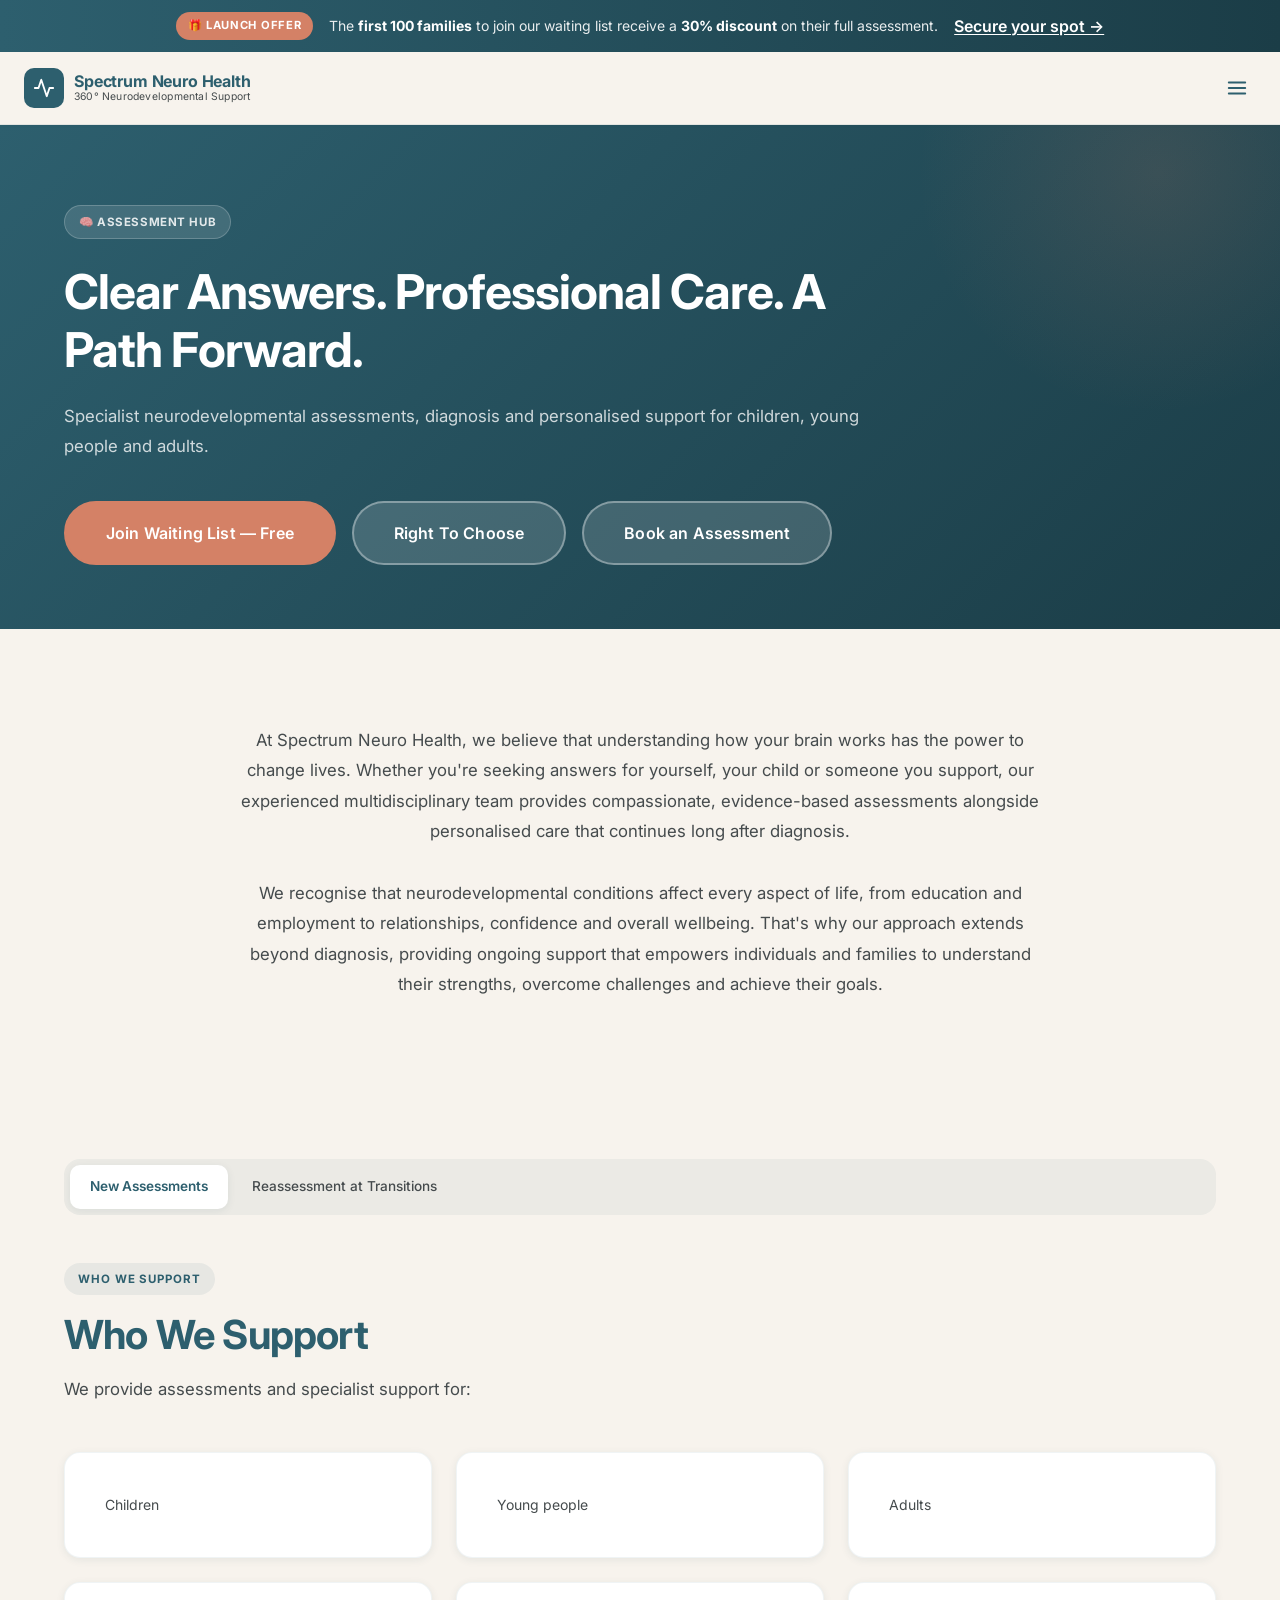
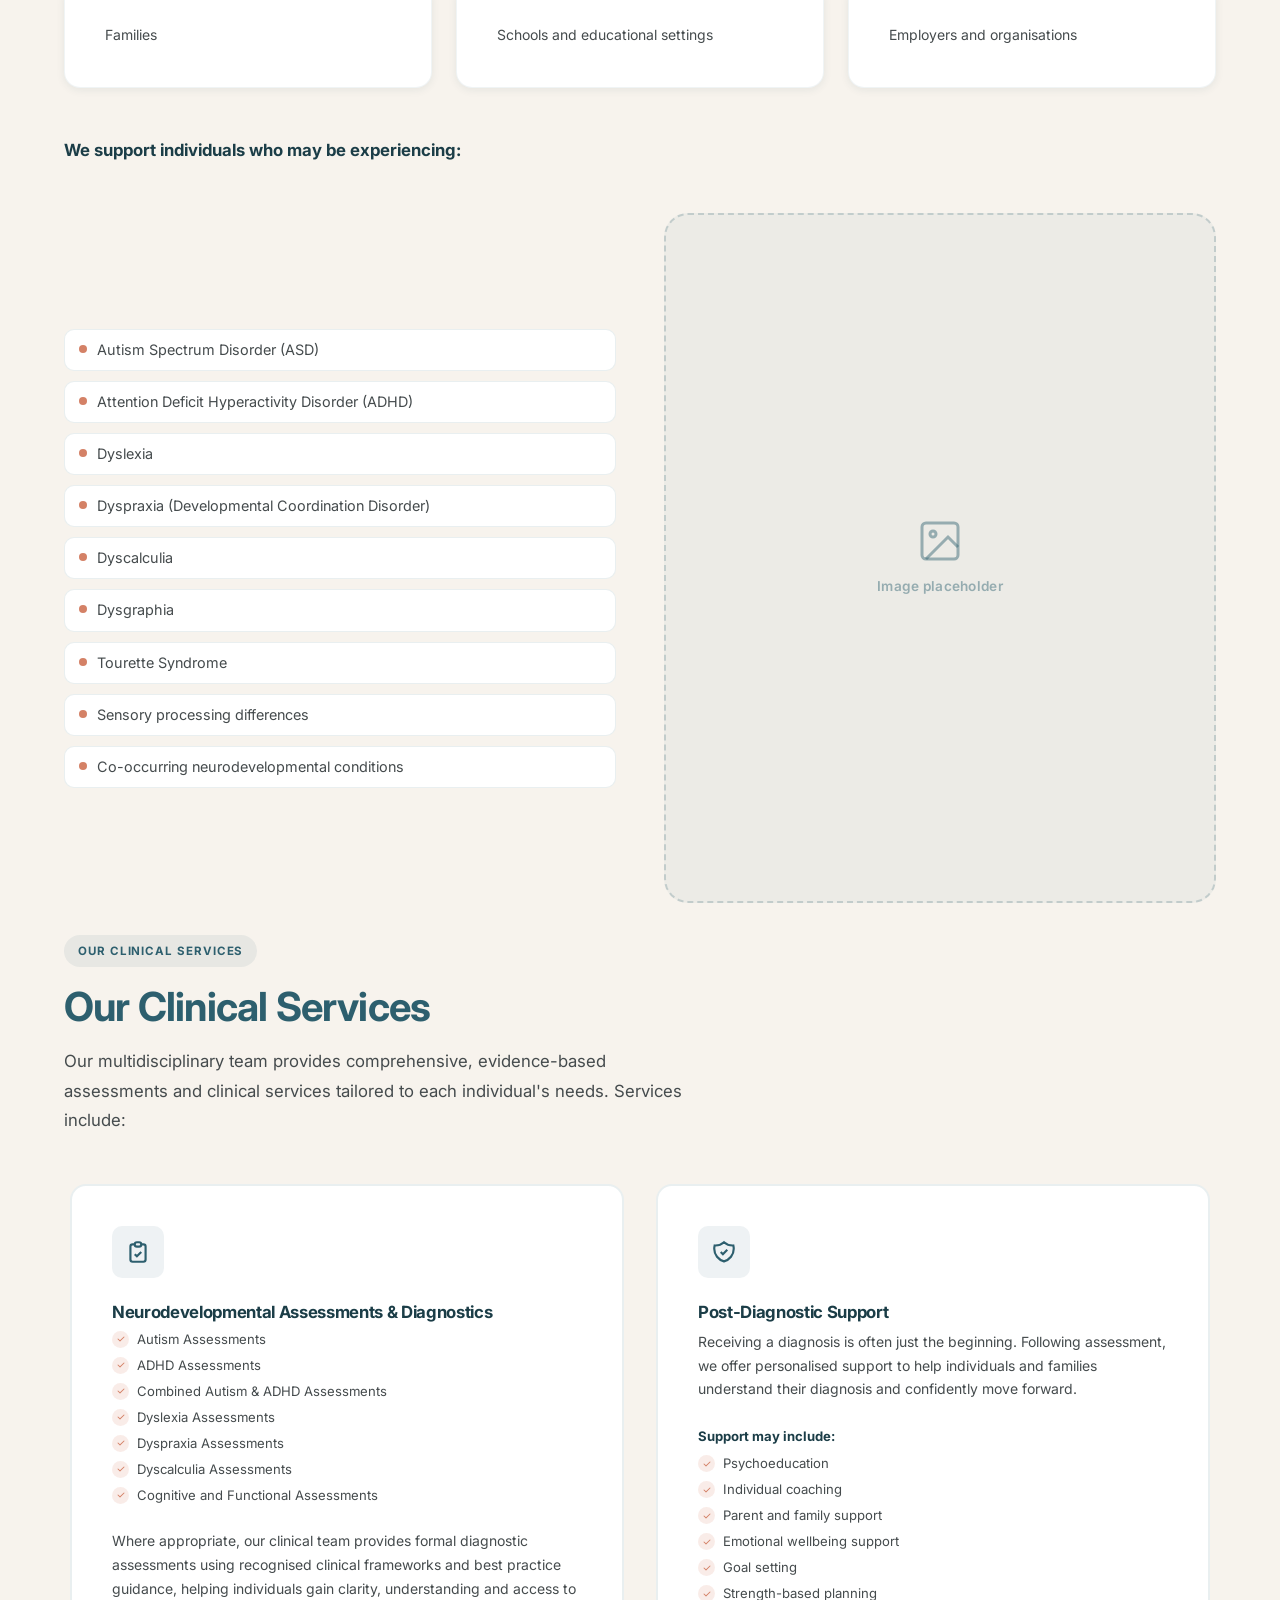
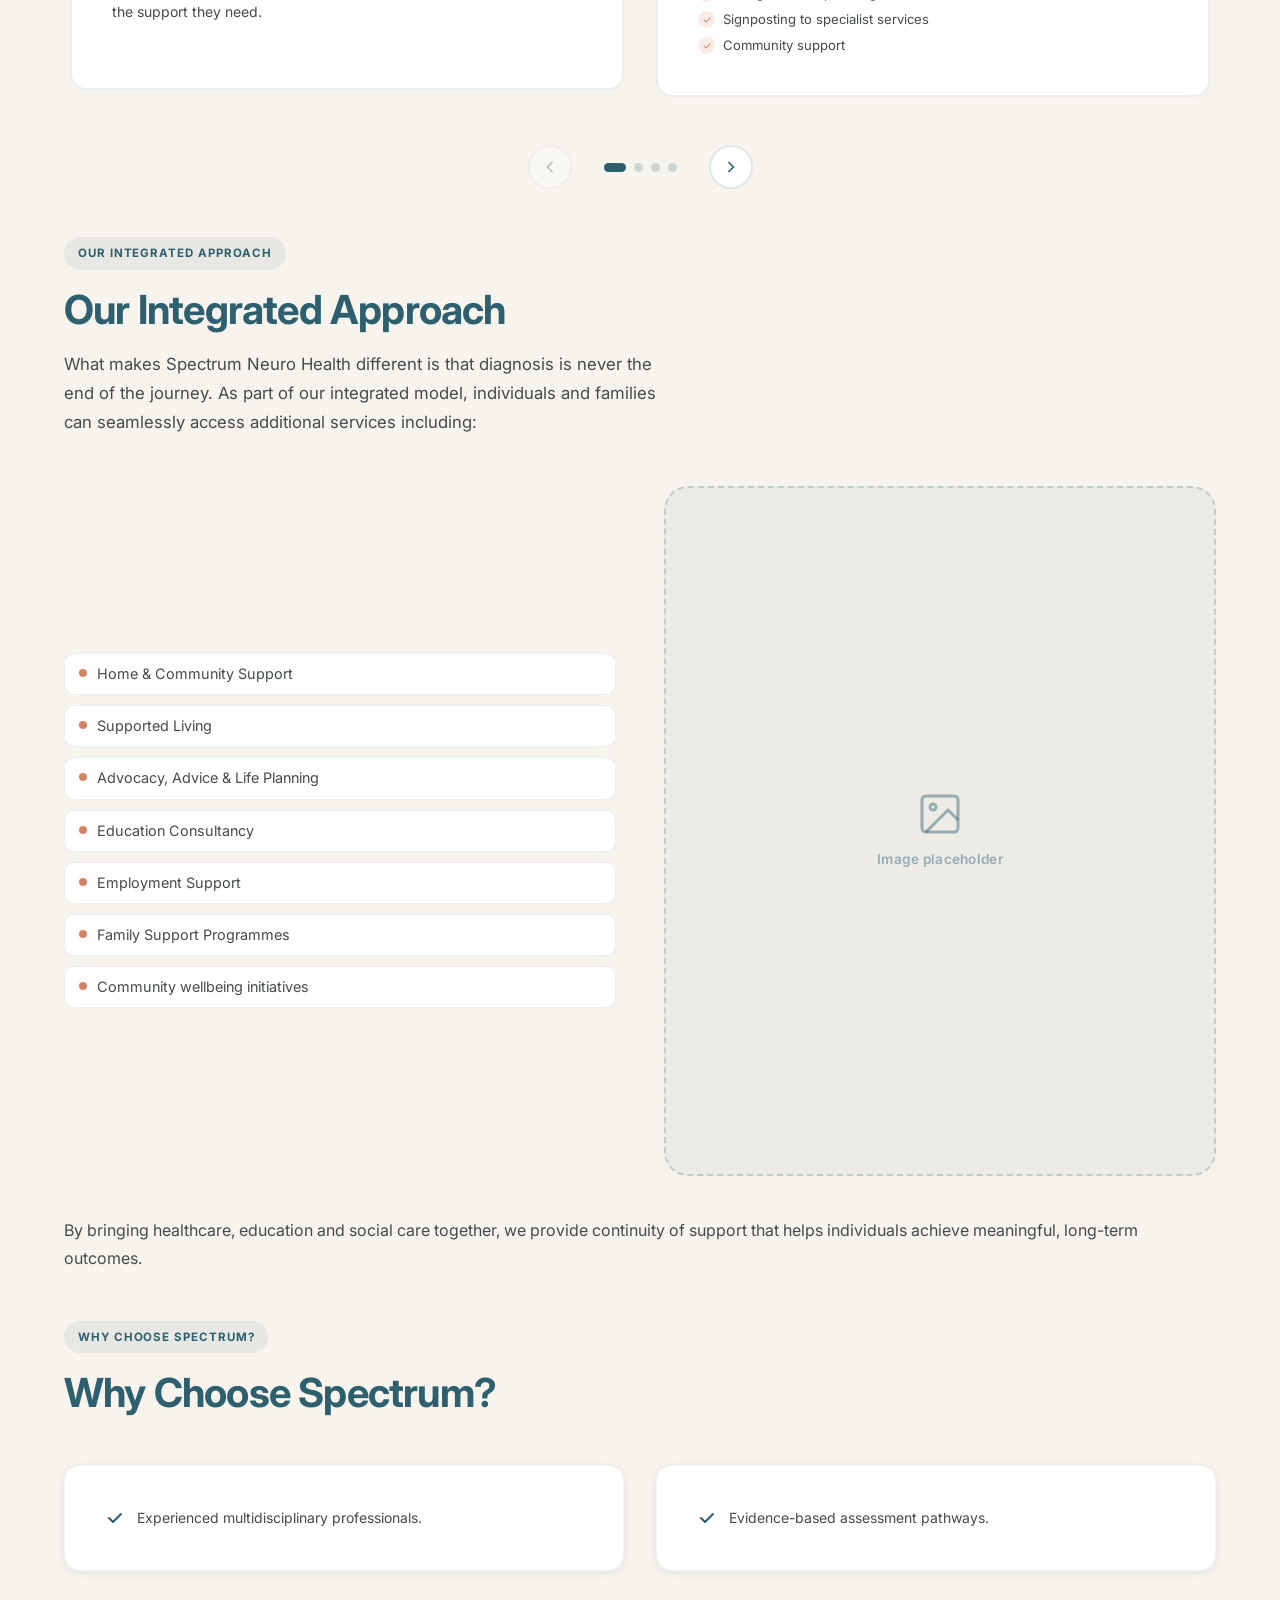
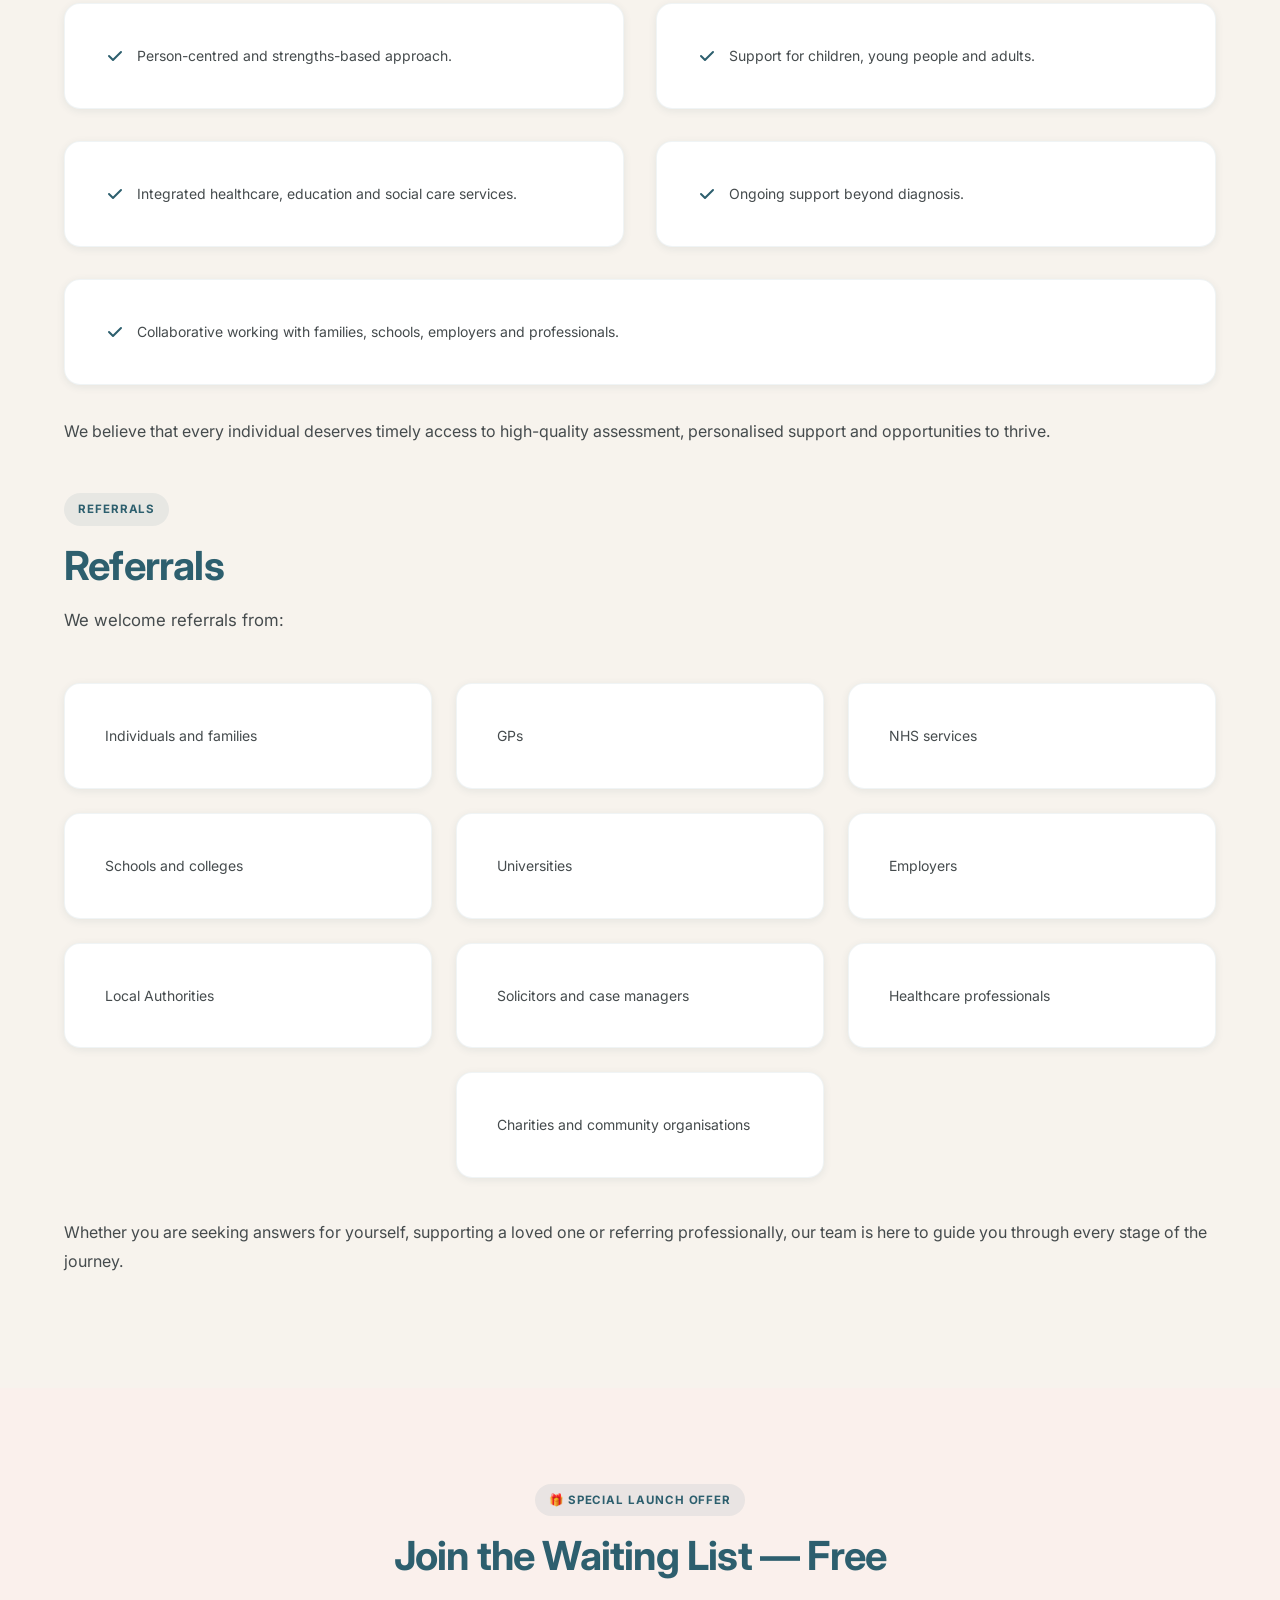
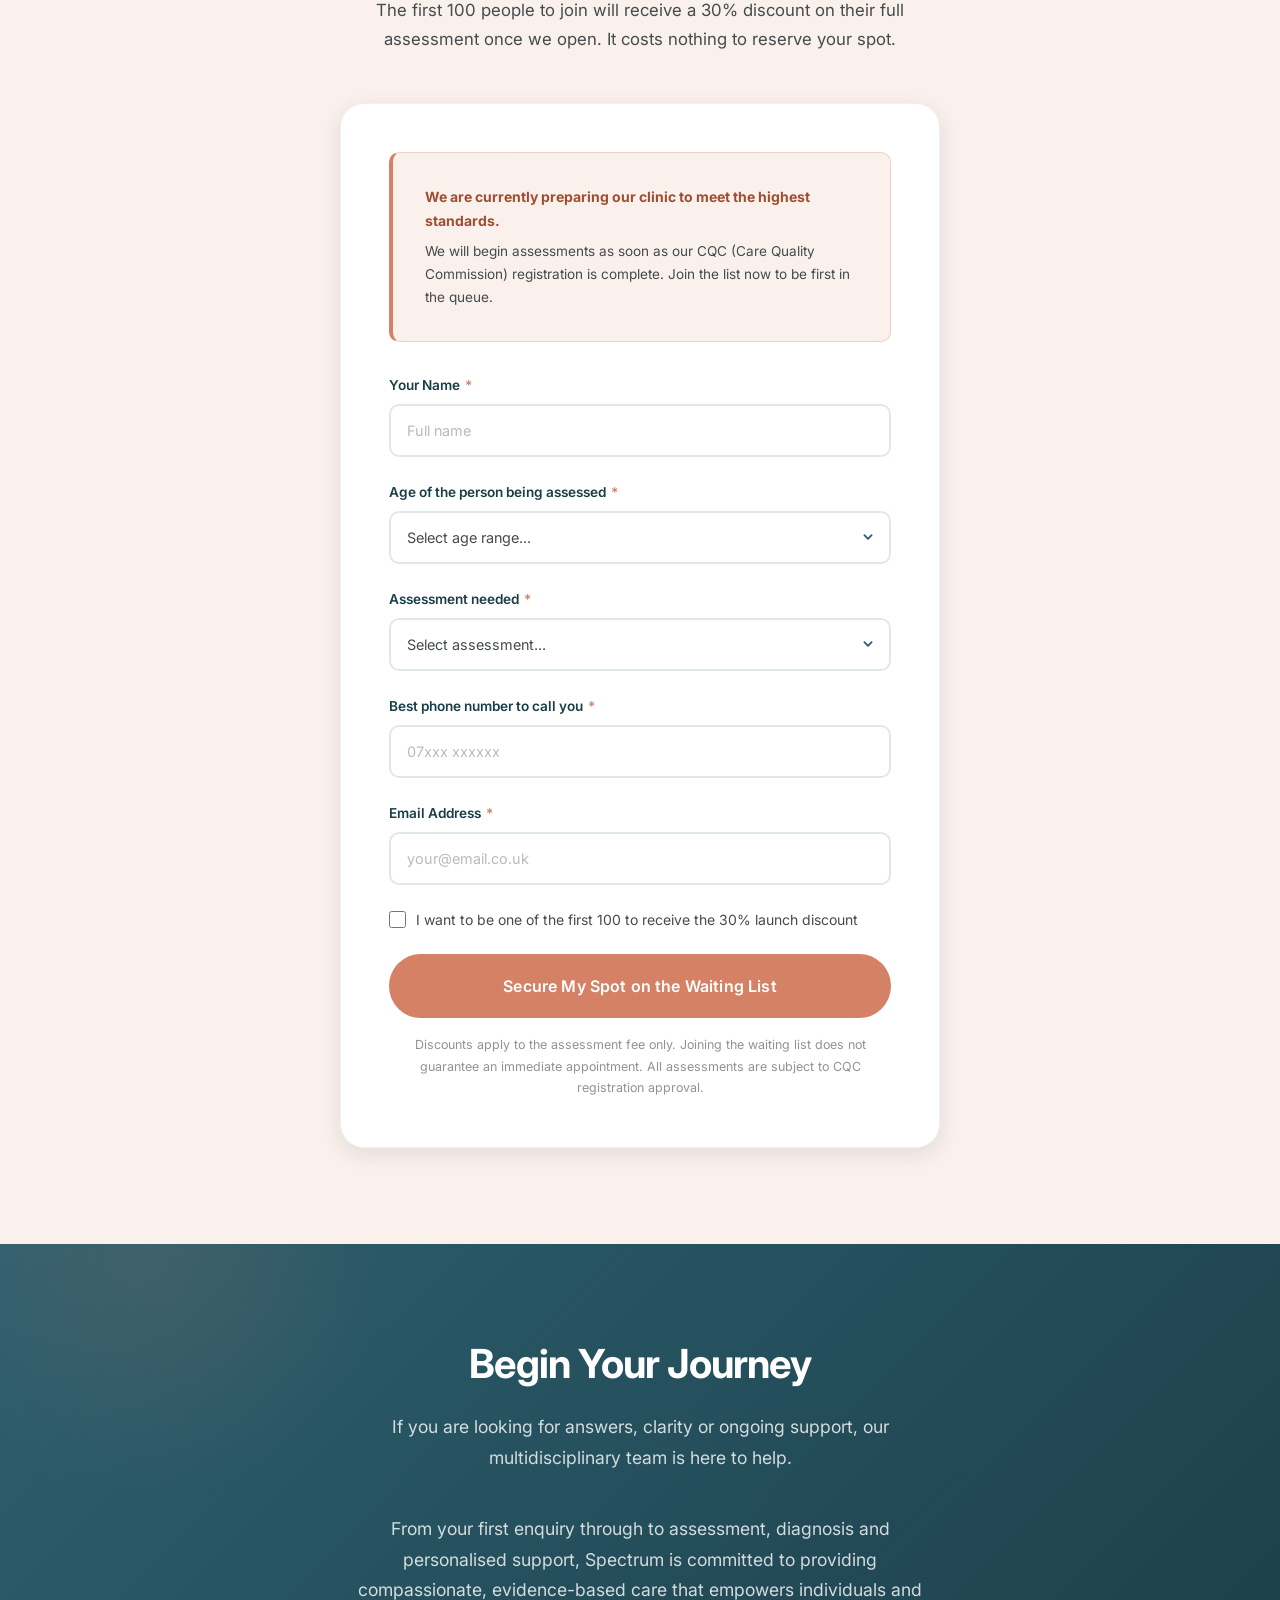
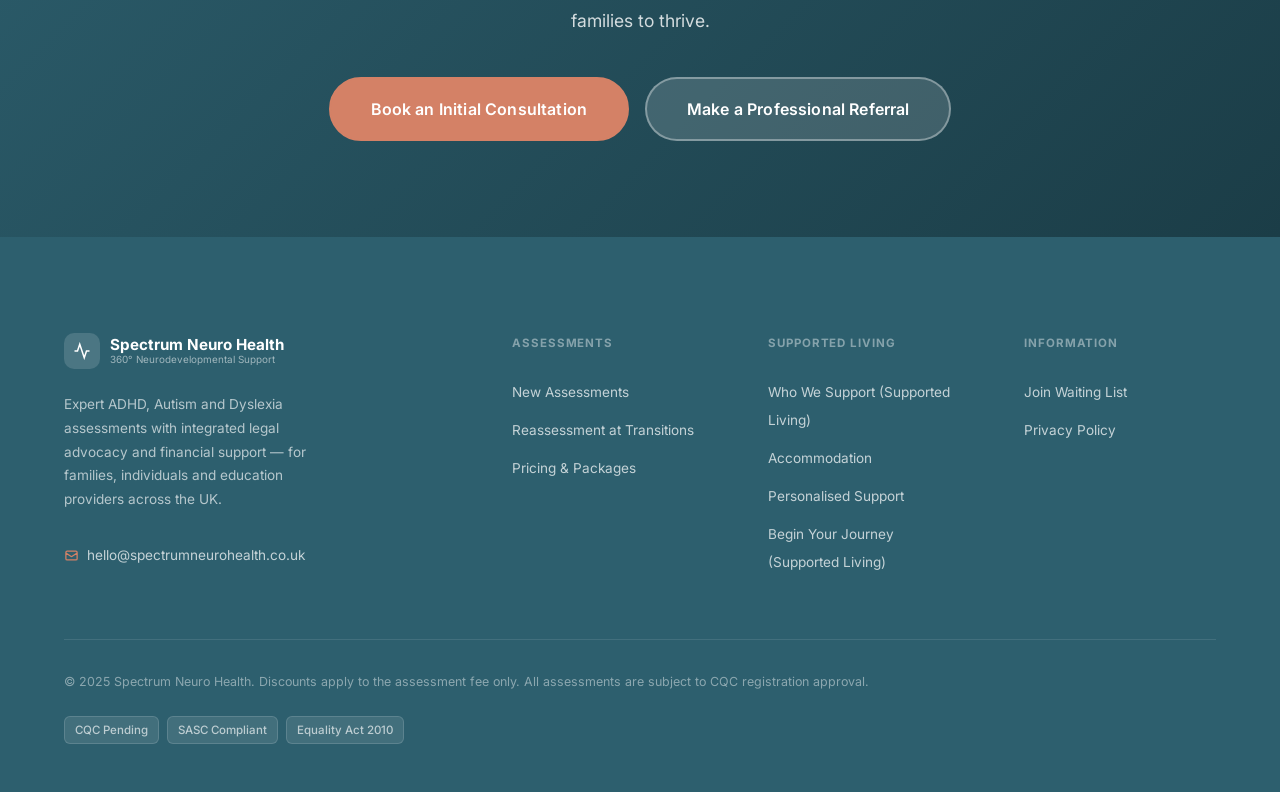
==== commit e3bc1aa5: "Changes 12th July." ====
--- a/assessments.html
+++ b/assessments.html
@@ -49,18 +49,6 @@
               <span class="nav__dd-icon"><svg viewBox="0 0 24 24" fill="none" stroke="currentColor" stroke-width="2"><path d="M17 8l4 4-4 4M3 12h18"/></svg></span>
               <span class="nav__dd-label"><span class="nav__dd-main">Reassessment at Transitions</span><span class="nav__dd-sub">School &amp; college transitions</span></span>
             </a>
-            <a href="#education" class="nav__dd-item" role="menuitem">
-              <span class="nav__dd-icon"><svg viewBox="0 0 24 24" fill="none" stroke="currentColor" stroke-width="2"><path d="M12 14l9-5-9-5-9 5 9 5z"/></svg></span>
-              <span class="nav__dd-label"><span class="nav__dd-main">For Education Providers</span><span class="nav__dd-sub">SEN &amp; legal compliance</span></span>
-            </a>
-            <a href="#legal" class="nav__dd-item" role="menuitem">
-              <span class="nav__dd-icon"><svg viewBox="0 0 24 24" fill="none" stroke="currentColor" stroke-width="2"><path d="M3 6l3 1m0 0l-3 9a5.002 5.002 0 006.001 0M6 7l3 9M6 7l6-2m6 2l3-1m-3 1l-3 9a5.002 5.002 0 006.001 0M18 7l3 9m-3-9l-6-2m0-2v2m0 16V5m0 16H9m3 0h3"/></svg></span>
-              <span class="nav__dd-label"><span class="nav__dd-main">Legal Help</span><span class="nav__dd-sub">EHCP, SEND &amp; advocacy</span></span>
-            </a>
-            <a href="#financial" class="nav__dd-item" role="menuitem">
-              <span class="nav__dd-icon"><svg viewBox="0 0 24 24" fill="none" stroke="currentColor" stroke-width="2"><path d="M12 8c-1.657 0-3 .895-3 2s1.343 2 3 2 3 .895 3 2-1.343 2-3 2m0-8c1.11 0 2.08.402 2.599 1M12 8V7m0 1v8m0 0v1"/></svg></span>
-              <span class="nav__dd-label"><span class="nav__dd-main">Financial Support</span><span class="nav__dd-sub">6-week money confidence programme</span></span>
-            </a>
           </div>
         </li>
         <li class="nav__item">
@@ -69,8 +57,72 @@
             <svg viewBox="0 0 20 20" fill="currentColor" aria-hidden="true"><path fill-rule="evenodd" d="M5.293 7.293a1 1 0 011.414 0L10 10.586l3.293-3.293a1 1 0 111.414 1.414l-4 4a1 1 0 01-1.414 0l-4-4a1 1 0 010-1.414z" clip-rule="evenodd"/></svg>
           </a>
           <div class="nav__dropdown" role="menu">
-            <a href="supported-living.html#impact" class="nav__dd-item"><span class="nav__dd-icon"><svg viewBox="0 0 24 24" fill="none" stroke="currentColor" stroke-width="2"><path d="M17 21v-2a4 4 0 00-4-4H5a4 4 0 00-4 4v2"/><circle cx="9" cy="7" r="4"/></svg></span><span class="nav__dd-label"><span class="nav__dd-main">Our Community Impact</span></span></a>
-            <a href="supported-living.html#offer" class="nav__dd-item"><span class="nav__dd-icon"><svg viewBox="0 0 24 24" fill="none" stroke="currentColor" stroke-width="2"><path d="M4.318 6.318a4.5 4.5 0 000 6.364L12 20.364l7.682-7.682a4.5 4.5 0 00-6.364-6.364L12 7.636l-1.318-1.318a4.5 4.5 0 00-6.364 0z"/></svg></span><span class="nav__dd-label"><span class="nav__dd-main">Our Offer</span></span></a>
+            <a href="supported-living.html#who-we-support" class="nav__dd-item"><span class="nav__dd-icon"><svg viewBox="0 0 24 24" fill="none" stroke="currentColor" stroke-width="2"><path d="M17 21v-2a4 4 0 00-4-4H5a4 4 0 00-4 4v2"/><circle cx="9" cy="7" r="4"/></svg></span><span class="nav__dd-label"><span class="nav__dd-main">Who We Support</span><span class="nav__dd-sub">Supported Living</span></span></a>
+            <a href="supported-living.html#accommodation" class="nav__dd-item"><span class="nav__dd-icon"><svg viewBox="0 0 24 24" fill="none" stroke="currentColor" stroke-width="2"><path d="M3 9l9-7 9 7v11a2 2 0 01-2 2H5a2 2 0 01-2-2z"/><polyline points="9 22 9 12 15 12 15 22"/></svg></span><span class="nav__dd-label"><span class="nav__dd-main">Accommodation</span></span></a>
+            <a href="supported-living.html#personalised-support" class="nav__dd-item"><span class="nav__dd-icon"><svg viewBox="0 0 24 24" fill="none" stroke="currentColor" stroke-width="2"><path d="M4.318 6.318a4.5 4.5 0 000 6.364L12 20.364l7.682-7.682a4.5 4.5 0 00-6.364-6.364L12 7.636l-1.318-1.318a4.5 4.5 0 00-6.364 0z"/></svg></span><span class="nav__dd-label"><span class="nav__dd-main">Personalised Support</span></span></a>
+            <a href="supported-living.html#begin-your-journey" class="nav__dd-item"><span class="nav__dd-icon"><svg viewBox="0 0 24 24" fill="none" stroke="currentColor" stroke-width="2"><path d="M3 6l3 1m0 0l-3 9a5.002 5.002 0 006.001 0"/></svg></span><span class="nav__dd-label"><span class="nav__dd-main">Begin Your Journey</span><span class="nav__dd-sub">Supported Living</span></span></a>
+          </div>
+        </li>
+        <li class="nav__item">
+          <a href="home-community-support.html" class="nav__link">
+            Home &amp; Community
+            <svg viewBox="0 0 20 20" fill="currentColor" aria-hidden="true"><path fill-rule="evenodd" d="M5.293 7.293a1 1 0 011.414 0L10 10.586l3.293-3.293a1 1 0 111.414 1.414l-4 4a1 1 0 01-1.414 0l-4-4a1 1 0 010-1.414z" clip-rule="evenodd"/></svg>
+          </a>
+          <div class="nav__dropdown" role="menu">
+            <a href="home-community-support.html#who-we-support" class="nav__dd-item"><span class="nav__dd-icon"><svg viewBox="0 0 24 24" fill="none" stroke="currentColor" stroke-width="2"><path d="M17 21v-2a4 4 0 00-4-4H5a4 4 0 00-4 4v2"/><circle cx="9" cy="7" r="4"/></svg></span><span class="nav__dd-label"><span class="nav__dd-main">Who We Support</span></span></a>
+            <a href="home-community-support.html#what-we-help-with" class="nav__dd-item"><span class="nav__dd-icon"><svg viewBox="0 0 24 24" fill="none" stroke="currentColor" stroke-width="2"><path d="M3 9l9-7 9 7v11a2 2 0 01-2 2H5a2 2 0 01-2-2z"/></svg></span><span class="nav__dd-label"><span class="nav__dd-main">What We Can Help With</span></span></a>
+            <a href="home-community-support.html#get-support" class="nav__dd-item"><span class="nav__dd-icon"><svg viewBox="0 0 24 24" fill="none" stroke="currentColor" stroke-width="2"><path d="M3 6l3 1m0 0l-3 9a5.002 5.002 0 006.001 0"/></svg></span><span class="nav__dd-label"><span class="nav__dd-main">Get Support</span></span></a>
+          </div>
+        </li>
+        <li class="nav__item">
+          <a href="women.html" class="nav__link">
+            Women
+            <svg viewBox="0 0 20 20" fill="currentColor" aria-hidden="true"><path fill-rule="evenodd" d="M5.293 7.293a1 1 0 011.414 0L10 10.586l3.293-3.293a1 1 0 111.414 1.414l-4 4a1 1 0 01-1.414 0l-4-4a1 1 0 010-1.414z" clip-rule="evenodd"/></svg>
+          </a>
+          <div class="nav__dropdown" role="menu">
+            <a href="women.html#understanding-neurodivergence" class="nav__dd-item"><span class="nav__dd-icon"><svg viewBox="0 0 24 24" fill="none" stroke="currentColor" stroke-width="2"><path d="M9 12l2 2 4-4m5.618-4.016A11.955 11.955 0 0112 2.944a11.955 11.955 0 01-8.618 3.04A12.02 12.02 0 003 9c0 5.591 3.824 10.29 9 11.622 5.176-1.332 9-6.03 9-11.622 0-1.042-.133-2.052-.382-3.016z"/></svg></span><span class="nav__dd-label"><span class="nav__dd-main">Understanding Neurodivergence</span></span></a>
+            <a href="women.html#how-we-help" class="nav__dd-item"><span class="nav__dd-icon"><svg viewBox="0 0 24 24" fill="none" stroke="currentColor" stroke-width="2"><path d="M9 5H7a2 2 0 00-2 2v12a2 2 0 002 2h10a2 2 0 002-2V7a2 2 0 00-2-2h-2M9 5a2 2 0 002 2h2a2 2 0 002-2M9 5a2 2 0 012-2h2a2 2 0 012 2m-6 9l2 2 4-4"/></svg></span><span class="nav__dd-label"><span class="nav__dd-main">How We Help</span></span></a>
+            <a href="women.html#womens-health-wellbeing" class="nav__dd-item"><span class="nav__dd-icon"><svg viewBox="0 0 24 24" fill="none" stroke="currentColor" stroke-width="2"><path d="M4.318 6.318a4.5 4.5 0 000 6.364L12 20.364l7.682-7.682a4.5 4.5 0 00-6.364-6.364L12 7.636l-1.318-1.318a4.5 4.5 0 00-6.364 0z"/></svg></span><span class="nav__dd-label"><span class="nav__dd-main">Women's Health &amp; Wellbeing</span></span></a>
+            <a href="women.html#begin-your-journey" class="nav__dd-item"><span class="nav__dd-icon"><svg viewBox="0 0 24 24" fill="none" stroke="currentColor" stroke-width="2"><path d="M3 6l3 1m0 0l-3 9a5.002 5.002 0 006.001 0"/></svg></span><span class="nav__dd-label"><span class="nav__dd-main">Begin Your Journey</span><span class="nav__dd-sub">Women</span></span></a>
+          </div>
+        </li>
+        <li class="nav__item">
+          <a href="advocacy-life-planning.html" class="nav__link">
+            Advocacy
+            <svg viewBox="0 0 20 20" fill="currentColor" aria-hidden="true"><path fill-rule="evenodd" d="M5.293 7.293a1 1 0 011.414 0L10 10.586l3.293-3.293a1 1 0 111.414 1.414l-4 4a1 1 0 01-1.414 0l-4-4a1 1 0 010-1.414z" clip-rule="evenodd"/></svg>
+          </a>
+          <div class="nav__dropdown" role="menu">
+            <a href="advocacy-life-planning.html#who-we-support" class="nav__dd-item"><span class="nav__dd-icon"><svg viewBox="0 0 24 24" fill="none" stroke="currentColor" stroke-width="2"><path d="M17 21v-2a4 4 0 00-4-4H5a4 4 0 00-4 4v2"/><circle cx="9" cy="7" r="4"/></svg></span><span class="nav__dd-label"><span class="nav__dd-main">Who We Support</span><span class="nav__dd-sub">Advocacy &amp; Life Planning</span></span></a>
+            <a href="advocacy-life-planning.html#education-advocacy" class="nav__dd-item"><span class="nav__dd-icon"><svg viewBox="0 0 24 24" fill="none" stroke="currentColor" stroke-width="2"><path d="M12 14l9-5-9-5-9 5 9 5z"/></svg></span><span class="nav__dd-label"><span class="nav__dd-main">Education Advocacy</span></span></a>
+            <a href="advocacy-life-planning.html#benefits-funding" class="nav__dd-item"><span class="nav__dd-icon"><svg viewBox="0 0 24 24" fill="none" stroke="currentColor" stroke-width="2"><path d="M12 8c-1.657 0-3 .895-3 2s1.343 2 3 2 3 .895 3 2-1.343 2-3 2"/></svg></span><span class="nav__dd-label"><span class="nav__dd-main">Benefits &amp; Funding</span></span></a>
+            <a href="advocacy-life-planning.html#begin-your-journey" class="nav__dd-item"><span class="nav__dd-icon"><svg viewBox="0 0 24 24" fill="none" stroke="currentColor" stroke-width="2"><path d="M3 6l3 1m0 0l-3 9a5.002 5.002 0 006.001 0"/></svg></span><span class="nav__dd-label"><span class="nav__dd-main">Begin Your Journey</span></span></a>
+            <a href="advocacy-life-planning.html#legal" class="nav__dd-item"><span class="nav__dd-icon"><svg viewBox="0 0 24 24" fill="none" stroke="currentColor" stroke-width="2"><path d="M3 6l3 1m0 0l-3 9a5.002 5.002 0 006.001 0M6 7l3 9M6 7l6-2m6 2l3-1m-3 1l-3 9a5.002 5.002 0 006.001 0"/></svg></span><span class="nav__dd-label"><span class="nav__dd-main">Legal Help</span></span></a>
+            <a href="advocacy-life-planning.html#financial" class="nav__dd-item"><span class="nav__dd-icon"><svg viewBox="0 0 24 24" fill="none" stroke="currentColor" stroke-width="2"><path d="M12 8c-1.657 0-3 .895-3 2s1.343 2 3 2 3 .895 3 2-1.343 2-3 2"/></svg></span><span class="nav__dd-label"><span class="nav__dd-main">Financial Support</span></span></a>
+          </div>
+        </li>
+        <li class="nav__item">
+          <a href="consultancy-professional-services.html" class="nav__link">
+            Partner with Us
+            <svg viewBox="0 0 20 20" fill="currentColor" aria-hidden="true"><path fill-rule="evenodd" d="M5.293 7.293a1 1 0 011.414 0L10 10.586l3.293-3.293a1 1 0 111.414 1.414l-4 4a1 1 0 01-1.414 0l-4-4a1 1 0 010-1.414z" clip-rule="evenodd"/></svg>
+          </a>
+          <div class="nav__dropdown" role="menu">
+            <a href="consultancy-professional-services.html#who-we-work-with" class="nav__dd-item"><span class="nav__dd-icon"><svg viewBox="0 0 24 24" fill="none" stroke="currentColor" stroke-width="2"><path d="M17 21v-2a4 4 0 00-4-4H5a4 4 0 00-4 4v2"/><circle cx="9" cy="7" r="4"/></svg></span><span class="nav__dd-label"><span class="nav__dd-main">Who We Work With</span></span></a>
+            <a href="consultancy-professional-services.html#our-services" class="nav__dd-item"><span class="nav__dd-icon"><svg viewBox="0 0 24 24" fill="none" stroke="currentColor" stroke-width="2"><rect x="3" y="7" width="18" height="13" rx="2"/><path d="M8 7V5a2 2 0 012-2h4a2 2 0 012 2v2M3 12h18"/></svg></span><span class="nav__dd-label"><span class="nav__dd-main">Our Services</span></span></a>
+            <a href="consultancy-professional-services.html#why-partner" class="nav__dd-item"><span class="nav__dd-icon"><svg viewBox="0 0 24 24" fill="none" stroke="currentColor" stroke-width="2"><path d="M9 12l2 2 4-4m5.618-4.016A11.955 11.955 0 0112 2.944a11.955 11.955 0 01-8.618 3.04A12.02 12.02 0 003 9c0 5.591 3.824 10.29 9 11.622 5.176-1.332 9-6.03 9-11.622 0-1.042-.133-2.052-.382-3.016z"/></svg></span><span class="nav__dd-label"><span class="nav__dd-main">Why Partner With Us</span></span></a>
+            <a href="consultancy-professional-services.html#partner-with-spectrum" class="nav__dd-item"><span class="nav__dd-icon"><svg viewBox="0 0 24 24" fill="none" stroke="currentColor" stroke-width="2"><path d="M3 6l3 1m0 0l-3 9a5.002 5.002 0 006.001 0"/></svg></span><span class="nav__dd-label"><span class="nav__dd-main">Partner With Spectrum</span></span></a>
+            <a href="consultancy-professional-services.html#education" class="nav__dd-item"><span class="nav__dd-icon"><svg viewBox="0 0 24 24" fill="none" stroke="currentColor" stroke-width="2"><path d="M12 14l9-5-9-5-9 5 9 5z"/></svg></span><span class="nav__dd-label"><span class="nav__dd-main">For Education Providers</span></span></a>
+          </div>
+        </li>
+        <li class="nav__item">
+          <a href="our-approach.html" class="nav__link">
+            Our Approach
+            <svg viewBox="0 0 20 20" fill="currentColor" aria-hidden="true"><path fill-rule="evenodd" d="M5.293 7.293a1 1 0 011.414 0L10 10.586l3.293-3.293a1 1 0 111.414 1.414l-4 4a1 1 0 01-1.414 0l-4-4a1 1 0 010-1.414z" clip-rule="evenodd"/></svg>
+          </a>
+          <div class="nav__dropdown" role="menu">
+            <a href="our-approach.html#the-journey" class="nav__dd-item"><span class="nav__dd-icon"><svg viewBox="0 0 24 24" fill="none" stroke="currentColor" stroke-width="2"><path d="M17 8l4 4-4 4M3 12h18"/></svg></span><span class="nav__dd-label"><span class="nav__dd-main">The Journey</span></span></a>
+            <a href="our-approach.html#our-philosophy" class="nav__dd-item"><span class="nav__dd-icon"><svg viewBox="0 0 24 24" fill="none" stroke="currentColor" stroke-width="2"><path d="M9 12l2 2 4-4m5.618-4.016A11.955 11.955 0 0112 2.944a11.955 11.955 0 01-8.618 3.04A12.02 12.02 0 003 9c0 5.591 3.824 10.29 9 11.622 5.176-1.332 9-6.03 9-11.622 0-1.042-.133-2.052-.382-3.016z"/></svg></span><span class="nav__dd-label"><span class="nav__dd-main">Our Philosophy</span></span></a>
+            <a href="our-approach.html#our-integrated-model" class="nav__dd-item"><span class="nav__dd-icon"><svg viewBox="0 0 24 24" fill="none" stroke="currentColor" stroke-width="2"><path d="M17 21v-2a4 4 0 00-4-4H5a4 4 0 00-4 4v2"/><circle cx="9" cy="7" r="4"/><path d="M23 21v-2a4 4 0 00-3-3.87"/><path d="M16 3.13a4 4 0 010 7.75"/></svg></span><span class="nav__dd-label"><span class="nav__dd-main">Our Integrated Model</span></span></a>
+            <a href="our-approach.html#why-integration-matters" class="nav__dd-item"><span class="nav__dd-icon"><svg viewBox="0 0 24 24" fill="none" stroke="currentColor" stroke-width="2"><path d="M3 6l3 1m0 0l-3 9a5.002 5.002 0 006.001 0"/></svg></span><span class="nav__dd-label"><span class="nav__dd-main">Why Integration Matters</span></span></a>
           </div>
         </li>
       </ul>
@@ -98,12 +150,38 @@
       <p class="mobile-sec-title">Assessments</p>
       <a href="assessments.html" class="mobile-link"><svg viewBox="0 0 24 24" fill="none" stroke="currentColor" stroke-width="2" width="18" height="18"><circle cx="12" cy="12" r="10"/><path d="M12 8v4l3 3"/></svg> New Assessments</a>
       <a href="#transitions" class="mobile-link"><svg viewBox="0 0 24 24" fill="none" stroke="currentColor" stroke-width="2" width="18" height="18"><path d="M17 8l4 4-4 4M3 12h18"/></svg> Reassessment at Transitions</a>
-      <a href="#education" class="mobile-link"><svg viewBox="0 0 24 24" fill="none" stroke="currentColor" stroke-width="2" width="18" height="18"><path d="M12 14l9-5-9-5-9 5 9 5z"/></svg> For Education Providers</a>
-      <a href="#legal" class="mobile-link"><svg viewBox="0 0 24 24" fill="none" stroke="currentColor" stroke-width="2" width="18" height="18"><path d="M3 6l3 1m0 0l-3 9a5.002 5.002 0 006.001 0M6 7l3 9M6 7l6-2m6 2l3-1m-3 1l-3 9a5.002 5.002 0 006.001 0"/></svg> Legal Help</a>
-      <a href="#financial" class="mobile-link"><svg viewBox="0 0 24 24" fill="none" stroke="currentColor" stroke-width="2" width="18" height="18"><path d="M12 8c-1.657 0-3 .895-3 2s1.343 2 3 2 3 .895 3 2-1.343 2-3 2"/></svg> Financial Support</a>
       <p class="mobile-sec-title">Supported Living</p>
-      <a href="supported-living.html#impact" class="mobile-link"><svg viewBox="0 0 24 24" fill="none" stroke="currentColor" stroke-width="2" width="18" height="18"><path d="M17 21v-2a4 4 0 00-4-4H5a4 4 0 00-4 4v2"/><circle cx="9" cy="7" r="4"/></svg> Community Impact</a>
-      <a href="supported-living.html#offer" class="mobile-link"><svg viewBox="0 0 24 24" fill="none" stroke="currentColor" stroke-width="2" width="18" height="18"><path d="M4.318 6.318a4.5 4.5 0 000 6.364L12 20.364l7.682-7.682a4.5 4.5 0 00-6.364-6.364L12 7.636l-1.318-1.318a4.5 4.5 0 00-6.364 0z"/></svg> Our Offer</a>
+      <a href="supported-living.html#who-we-support" class="mobile-link"><svg viewBox="0 0 24 24" fill="none" stroke="currentColor" stroke-width="2" width="18" height="18"><path d="M17 21v-2a4 4 0 00-4-4H5a4 4 0 00-4 4v2"/><circle cx="9" cy="7" r="4"/></svg> Who We Support (Supported Living)</a>
+      <a href="supported-living.html#accommodation" class="mobile-link"><svg viewBox="0 0 24 24" fill="none" stroke="currentColor" stroke-width="2" width="18" height="18"><path d="M3 9l9-7 9 7v11a2 2 0 01-2 2H5a2 2 0 01-2-2z"/></svg> Accommodation</a>
+      <a href="supported-living.html#personalised-support" class="mobile-link"><svg viewBox="0 0 24 24" fill="none" stroke="currentColor" stroke-width="2" width="18" height="18"><path d="M4.318 6.318a4.5 4.5 0 000 6.364L12 20.364l7.682-7.682a4.5 4.5 0 00-6.364-6.364"/></svg> Personalised Support</a>
+      <a href="supported-living.html#begin-your-journey" class="mobile-link"><svg viewBox="0 0 24 24" fill="none" stroke="currentColor" stroke-width="2" width="18" height="18"><path d="M3 6l3 1m0 0l-3 9a5.002 5.002 0 006.001 0"/></svg> Begin Your Journey (Supported Living)</a>
+      <p class="mobile-sec-title">Home &amp; Community Support</p>
+      <a href="home-community-support.html#who-we-support" class="mobile-link"><svg viewBox="0 0 24 24" fill="none" stroke="currentColor" stroke-width="2" width="18" height="18"><path d="M17 21v-2a4 4 0 00-4-4H5a4 4 0 00-4 4v2"/><circle cx="9" cy="7" r="4"/></svg> Who We Support</a>
+      <a href="home-community-support.html#what-we-help-with" class="mobile-link"><svg viewBox="0 0 24 24" fill="none" stroke="currentColor" stroke-width="2" width="18" height="18"><path d="M3 9l9-7 9 7v11a2 2 0 01-2 2H5a2 2 0 01-2-2z"/></svg> What We Can Help With</a>
+      <a href="home-community-support.html#get-support" class="mobile-link"><svg viewBox="0 0 24 24" fill="none" stroke="currentColor" stroke-width="2" width="18" height="18"><path d="M3 6l3 1m0 0l-3 9a5.002 5.002 0 006.001 0"/></svg> Get Support</a>
+            <p class="mobile-sec-title">Women</p>
+      <a href="women.html#understanding-neurodivergence" class="mobile-link"><svg viewBox="0 0 24 24" fill="none" stroke="currentColor" stroke-width="2" width="18" height="18"><path d="M9 12l2 2 4-4m5.618-4.016A11.955 11.955 0 0112 2.944"/></svg> Understanding Neurodivergence</a>
+      <a href="women.html#how-we-help" class="mobile-link"><svg viewBox="0 0 24 24" fill="none" stroke="currentColor" stroke-width="2" width="18" height="18"><path d="M9 5H7a2 2 0 00-2 2v12a2 2 0 002 2h10a2 2 0 002-2V7a2 2 0 00-2-2h-2M9 5a2 2 0 002 2h2a2 2 0 002-2"/></svg> How We Help</a>
+      <a href="women.html#womens-health-wellbeing" class="mobile-link"><svg viewBox="0 0 24 24" fill="none" stroke="currentColor" stroke-width="2" width="18" height="18"><path d="M4.318 6.318a4.5 4.5 0 000 6.364L12 20.364l7.682-7.682a4.5 4.5 0 00-6.364-6.364"/></svg> Women's Health &amp; Wellbeing</a>
+      <a href="women.html#begin-your-journey" class="mobile-link"><svg viewBox="0 0 24 24" fill="none" stroke="currentColor" stroke-width="2" width="18" height="18"><path d="M3 6l3 1m0 0l-3 9a5.002 5.002 0 006.001 0"/></svg> Begin Your Journey (Women)</a>
+<p class="mobile-sec-title">Advocacy &amp; Life Planning</p>
+      <a href="advocacy-life-planning.html#who-we-support" class="mobile-link"><svg viewBox="0 0 24 24" fill="none" stroke="currentColor" stroke-width="2" width="18" height="18"><path d="M17 21v-2a4 4 0 00-4-4H5a4 4 0 00-4 4v2"/><circle cx="9" cy="7" r="4"/></svg> Who We Support (Advocacy)</a>
+      <a href="advocacy-life-planning.html#education-advocacy" class="mobile-link"><svg viewBox="0 0 24 24" fill="none" stroke="currentColor" stroke-width="2" width="18" height="18"><path d="M12 14l9-5-9-5-9 5 9 5z"/></svg> Education Advocacy</a>
+      <a href="advocacy-life-planning.html#benefits-funding" class="mobile-link"><svg viewBox="0 0 24 24" fill="none" stroke="currentColor" stroke-width="2" width="18" height="18"><path d="M12 8c-1.657 0-3 .895-3 2"/></svg> Benefits &amp; Funding</a>
+      <a href="advocacy-life-planning.html#begin-your-journey" class="mobile-link"><svg viewBox="0 0 24 24" fill="none" stroke="currentColor" stroke-width="2" width="18" height="18"><path d="M3 6l3 1m0 0l-3 9a5.002 5.002 0 006.001 0"/></svg> Begin Your Journey</a>
+      <a href="advocacy-life-planning.html#legal" class="mobile-link"><svg viewBox="0 0 24 24" fill="none" stroke="currentColor" stroke-width="2" width="18" height="18"><path d="M3 6l3 1m0 0l-3 9a5.002 5.002 0 006.001 0M6 7l3 9M6 7l6-2m6 2l3-1m-3 1l-3 9a5.002 5.002 0 006.001 0"/></svg> Legal Help</a>
+      <a href="advocacy-life-planning.html#financial" class="mobile-link"><svg viewBox="0 0 24 24" fill="none" stroke="currentColor" stroke-width="2" width="18" height="18"><path d="M12 8c-1.657 0-3 .895-3 2s1.343 2 3 2 3 .895 3 2-1.343 2-3 2"/></svg> Financial Support</a>
+      <p class="mobile-sec-title">Consultancy &amp; Professional Services</p>
+      <a href="consultancy-professional-services.html#who-we-work-with" class="mobile-link"><svg viewBox="0 0 24 24" fill="none" stroke="currentColor" stroke-width="2" width="18" height="18"><path d="M17 21v-2a4 4 0 00-4-4H5a4 4 0 00-4 4v2"/><circle cx="9" cy="7" r="4"/></svg> Who We Work With</a>
+      <a href="consultancy-professional-services.html#our-services" class="mobile-link"><svg viewBox="0 0 24 24" fill="none" stroke="currentColor" stroke-width="2" width="18" height="18"><rect x="3" y="7" width="18" height="13" rx="2"/></svg> Our Services</a>
+      <a href="consultancy-professional-services.html#why-partner" class="mobile-link"><svg viewBox="0 0 24 24" fill="none" stroke="currentColor" stroke-width="2" width="18" height="18"><path d="M9 12l2 2 4-4m5.618-4.016A11.955 11.955 0 0112 2.944"/></svg> Why Partner With Us</a>
+      <a href="consultancy-professional-services.html#partner-with-spectrum" class="mobile-link"><svg viewBox="0 0 24 24" fill="none" stroke="currentColor" stroke-width="2" width="18" height="18"><path d="M3 6l3 1m0 0l-3 9a5.002 5.002 0 006.001 0"/></svg> Partner With Spectrum</a>
+      <a href="consultancy-professional-services.html#education" class="mobile-link"><svg viewBox="0 0 24 24" fill="none" stroke="currentColor" stroke-width="2" width="18" height="18"><path d="M12 14l9-5-9-5-9 5 9 5z"/></svg> For Education Providers</a>
+      <p class="mobile-sec-title">Our Approach</p>
+      <a href="our-approach.html#the-journey" class="mobile-link"><svg viewBox="0 0 24 24" fill="none" stroke="currentColor" stroke-width="2" width="18" height="18"><path d="M17 8l4 4-4 4M3 12h18"/></svg> The Journey</a>
+      <a href="our-approach.html#our-philosophy" class="mobile-link"><svg viewBox="0 0 24 24" fill="none" stroke="currentColor" stroke-width="2" width="18" height="18"><path d="M9 12l2 2 4-4m5.618-4.016A11.955 11.955 0 0112 2.944"/></svg> Our Philosophy</a>
+      <a href="our-approach.html#our-integrated-model" class="mobile-link"><svg viewBox="0 0 24 24" fill="none" stroke="currentColor" stroke-width="2" width="18" height="18"><path d="M17 21v-2a4 4 0 00-4-4H5a4 4 0 00-4 4v2"/><circle cx="9" cy="7" r="4"/></svg> Our Integrated Model</a>
+      <a href="our-approach.html#why-integration-matters" class="mobile-link"><svg viewBox="0 0 24 24" fill="none" stroke="currentColor" stroke-width="2" width="18" height="18"><path d="M3 6l3 1m0 0l-3 9a5.002 5.002 0 006.001 0"/></svg> Why Integration Matters</a>
       <div class="mobile-menu__cta"><a href="#waiting-list" class="btn btn--primary btn--full">Join Waiting List</a></div>
     </nav>
   </div>
@@ -114,13 +192,25 @@
 <section class="page-hero" aria-labelledby="assess-heading">
   <div class="container">
     <div class="page-hero__inner">
-      <div class="page-hero__badge">🧠 Assessments Hub</div>
+      <div class="page-hero__badge">🧠 Assessment Hub</div>
       <h1 class="page-hero__title" id="assess-heading">Clear Answers. Professional Care. A Path Forward.</h1>
-      <p class="page-hero__sub">We provide gold-standard ADHD, Autism and Dyslexia assessments for children (5+) and adults — with legal advocacy and financial support built in. Most clinics give you a report and say goodbye. We give you a report and show you the way forward.</p>
+      <p class="page-hero__sub">Specialist neurodevelopmental assessments, diagnosis and personalised support for children, young people and adults.</p>
       <div class="page-hero__btns">
         <a href="#waiting-list" class="btn btn--primary btn--lg">Join Waiting List — Free</a>
-        <a href="prices.html" class="btn btn--ghost btn--lg">View Pricing</a>
-      </div>
+        <button type="button" class="btn btn--ghost btn--lg">Right To Choose</button>
+        <a href="prices.html" class="btn btn--ghost btn--lg">Book an Assessment</a>
+      </div>
+    </div>
+  </div>
+</section>
+
+<!-- INTRO -->
+<section class="section" aria-labelledby="intro-heading">
+  <div class="container">
+    <div style="max-width:820px;margin:0 auto;text-align:center;" class="anim">
+      <h2 id="intro-heading" class="sr-only" style="position:absolute;width:1px;height:1px;overflow:hidden;">About This Service</h2>
+      <p style="font-size:1.05rem;line-height:1.8;color:var(--charcoal);margin-bottom:var(--sp-4);">At Spectrum Neuro Health, we believe that understanding how your brain works has the power to change lives. Whether you're seeking answers for yourself, your child or someone you support, our experienced multidisciplinary team provides compassionate, evidence-based assessments alongside personalised care that continues long after diagnosis.</p>
+      <p style="font-size:1.05rem;line-height:1.8;color:var(--charcoal);">We recognise that neurodevelopmental conditions affect every aspect of life, from education and employment to relationships, confidence and overall wellbeing. That's why our approach extends beyond diagnosis, providing ongoing support that empowers individuals and families to understand their strengths, overcome challenges and achieve their goals.</p>
     </div>
   </div>
 </section>
@@ -132,9 +222,6 @@
       <div class="tabs__nav">
         <button class="tabs__btn active" role="tab" aria-selected="true"  data-tab="new"         aria-controls="panel-new">New Assessments</button>
         <button class="tabs__btn"        role="tab" aria-selected="false" data-tab="transitions" aria-controls="panel-transitions">Reassessment at Transitions</button>
-        <button class="tabs__btn"        role="tab" aria-selected="false" data-tab="education"   aria-controls="panel-education">For Education Providers</button>
-        <button class="tabs__btn"        role="tab" aria-selected="false" data-tab="legal"       aria-controls="panel-legal">Legal Help</button>
-        <button class="tabs__btn"        role="tab" aria-selected="false" data-tab="financial"   aria-controls="panel-financial">Financial Support</button>
       </div>
 
       <!-- ════════════════════════════════
@@ -142,204 +229,249 @@
            ════════════════════════════════ -->
       <div class="tab-panel active" id="panel-new" role="tabpanel" aria-labelledby="tab-new">
 
-        <!-- Why choose us -->
-        <div style="padding:var(--sp-6) 0 var(--sp-4);">
-          <div class="sec-hd anim">
-            <span class="sec-tag">Why Choose Us?</span>
-            <h2>We See the Whole Person</h2>
-            <p>There are many clinics out there. Here is why families trust us with their most important questions.</p>
+        <!-- Who We Support -->
+        <div class="anim" style="padding:var(--sp-6) 0 var(--sp-4);">
+          <div class="sec-hd">
+            <span class="sec-tag">Who We Support</span>
+            <h2>Who We Support</h2>
+            <p>We provide assessments and specialist support for:</p>
           </div>
           <div class="grid-3" style="gap:var(--sp-3);margin-bottom:var(--sp-6);">
-            <div class="trust-card anim anim-d1">
-              <div class="trust-card__icon"><svg viewBox="0 0 24 24" fill="none" stroke="currentColor" stroke-width="2"><path d="M12 8v4l3 3m6-3a9 9 0 11-18 0 9 9 0 0118 0z"/></svg></div>
-              <h4 class="trust-card__title">No Long Waitlists</h4>
-              <p class="trust-card__text">You shouldn't wait years for answers. We aim to see you within weeks, not months.</p>
-            </div>
-            <div class="trust-card anim anim-d2">
-              <div class="trust-card__icon"><svg viewBox="0 0 24 24" fill="none" stroke="currentColor" stroke-width="2"><path d="M9 12l2 2 4-4m5.618-4.016A11.955 11.955 0 0112 2.944a11.955 11.955 0 01-8.618 3.04A12.02 12.02 0 003 9c0 5.591 3.824 10.29 9 11.622 5.176-1.332 9-6.03 9-11.622 0-1.042-.133-2.052-.382-3.016z"/></svg></div>
-              <h4 class="trust-card__title">Gold-Standard Reports</h4>
-              <p class="trust-card__text">CQC-standard assessments that schools, employers and the NHS must recognise.</p>
-            </div>
-            <div class="trust-card anim anim-d3">
-              <div class="trust-card__icon"><svg viewBox="0 0 24 24" fill="none" stroke="currentColor" stroke-width="2"><path d="M3 6l3 1m0 0l-3 9a5.002 5.002 0 006.001 0M6 7l3 9M6 7l6-2m6 2l3-1m-3 1l-3 9a5.002 5.002 0 006.001 0M18 7l3 9m-3-9l-6-2m0-2v2m0 16V5m0 16H9m3 0h3"/></svg></div>
-              <h4 class="trust-card__title">Legal &amp; Financial Support</h4>
-              <p class="trust-card__text">We don't only help you win EHCP support — we help you win at life.</p>
-            </div>
-          </div>
-        </div>
-
-        <!-- What we assess -->
+            <div class="trust-card"><p class="trust-card__text">Children</p></div>
+            <div class="trust-card"><p class="trust-card__text">Young people</p></div>
+            <div class="trust-card"><p class="trust-card__text">Adults</p></div>
+            <div class="trust-card"><p class="trust-card__text">Families</p></div>
+            <div class="trust-card"><p class="trust-card__text">Schools and educational settings</p></div>
+            <div class="trust-card"><p class="trust-card__text">Employers and organisations</p></div>
+          </div>
+
+          <div class="sec-hd">
+            <p style="font-weight:700;color:var(--teal-deep);">We support individuals who may be experiencing:</p>
+          </div>
+          <div class="grid-2" style="gap:var(--sp-6);align-items:center;">
+            <ul class="who-list">
+              <li>Autism Spectrum Disorder (ASD)</li>
+              <li>Attention Deficit Hyperactivity Disorder (ADHD)</li>
+              <li>Dyslexia</li>
+              <li>Dyspraxia (Developmental Coordination Disorder)</li>
+              <li>Dyscalculia</li>
+              <li>Dysgraphia</li>
+              <li>Tourette Syndrome</li>
+              <li>Sensory processing differences</li>
+              <li>Co-occurring neurodevelopmental conditions</li>
+            </ul>
+
+            <div class="img-placeholder" aria-hidden="true">
+              <svg viewBox="0 0 24 24" fill="none" stroke="currentColor" stroke-width="1.5"><rect x="3" y="3" width="18" height="18" rx="2"/><circle cx="8.5" cy="8.5" r="1.5"/><path d="M21 15l-5-5L5 21"/></svg>
+              <span>Image placeholder</span>
+            </div>
+          </div>
+        </div>
+
+        <!-- Our Clinical Services -->
         <div class="anim" style="margin-bottom:var(--sp-6);">
           <div class="sec-hd">
-            <span class="sec-tag">What We Assess</span>
-            <h2>Assessments for Every Age</h2>
-            <p>We provide professional screenings and full assessments for children (5+), young adults (18–24) and adults (24+).</p>
-          </div>
-          <div class="grid-3" style="gap:var(--sp-3);">
-            <div class="assess-card">
-              <div class="assess-card__top">
-                <div class="assess-card__icon"><svg viewBox="0 0 24 24" fill="none" stroke="currentColor" stroke-width="1.8"><path d="M9 19v-6a2 2 0 00-2-2H5a2 2 0 00-2 2v6a2 2 0 002 2h2a2 2 0 002-2zm0 0V9a2 2 0 012-2h2a2 2 0 012 2v10m-6 0a2 2 0 002 2h2a2 2 0 002-2m0 0V5a2 2 0 012-2h2a2 2 0 012 2v14a2 2 0 01-2 2h-2a2 2 0 01-2-2z"/></svg></div>
-                <div class="assess-card__price"><span class="assess-card__price-lbl">Full Assessment</span><span class="assess-card__price-val">£1,200</span></div>
-              </div>
-              <span class="assess-card__badge">🧠 ADHD</span>
-              <h3 class="assess-card__title">ADHD Assessment</h3>
-              <p class="assess-card__desc">A comprehensive multi-clinic assessment using gold-standard diagnostic tools, covering inattention, impulsivity and hyperactivity across settings.</p>
-              <ul class="assess-card__list">
-                <li>Clinical interview with Consultant</li>
-                <li>Standardised scales sent out</li>
-                <li>Screening questionnaire with Clinical Consultant</li>
-                <li>Feedback to the individual</li>
-                <li>Child &amp; family interview with Child Psychiatrist (if needed)</li>
-                <li>School questionnaires &amp; reports (if needed)</li>
-                <li>All reports completed within 8 weeks</li>
+            <span class="sec-tag">Our Clinical Services</span>
+            <h2>Our Clinical Services</h2>
+            <p>Our multidisciplinary team provides comprehensive, evidence-based assessments and clinical services tailored to each individual's needs. Services include:</p>
+          </div>
+
+          <div class="service-carousel" data-per-view="2">
+            <div class="service-carousel__viewport">
+              <div class="service-carousel__track">
+
+            <div class="pillar-card">
+              <div class="pillar-icon"><svg viewBox="0 0 24 24" fill="none" stroke="currentColor" stroke-width="2"><path d="M9 5H7a2 2 0 00-2 2v12a2 2 0 002 2h10a2 2 0 002-2V7a2 2 0 00-2-2h-2M9 5a2 2 0 002 2h2a2 2 0 002-2M9 5a2 2 0 012-2h2a2 2 0 012 2m-6 9l2 2 4-4"/></svg></div>
+              <h3 class="pillar-title">Neurodevelopmental Assessments &amp; Diagnostics</h3>
+              <ul class="pillar-list">
+                <li>Autism Assessments</li>
+                <li>ADHD Assessments</li>
+                <li>Combined Autism &amp; ADHD Assessments</li>
+                <li>Dyslexia Assessments</li>
+                <li>Dyspraxia Assessments</li>
+                <li>Dyscalculia Assessments</li>
+                <li>Cognitive and Functional Assessments</li>
               </ul>
-            </div>
-
-            <div class="assess-card" style="border-color:var(--teal);box-shadow:var(--shadow-md);">
-              <div class="assess-card__top">
-                <div class="assess-card__icon"><svg viewBox="0 0 24 24" fill="none" stroke="currentColor" stroke-width="1.8"><path d="M11 4H4a2 2 0 00-2 2v14a2 2 0 002 2h14a2 2 0 002-2v-7"/><path d="M18.5 2.5a2.121 2.121 0 013 3L12 15l-4 1 1-4 9.5-9.5z"/></svg></div>
-                <div class="assess-card__price"><span class="assess-card__price-lbl">Full Assessment</span><span class="assess-card__price-val">£2,100</span></div>
-              </div>
-              <span class="assess-card__badge">🧩 Autism</span>
-              <h3 class="assess-card__title">Autism (ASD) Assessment</h3>
-              <p class="assess-card__desc">Gold-standard multi-clinic diagnostic assessment including the ADOS-2 — the internationally recognised tool for Autism diagnosis.</p>
-              <ul class="assess-card__list">
-                <li>Neurodevelopmental screening with Clinical Consultant</li>
-                <li>ADOS-2 assessment (face to face or online)</li>
-                <li>Multi-clinic review with standardised scales</li>
-                <li>Feedback session for the individual</li>
-                <li>Child Psychiatrist interview (if necessary)</li>
-                <li>School &amp; family questionnaires</li>
-                <li>All reports completed within 8 weeks</li>
+              <p class="pillar-text" style="margin-top:var(--sp-3);">Where appropriate, our clinical team provides formal diagnostic assessments using recognised clinical frameworks and best practice guidance, helping individuals gain clarity, understanding and access to the support they need.</p>
+            </div>
+
+            <div class="pillar-card">
+              <div class="pillar-icon"><svg viewBox="0 0 24 24" fill="none" stroke="currentColor" stroke-width="2"><path d="M9 12l2 2 4-4m5.618-4.016A11.955 11.955 0 0112 2.944a11.955 11.955 0 01-8.618 3.04A12.02 12.02 0 003 9c0 5.591 3.824 10.29 9 11.622 5.176-1.332 9-6.03 9-11.622 0-1.042-.133-2.052-.382-3.016z"/></svg></div>
+              <h3 class="pillar-title">Post-Diagnostic Support</h3>
+              <p class="pillar-text">Receiving a diagnosis is often just the beginning. Following assessment, we offer personalised support to help individuals and families understand their diagnosis and confidently move forward.</p>
+              <p style="font-size:.82rem;font-weight:700;color:var(--teal-deep);margin-bottom:6px;">Support may include:</p>
+              <ul class="pillar-list">
+                <li>Psychoeducation</li>
+                <li>Individual coaching</li>
+                <li>Parent and family support</li>
+                <li>Emotional wellbeing support</li>
+                <li>Goal setting</li>
+                <li>Strength-based planning</li>
+                <li>Signposting to specialist services</li>
+                <li>Community support</li>
               </ul>
             </div>
 
-            <div class="assess-card">
-              <div class="assess-card__top">
-                <div class="assess-card__icon"><svg viewBox="0 0 24 24" fill="none" stroke="currentColor" stroke-width="1.8"><path d="M12 6.253v13m0-13C10.832 5.477 9.246 5 7.5 5S4.168 5.477 3 6.253v13C4.168 18.477 5.754 18 7.5 18s3.332.477 4.5 1.253m0-13C13.168 5.477 14.754 5 16.5 5c1.747 0 3.332.477 4.5 1.253v13C19.832 18.477 18.247 18 16.5 18c-1.746 0-3.332.477-4.5 1.253"/></svg></div>
-                <div class="assess-card__price"><span class="assess-card__price-lbl">Full Assessment</span><span class="assess-card__price-val">£650</span></div>
-              </div>
-              <span class="assess-card__badge">📖 Dyslexia</span>
-              <h3 class="assess-card__title">Dyslexia Assessment</h3>
-              <p class="assess-card__desc">A SASC-compliant formal diagnostic report — legally recognised for DSA applications, Access to Work and exam access arrangements.</p>
-              <ul class="assess-card__list">
-                <li>Full cognitive profile (verbal &amp; non-verbal reasoning)</li>
-                <li>Literacy &amp; attainment evaluation</li>
-                <li>Phonological awareness &amp; working memory assessment</li>
-                <li>Information processing speed testing</li>
-                <li>SASC-compliant formal diagnostic report</li>
-                <li>Tailored recommendations &amp; strategies</li>
+            <div class="pillar-card">
+              <div class="pillar-icon"><svg viewBox="0 0 24 24" fill="none" stroke="currentColor" stroke-width="2"><path d="M4.318 6.318a4.5 4.5 0 000 6.364L12 20.364l7.682-7.682a4.5 4.5 0 00-6.364-6.364L12 7.636l-1.318-1.318a4.5 4.5 0 00-6.364 0z"/></svg></div>
+              <h3 class="pillar-title">Therapeutic &amp; Wellbeing Support</h3>
+              <p class="pillar-text">Our integrated approach recognises that every individual's needs are different. Depending on individual circumstances, support may include access to:</p>
+              <ul class="pillar-list">
+                <li>Occupational Therapy</li>
+                <li>Speech and Language Therapy</li>
+                <li>Psychological support</li>
+                <li>Counselling</li>
+                <li>Coaching</li>
+                <li>Emotional wellbeing interventions</li>
+                <li>Lifestyle and wellbeing advice</li>
               </ul>
             </div>
-          </div>
-
-          <!-- Screening + Combined -->
-          <div style="margin-top:var(--sp-4);display:grid;grid-template-columns:repeat(3,1fr);gap:var(--sp-3);">
-            <div class="assess-card">
-              <div class="assess-card__top">
-                <div class="assess-card__icon"><svg viewBox="0 0 24 24" fill="none" stroke="currentColor" stroke-width="1.8"><circle cx="11" cy="11" r="8"/><path d="M21 21l-4.35-4.35"/></svg></div>
-                <div class="assess-card__price"><span class="assess-card__price-lbl">Screening</span><span class="assess-card__price-val">£485</span></div>
-              </div>
-              <span class="assess-card__badge">Quick Screen</span>
-              <h3 class="assess-card__title">ADHD Screening</h3>
-              <p class="assess-card__desc">Get answers quickly. A 1-hour clinical session to screen for ADHD. Not a complete assessment, but includes a report with recommendations if further evaluation is needed.</p>
-            </div>
-
-            <div class="assess-card">
-              <div class="assess-card__top">
-                <div class="assess-card__icon"><svg viewBox="0 0 24 24" fill="none" stroke="currentColor" stroke-width="1.8"><circle cx="11" cy="11" r="8"/><path d="M21 21l-4.35-4.35"/></svg></div>
-                <div class="assess-card__price"><span class="assess-card__price-lbl">Screening</span><span class="assess-card__price-val">£485</span></div>
-              </div>
-              <span class="assess-card__badge">Quick Screen</span>
-              <h3 class="assess-card__title">Autism Screening</h3>
-              <p class="assess-card__desc">A 1-hour clinical session to screen for Autism Spectrum Disorder. Includes mental state assessment and a report with recommendations. Not a complete ASD assessment.</p>
-            </div>
-
-            <div class="assess-card" style="border-color:var(--terracotta);background:linear-gradient(135deg,#fff 0%,var(--terracotta-pale) 100%);">
-              <div class="assess-card__top">
-                <div class="assess-card__icon" style="background:rgba(212,129,102,.12);"><svg viewBox="0 0 24 24" fill="none" stroke="var(--terracotta)" stroke-width="1.8"><path d="M13 10V3L4 14h7v7l9-11h-7z"/></svg></div>
-                <div class="assess-card__price"><span class="assess-card__price-lbl">Combined</span><span class="assess-card__price-val">£2,950</span></div>
-              </div>
-              <span class="assess-card__badge" style="background:rgba(212,129,102,.15);color:var(--terracotta);">Best Value</span>
-              <h3 class="assess-card__title">Combined Assessment</h3>
-              <p class="assess-card__desc">A thorough &ldquo;dual&rdquo; assessment — for example, Autism &amp; ADHD together. Saves you time and money compared to booking separately. Ideal when multiple conditions are suspected.</p>
-            </div>
-          </div>
-
-          <div style="margin-top:var(--sp-4);text-align:center;">
-            <a href="prices.html" class="btn btn--primary btn--lg">View All Prices &amp; Bundles</a>
-          </div>
-        </div>
-
-        <!-- What to expect -->
+
+            <div class="pillar-card">
+              <div class="pillar-icon"><svg viewBox="0 0 24 24" fill="none" stroke="currentColor" stroke-width="2"><path d="M12 14l9-5-9-5-9 5 9 5z"/><path d="M12 14l6.16-3.422a12.083 12.083 0 01.665 6.479A11.952 11.952 0 0112 20.055a11.952 11.952 0 00-6.824-2.998 12.078 12.078 0 01.665-6.479L12 14z"/></svg></div>
+              <h3 class="pillar-title">Education Support</h3>
+              <p class="pillar-text">We work collaboratively with families and educational settings to ensure children and young people receive the support they need to succeed.</p>
+              <p style="font-size:.82rem;font-weight:700;color:var(--teal-deep);margin-bottom:6px;">Support includes:</p>
+              <ul class="pillar-list">
+                <li>Understanding assessment outcomes</li>
+                <li>School recommendations</li>
+                <li>Education guidance</li>
+                <li>Exam access arrangement guidance</li>
+                <li>Disabled Students' Allowance guidance</li>
+                <li>Reasonable adjustment recommendations</li>
+                <li>Transition planning between education settings</li>
+              </ul>
+            </div>
+
+            <div class="pillar-card">
+              <div class="pillar-icon"><svg viewBox="0 0 24 24" fill="none" stroke="currentColor" stroke-width="2"><path d="M9 5H7a2 2 0 00-2 2v12a2 2 0 002 2h10a2 2 0 002-2V7a2 2 0 00-2-2h-2M9 5a2 2 0 002 2h2a2 2 0 002-2M9 5a2 2 0 012-2h2a2 2 0 012 2"/></svg></div>
+              <h3 class="pillar-title">Employment Support</h3>
+              <p class="pillar-text">For adults entering or progressing within employment, we provide guidance to help individuals and employers create inclusive and supportive workplaces.</p>
+              <p style="font-size:.82rem;font-weight:700;color:var(--teal-deep);margin-bottom:6px;">Support may include:</p>
+              <ul class="pillar-list">
+                <li>Workplace adjustment recommendations</li>
+                <li>Neurodiversity awareness</li>
+                <li>Return-to-work planning</li>
+                <li>Employment coaching</li>
+                <li>Access to Work guidance</li>
+                <li>Employer consultation through Spectrum's wider services</li>
+              </ul>
+            </div>
+
+              </div>
+            </div>
+
+            <div class="service-carousel__controls">
+              <button type="button" class="service-carousel__arrow service-carousel__arrow--prev" aria-label="Previous">
+                <svg viewBox="0 0 24 24" fill="none" stroke="currentColor" stroke-width="2" aria-hidden="true"><path d="M15 18l-6-6 6-6"/></svg>
+              </button>
+              <div class="service-carousel__dots" role="tablist" aria-label="Our clinical services slides"></div>
+              <button type="button" class="service-carousel__arrow service-carousel__arrow--next" aria-label="Next">
+                <svg viewBox="0 0 24 24" fill="none" stroke="currentColor" stroke-width="2" aria-hidden="true"><path d="M9 18l6-6-6-6"/></svg>
+              </button>
+            </div>
+          </div>
+        </div>
+
+        <!-- Our Integrated Approach -->
         <div class="anim" style="margin-bottom:var(--sp-6);">
           <div class="sec-hd">
-            <span class="sec-tag">What to Expect</span>
-            <h2>Your Assessment Day</h2>
-            <p>We want you to feel relaxed. There are no wrong answers and no tests you can fail. We are simply getting to know how your brain works.</p>
-          </div>
-
+            <span class="sec-tag">Our Integrated Approach</span>
+            <h2>Our Integrated Approach</h2>
+            <p>What makes Spectrum Neuro Health different is that diagnosis is never the end of the journey. As part of our integrated model, individuals and families can seamlessly access additional services including:</p>
+          </div>
+          <div class="grid-2" style="gap:var(--sp-6);align-items:center;margin-bottom:var(--sp-5);">
+            <ul class="who-list">
+              <li>Home &amp; Community Support</li>
+              <li>Supported Living</li>
+              <li>Advocacy, Advice &amp; Life Planning</li>
+              <li>Education Consultancy</li>
+              <li>Employment Support</li>
+              <li>Family Support Programmes</li>
+              <li>Community wellbeing initiatives</li>
+            </ul>
+
+            <div class="img-placeholder" aria-hidden="true">
+              <svg viewBox="0 0 24 24" fill="none" stroke="currentColor" stroke-width="1.5"><rect x="3" y="3" width="18" height="18" rx="2"/><circle cx="8.5" cy="8.5" r="1.5"/><path d="M21 15l-5-5L5 21"/></svg>
+              <span>Image placeholder</span>
+            </div>
+          </div>
+          <p style="font-size:1rem;line-height:1.8;color:var(--charcoal);">By bringing healthcare, education and social care together, we provide continuity of support that helps individuals achieve meaningful, long-term outcomes.</p>
+        </div>
+
+        <!-- Why Choose Spectrum -->
+        <div class="anim" style="margin-bottom:var(--sp-6);">
+          <div class="sec-hd">
+            <span class="sec-tag">Why Choose Spectrum?</span>
+            <h2>Why Choose Spectrum?</h2>
+          </div>
           <div class="grid-2" style="gap:var(--sp-4);margin-bottom:var(--sp-4);">
             <div class="trust-card">
-              <div class="trust-card__icon"><svg viewBox="0 0 24 24" fill="none" stroke="currentColor" stroke-width="2"><path d="M19 21V5a2 2 0 00-2-2H7a2 2 0 00-2 2v16m14 0h2m-2 0h-5m-9 0H3m2 0h5M9 7h1m-1 4h1m4-4h1m-1 4h1m-2 10v-5a1 1 0 011-1h2a1 1 0 011 1v5m-4 0h4"/></svg></div>
-              <h4 class="trust-card__title">🏨 In-Person at Our Clinic</h4>
-              <p class="trust-card__text">Our clinics are calm, quiet and sensory-friendly. A friendly team member will meet you. We have a quiet waiting area with fidget toys and water. Lights are kept soft and noise low. You can ask for a break at any time.</p>
+              <div style="display:flex;align-items:flex-start;gap:12px;">
+                <div style="width:20px;height:20px;min-width:20px;color:var(--teal);margin-top:2px;"><svg viewBox="0 0 20 20" fill="currentColor"><path fill-rule="evenodd" d="M16.707 5.293a1 1 0 010 1.414l-8 8a1 1 0 01-1.414 0l-4-4a1 1 0 011.414-1.414L8 12.586l7.293-7.293a1 1 0 011.414 0z" clip-rule="evenodd"/></svg></div>
+                <p class="trust-card__text">Experienced multidisciplinary professionals.</p>
+              </div>
             </div>
             <div class="trust-card">
-              <div class="trust-card__icon"><svg viewBox="0 0 24 24" fill="none" stroke="currentColor" stroke-width="2"><rect x="2" y="3" width="20" height="14" rx="2"/><path d="M8 21h8m-4-4v4"/></svg></div>
-              <h4 class="trust-card__title">💻 Online (Video Call)</h4>
-              <p class="trust-card__text">Many people prefer being at home where they feel safe. We send a secure video link — no software to download. You can have your pet or comfort items nearby. If your internet drops, we will simply call you.</p>
-            </div>
-          </div>
-
-          <div style="background:#fff;border:1px solid rgba(45,95,110,.10);border-radius:var(--r-lg);padding:var(--sp-5);">
-            <h4 style="color:var(--teal);margin-bottom:var(--sp-3);">📝 The Three Stages of the Day</h4>
-            <div class="steps">
-              <div class="step">
-                <div class="step__num">1</div>
-                <div><h4 class="step__title">The History (45–60 mins)</h4><p class="step__text">We talk about your early life, school experience and how things are going now. No wrong answers — this is just a conversation.</p></div>
-              </div>
-              <div class="step">
-                <div class="step__num">2</div>
-                <div><h4 class="step__title">The Activities (60–90 mins)</h4><p class="step__text">We do some puzzles, look at pictures or talk through different scenarios. These are not tests you can pass or fail.</p></div>
-              </div>
-              <div class="step">
-                <div class="step__num">3</div>
-                <div><h4 class="step__title">The Wrap-Up (15 mins)</h4><p class="step__text">We tell you what happens next and when you will receive your report. You will never be left wondering what happens next.</p></div>
-              </div>
-            </div>
-          </div>
-        </div>
-
-        <!-- FAQ -->
-        <div class="anim" id="faq">
-          <div class="sec-hd"><span class="sec-tag">FAQ</span><h2>Frequently Asked Questions</h2></div>
-          <div class="accord">
-            <div class="accord-item">
-              <button class="accord-btn">Can I bring someone with me?<span class="accord-icon"><svg viewBox="0 0 24 24" fill="none" stroke="currentColor" stroke-width="2"><path d="M19 9l-7 7-7-7"/></svg></span></button>
-              <div class="accord-body"><div class="accord-body__inner">Yes! We encourage you to bring a partner, parent or friend for support. Having someone familiar can help you feel more comfortable and remember the information shared.</div></div>
-            </div>
-            <div class="accord-item">
-              <button class="accord-btn">What should I bring?<span class="accord-icon"><svg viewBox="0 0 24 24" fill="none" stroke="currentColor" stroke-width="2"><path d="M19 9l-7 7-7-7"/></svg></span></button>
-              <div class="accord-body"><div class="accord-body__inner">Just yourself. If you have old school reports or previous medical notes they are helpful but not required. We will gather the information we need during the session.</div></div>
-            </div>
-            <div class="accord-item">
-              <button class="accord-btn">How long does an assessment take?<span class="accord-icon"><svg viewBox="0 0 24 24" fill="none" stroke="currentColor" stroke-width="2"><path d="M19 9l-7 7-7-7"/></svg></span></button>
-              <div class="accord-body"><div class="accord-body__inner">Most assessments take between 2 and 4 hours. We make sure there is plenty of time so you never feel rushed. For ASD assessments, additional sessions at school or home may be arranged.</div></div>
-            </div>
-            <div class="accord-item">
-              <button class="accord-btn">Do you charge more to assess children?<span class="accord-icon"><svg viewBox="0 0 24 24" fill="none" stroke="currentColor" stroke-width="2"><path d="M19 9l-7 7-7-7"/></svg></span></button>
-              <div class="accord-body"><div class="accord-body__inner">No. Our prices stay the same for adults and children. We believe every child deserves the same quality of care regardless of age.</div></div>
-            </div>
-            <div class="accord-item">
-              <button class="accord-btn">What payment options are available?<span class="accord-icon"><svg viewBox="0 0 24 24" fill="none" stroke="currentColor" stroke-width="2"><path d="M19 9l-7 7-7-7"/></svg></span></button>
-              <div class="accord-body"><div class="accord-body__inner">We offer 0% interest payment plans. All fees must be paid before your assessment date. A 20% deposit is required to secure your appointment. Our prices include all sessions, testing and the final written report — no hidden fees.</div></div>
-            </div>
-            <div class="accord-item">
-              <button class="accord-btn">Are the reports legally recognised?<span class="accord-icon"><svg viewBox="0 0 24 24" fill="none" stroke="currentColor" stroke-width="2"><path d="M19 9l-7 7-7-7"/></svg></span></button>
-              <div class="accord-body"><div class="accord-body__inner">Yes. Under the Equality Act 2010, schools and employers must make reasonable adjustments once you have a formal diagnosis. Our CQC-pending assessments are written to meet the latest legal standards and are recognised by the NHS, schools and workplaces. Dyslexia reports are SASC-compliant for DSA and Access to Work applications.</div></div>
-            </div>
-          </div>
+              <div style="display:flex;align-items:flex-start;gap:12px;">
+                <div style="width:20px;height:20px;min-width:20px;color:var(--teal);margin-top:2px;"><svg viewBox="0 0 20 20" fill="currentColor"><path fill-rule="evenodd" d="M16.707 5.293a1 1 0 010 1.414l-8 8a1 1 0 01-1.414 0l-4-4a1 1 0 011.414-1.414L8 12.586l7.293-7.293a1 1 0 011.414 0z" clip-rule="evenodd"/></svg></div>
+                <p class="trust-card__text">Evidence-based assessment pathways.</p>
+              </div>
+            </div>
+            <div class="trust-card">
+              <div style="display:flex;align-items:flex-start;gap:12px;">
+                <div style="width:20px;height:20px;min-width:20px;color:var(--teal);margin-top:2px;"><svg viewBox="0 0 20 20" fill="currentColor"><path fill-rule="evenodd" d="M16.707 5.293a1 1 0 010 1.414l-8 8a1 1 0 01-1.414 0l-4-4a1 1 0 011.414-1.414L8 12.586l7.293-7.293a1 1 0 011.414 0z" clip-rule="evenodd"/></svg></div>
+                <p class="trust-card__text">Person-centred and strengths-based approach.</p>
+              </div>
+            </div>
+            <div class="trust-card">
+              <div style="display:flex;align-items:flex-start;gap:12px;">
+                <div style="width:20px;height:20px;min-width:20px;color:var(--teal);margin-top:2px;"><svg viewBox="0 0 20 20" fill="currentColor"><path fill-rule="evenodd" d="M16.707 5.293a1 1 0 010 1.414l-8 8a1 1 0 01-1.414 0l-4-4a1 1 0 011.414-1.414L8 12.586l7.293-7.293a1 1 0 011.414 0z" clip-rule="evenodd"/></svg></div>
+                <p class="trust-card__text">Support for children, young people and adults.</p>
+              </div>
+            </div>
+            <div class="trust-card">
+              <div style="display:flex;align-items:flex-start;gap:12px;">
+                <div style="width:20px;height:20px;min-width:20px;color:var(--teal);margin-top:2px;"><svg viewBox="0 0 20 20" fill="currentColor"><path fill-rule="evenodd" d="M16.707 5.293a1 1 0 010 1.414l-8 8a1 1 0 01-1.414 0l-4-4a1 1 0 011.414-1.414L8 12.586l7.293-7.293a1 1 0 011.414 0z" clip-rule="evenodd"/></svg></div>
+                <p class="trust-card__text">Integrated healthcare, education and social care services.</p>
+              </div>
+            </div>
+            <div class="trust-card">
+              <div style="display:flex;align-items:flex-start;gap:12px;">
+                <div style="width:20px;height:20px;min-width:20px;color:var(--teal);margin-top:2px;"><svg viewBox="0 0 20 20" fill="currentColor"><path fill-rule="evenodd" d="M16.707 5.293a1 1 0 010 1.414l-8 8a1 1 0 01-1.414 0l-4-4a1 1 0 011.414-1.414L8 12.586l7.293-7.293a1 1 0 011.414 0z" clip-rule="evenodd"/></svg></div>
+                <p class="trust-card__text">Ongoing support beyond diagnosis.</p>
+              </div>
+            </div>
+            <div class="trust-card" style="grid-column:1/-1;">
+              <div style="display:flex;align-items:flex-start;gap:12px;">
+                <div style="width:20px;height:20px;min-width:20px;color:var(--teal);margin-top:2px;"><svg viewBox="0 0 20 20" fill="currentColor"><path fill-rule="evenodd" d="M16.707 5.293a1 1 0 010 1.414l-8 8a1 1 0 01-1.414 0l-4-4a1 1 0 011.414-1.414L8 12.586l7.293-7.293a1 1 0 011.414 0z" clip-rule="evenodd"/></svg></div>
+                <p class="trust-card__text">Collaborative working with families, schools, employers and professionals.</p>
+              </div>
+            </div>
+          </div>
+          <p style="font-size:1rem;line-height:1.8;color:var(--charcoal);">We believe that every individual deserves timely access to high-quality assessment, personalised support and opportunities to thrive.</p>
+        </div>
+
+        <!-- Referrals -->
+        <div class="anim">
+          <div class="sec-hd">
+            <span class="sec-tag">Referrals</span>
+            <h2>Referrals</h2>
+            <p>We welcome referrals from:</p>
+          </div>
+          <div class="grid-3" style="gap:var(--sp-3);margin-bottom:var(--sp-5);">
+            <div class="trust-card"><p class="trust-card__text">Individuals and families</p></div>
+            <div class="trust-card"><p class="trust-card__text">GPs</p></div>
+            <div class="trust-card"><p class="trust-card__text">NHS services</p></div>
+            <div class="trust-card"><p class="trust-card__text">Schools and colleges</p></div>
+            <div class="trust-card"><p class="trust-card__text">Universities</p></div>
+            <div class="trust-card"><p class="trust-card__text">Employers</p></div>
+            <div class="trust-card"><p class="trust-card__text">Local Authorities</p></div>
+            <div class="trust-card"><p class="trust-card__text">Solicitors and case managers</p></div>
+            <div class="trust-card"><p class="trust-card__text">Healthcare professionals</p></div>
+            <div class="trust-card" style="grid-column:2;"><p class="trust-card__text">Charities and community organisations</p></div>
+          </div>
+          <p style="font-size:1rem;line-height:1.8;color:var(--charcoal);">Whether you are seeking answers for yourself, supporting a loved one or referring professionally, our team is here to guide you through every stage of the journey.</p>
         </div>
 
       </div><!-- /panel-new -->
@@ -441,342 +573,6 @@
         </div>
       </div><!-- /panel-transitions -->
 
-      <!-- ════════════════════════════════
-           TAB 3: EDUCATION PROVIDERS
-           ════════════════════════════════ -->
-      <div class="tab-panel" id="panel-education" role="tabpanel">
-        <div style="padding:var(--sp-6) 0;">
-          <div class="sec-hd anim">
-            <span class="sec-tag">For Education Providers</span>
-            <h2>Your Partner in SEN &amp; Legal Compliance</h2>
-            <p>With NHS waiting lists at an all-time high and new laws coming into play, educational settings are often left to support students without a formal diagnosis. At Spectrum Neuro Health, we provide a bridge between clinical excellence and legal safety.</p>
-          </div>
-
-          <div class="grid-3" style="gap:var(--sp-3);margin-bottom:var(--sp-6);">
-            <div class="pillar-card anim anim-d1">
-              <div class="pillar-icon"><svg viewBox="0 0 24 24" fill="none" stroke="currentColor" stroke-width="2"><circle cx="11" cy="11" r="8"/><path d="M21 21l-4.35-4.35"/></svg></div>
-              <h4 class="pillar-title">Student Referrals</h4>
-              <p class="pillar-text">Guide your students directly to us for ADHD, Autism or Dyslexia assessments. We provide a full 360-degree view, including classroom observations and staff interviews.</p>
-            </div>
-            <div class="pillar-card anim anim-d2">
-              <div class="pillar-icon"><svg viewBox="0 0 24 24" fill="none" stroke="currentColor" stroke-width="2"><path d="M17 21v-2a4 4 0 00-4-4H5a4 4 0 00-4 4v2"/><circle cx="9" cy="7" r="4"/><path d="M23 21v-2a4 4 0 00-3-3.87M16 3.13a4 4 0 010 7.75"/></svg></div>
-              <h4 class="pillar-title">In-House Assessors</h4>
-              <p class="pillar-text">Hire an expert (ADHD, Autism or Dyslexia specialist) to work directly in your school for a day or a week. We offer flat daily rates for in-house work.</p>
-            </div>
-            <div class="pillar-card anim anim-d3">
-              <div class="pillar-icon"><svg viewBox="0 0 24 24" fill="none" stroke="currentColor" stroke-width="2"><path d="M17 20h5v-2a3 3 0 00-5.356-1.857M17 20H7m10 0v-2c0-.656-.126-1.283-.356-1.857M7 20H2v-2a3 3 0 015.356-1.857M7 20v-2c0-.656.126-1.283.356-1.857m0 0a5.002 5.002 0 019.288 0M15 7a3 3 0 11-6 0 3 3 0 016 0z"/></svg></div>
-              <h4 class="pillar-title">MDT Support</h4>
-              <p class="pillar-text">Access a full Multi-Disciplinary Team of specialists for complex cases — all in one place, for one fixed price. No need to coordinate multiple providers.</p>
-            </div>
-            <div class="pillar-card anim anim-d1">
-              <div class="pillar-icon"><svg viewBox="0 0 24 24" fill="none" stroke="currentColor" stroke-width="2"><path d="M3 6l3 1m0 0l-3 9a5.002 5.002 0 006.001 0M6 7l3 9M6 7l6-2m6 2l3-1m-3 1l-3 9a5.002 5.002 0 006.001 0M18 7l3 9m-3-9l-6-2m0-2v2m0 16V5m0 16H9m3 0h3"/></svg></div>
-              <h4 class="pillar-title">Legal Support</h4>
-              <p class="pillar-text">Help senior leaders draft and review SEND policies to ensure legal compliance. We know the law — and we help you stay on the right side of it.</p>
-            </div>
-            <div class="pillar-card anim anim-d2">
-              <div class="pillar-icon"><svg viewBox="0 0 24 24" fill="none" stroke="currentColor" stroke-width="2"><path d="M9 5H7a2 2 0 00-2 2v12a2 2 0 002 2h10a2 2 0 002-2V7a2 2 0 00-2-2h-2M9 5a2 2 0 002 2h2a2 2 0 002-2M9 5a2 2 0 012-2h2a2 2 0 012 2m-6 9l2 2 4-4"/></svg></div>
-              <h4 class="pillar-title">EHCP Quality Audits</h4>
-              <p class="pillar-text">Our legal team reviews your school's EHCPs to make sure they are legally strong, clearly written and easy for staff to follow.</p>
-            </div>
-            <div class="pillar-card anim anim-d3">
-              <div class="pillar-icon"><svg viewBox="0 0 24 24" fill="none" stroke="currentColor" stroke-width="2"><path d="M15 10l4.553-2.069A1 1 0 0121 8.82V15.18a1 1 0 01-1.447.894L15 14M3 8a2 2 0 012-2h8a2 2 0 012 2v8a2 2 0 01-2 2H5a2 2 0 01-2-2V8z"/></svg></div>
-              <h4 class="pillar-title">Staff Training</h4>
-              <p class="pillar-text">Practical workshops for teachers and teaching assistants on how to better support SEND learners in the classroom. Not every child needs an EHCP to deserve support.</p>
-            </div>
-          </div>
-
-          <!-- Benefits strip -->
-          <div style="background:var(--teal);border-radius:var(--r-xl);padding:var(--sp-6);margin-bottom:var(--sp-6);" class="anim">
-            <h3 style="color:#fff;text-align:center;margin-bottom:var(--sp-5);">The Benefits for Your School</h3>
-            <div class="grid-3" style="gap:var(--sp-4);">
-              <div style="text-align:center;">
-                <div style="width:52px;height:52px;background:rgba(255,255,255,.15);border-radius:50%;display:flex;align-items:center;justify-content:center;margin:0 auto var(--sp-2);">
-                  <svg viewBox="0 0 24 24" fill="none" stroke="#fff" stroke-width="2" width="26" height="26"><path d="M13 10V3L4 14h7v7l9-11h-7z"/></svg>
-                </div>
-                <h4 style="color:#fff;font-size:1rem;margin-bottom:6px;">Clear the Backlog</h4>
-                <p style="font-size:.85rem;color:rgba(255,255,255,.8);">We can assess multiple students in a single week. Our professional reports help you apply for extra funding much sooner.</p>
-              </div>
-              <div style="text-align:center;">
-                <div style="width:52px;height:52px;background:rgba(255,255,255,.15);border-radius:50%;display:flex;align-items:center;justify-content:center;margin:0 auto var(--sp-2);">
-                  <svg viewBox="0 0 24 24" fill="none" stroke="#fff" stroke-width="2" width="26" height="26"><path d="M17 21v-2a4 4 0 00-4-4H5a4 4 0 00-4 4v2"/><circle cx="9" cy="7" r="4"/></svg>
-                </div>
-                <h4 style="color:#fff;font-size:1rem;margin-bottom:6px;">Better Parent Relations</h4>
-                <p style="font-size:.85rem;color:rgba(255,255,255,.8);">We help school and parents speak the same language, reducing conflict and the &ldquo;us vs them&rdquo; mentality.</p>
-              </div>
-              <div style="text-align:center;">
-                <div style="width:52px;height:52px;background:rgba(255,255,255,.15);border-radius:50%;display:flex;align-items:center;justify-content:center;margin:0 auto var(--sp-2);">
-                  <svg viewBox="0 0 24 24" fill="none" stroke="#fff" stroke-width="2" width="26" height="26"><path d="M12 8c-1.657 0-3 .895-3 2s1.343 2 3 2 3 .895 3 2-1.343 2-3 2"/></svg>
-                </div>
-                <h4 style="color:#fff;font-size:1rem;margin-bottom:6px;">Cost-Effective</h4>
-                <p style="font-size:.85rem;color:rgba(255,255,255,.8);">MDT access for one fixed price. Flat daily rates for in-house assessors. Tailored solutions for every school size.</p>
-              </div>
-            </div>
-          </div>
-
-          <!-- Education enquiry form -->
-          <div id="education-form" class="anim">
-            <div class="sec-hd"><span class="sec-tag">Get in Touch</span><h2>Request a Partnership Consultation</h2><p>Every educational setting is unique. We offer a free initial discussion to understand your specific challenges. Fill out the form below — our Education Lead will contact you within 24 hours.</p></div>
-            <div style="display:grid;grid-template-columns:1fr 1fr;gap:var(--sp-6);">
-              <div class="form-card">
-                <h4 style="color:var(--teal);margin-bottom:var(--sp-4);">🏫 Education Provider Enquiry</h4>
-                <form novalidate>
-                  <div class="form-grp">
-                    <label class="form-lbl" for="school-name">School / Organisation Name <span class="req">*</span></label>
-                    <input type="text" id="school-name" class="form-input" placeholder="e.g. St. Mary's Primary School" required />
-                  </div>
-                  <div class="form-grp">
-                    <label class="form-lbl" for="school-type">Type of Provider <span class="req">*</span></label>
-                    <select id="school-type" class="form-select" required>
-                      <option value="" disabled selected>Select type...</option>
-                      <option>Primary School</option>
-                      <option>Secondary School</option>
-                      <option>Post-16 / College</option>
-                      <option>Alternative Provision / SEND School</option>
-                      <option>University / Higher Education</option>
-                    </select>
-                  </div>
-                  <div class="form-grp">
-                    <label class="form-lbl" for="contact-name">Contact Name &amp; Role <span class="req">*</span></label>
-                    <input type="text" id="contact-name" class="form-input" placeholder="e.g. Jane Smith, SENCO" required />
-                  </div>
-                  <div class="form-grp">
-                    <label class="form-lbl" for="school-email">Best Email Address <span class="req">*</span></label>
-                    <input type="email" id="school-email" class="form-input" placeholder="jane@school.co.uk" required />
-                  </div>
-                  <div class="form-grp">
-                    <label class="form-lbl">What are you looking for? (Select all that apply)</label>
-                    <div style="display:flex;flex-direction:column;gap:8px;margin-top:6px;">
-                      <label class="form-check"><input type="checkbox" /> In-House Assessor (specialist to visit your school site)</label>
-                      <label class="form-check"><input type="checkbox" /> Full MDT Support (team of experts for complex cases)</label>
-                      <label class="form-check"><input type="checkbox" /> Backlog Support (help completing assessments quickly)</label>
-                      <label class="form-check"><input type="checkbox" /> Legal / EHCP Audit (checking plans &amp; policies)</label>
-                      <label class="form-check"><input type="checkbox" /> Staff Training (workshops for teachers and TAs)</label>
-                    </div>
-                  </div>
-                  <div class="form-grp">
-                    <label class="form-lbl" for="student-num">Estimated number of students needing support</label>
-                    <select id="student-num" class="form-select">
-                      <option value="" disabled selected>Select range...</option>
-                      <option>1–5 students</option>
-                      <option>5–10 students</option>
-                      <option>10+ students</option>
-                    </select>
-                  </div>
-                  <div class="form-grp">
-                    <label class="form-lbl" for="school-goals">Tell us your goals</label>
-                    <textarea id="school-goals" class="form-textarea" placeholder="e.g. We need to clear our Year 6 transition backlog before February."></textarea>
-                  </div>
-                  <button type="submit" class="btn btn--primary btn--full">Send Enquiry</button>
-                </form>
-              </div>
-              <div>
-                <div class="info-box" style="margin-bottom:var(--sp-3);">
-                  <p class="info-box__title">Why Partner with Spectrum Neuro Health?</p>
-                  <p class="info-box__text">Our unique legal background means we understand the SEND framework you operate in. We help you protect your institution and your students. We act as an extension of your SEND department.</p>
-                </div>
-                <div class="trust-card" style="margin-bottom:var(--sp-3);">
-                  <p style="font-size:.875rem;color:var(--charcoal);font-style:italic;line-height:1.7;">&ldquo;We don't believe in one size fits all pricing. A small primary school has different needs than a large university. We will tailor our proposal to fit your budget and your students.&rdquo;</p>
-                </div>
-                <div class="info-box--tc info-box">
-                  <p class="info-box__title">CQC Standards</p>
-                  <p class="info-box__text">We are currently seeking CQC registration, ensuring our clinical work meets the highest national standards — so you can trust that our reports will stand up to scrutiny.</p>
-                </div>
-              </div>
-            </div>
-          </div>
-        </div>
-      </div><!-- /panel-education -->
-
-      <!-- ════════════════════════════════
-           TAB 4: LEGAL HELP
-           ════════════════════════════════ -->
-      <div class="tab-panel" id="panel-legal" role="tabpanel">
-        <div style="padding:var(--sp-6) 0;">
-          <div class="sec-hd anim">
-            <span class="sec-tag">Legal Support</span>
-            <h2>Legal Support for Your Child's Future</h2>
-            <p>Navigating the legal side of SEND (Special Educational Needs and Disabilities) can feel like learning a new language. Our team is here to help you decipher the paperwork and secure the support your child deserves.</p>
-          </div>
-          <blockquote style="text-align:center;font-size:1.2rem;font-style:italic;color:var(--teal);margin-bottom:var(--sp-6);">&ldquo;We turn legal jargon into clear steps, so you can focus on being a parent.&rdquo;</blockquote>
-
-          <div class="grid-2" style="gap:var(--sp-5);margin-bottom:var(--sp-6);">
-            <div>
-              <div class="sec-hd"><h3>EHCP &amp; Education Support</h3><p>The EHCP (Education, Health and Care Plan) process is often long and complex. We provide expert guidance on every document you will face.</p></div>
-              <div class="accord">
-                <div class="accord-item">
-                  <button class="accord-btn">EHCP Applications <span class="accord-icon"><svg viewBox="0 0 24 24" fill="none" stroke="currentColor" stroke-width="2"><path d="M19 9l-7 7-7-7"/></svg></span></button>
-                  <div class="accord-body"><div class="accord-body__inner">Help with the initial request for an Education, Health and Care assessment from your Local Authority. We guide you through the evidence required and what to include to maximise your chances of acceptance.</div></div>
-                </div>
-                <div class="accord-item">
-                  <button class="accord-btn">Draft Plan Review <span class="accord-icon"><svg viewBox="0 0 24 24" fill="none" stroke="currentColor" stroke-width="2"><path d="M19 9l-7 7-7-7"/></svg></span></button>
-                  <div class="accord-body"><div class="accord-body__inner">Reviewing the legal wording of a proposed EHCP to ensure it meets your child's needs. A weak plan leads to weak provision — we make sure every section is legally enforceable.</div></div>
-                </div>
-                <div class="accord-item">
-                  <button class="accord-btn">Annual Reviews <span class="accord-icon"><svg viewBox="0 0 24 24" fill="none" stroke="currentColor" stroke-width="2"><path d="M19 9l-7 7-7-7"/></svg></span></button>
-                  <div class="accord-body"><div class="accord-body__inner">Guidance on how to update your child's plan as they grow and their needs change. Annual reviews are your opportunity to strengthen the EHCP — we make sure you use it well.</div></div>
-                </div>
-                <div class="accord-item">
-                  <button class="accord-btn">Mediation &amp; Tribunal Appeals <span class="accord-icon"><svg viewBox="0 0 24 24" fill="none" stroke="currentColor" stroke-width="2"><path d="M19 9l-7 7-7-7"/></svg></span></button>
-                  <div class="accord-body"><div class="accord-body__inner">Support if you disagree with a decision made by the Local Authority, including help with Tribal Appeal Forms and professional assistance with the paperwork needed for a legal appeal at SEND Tribunal.</div></div>
-                </div>
-                <div class="accord-item">
-                  <button class="accord-btn">School Admissions <span class="accord-icon"><svg viewBox="0 0 24 24" fill="none" stroke="currentColor" stroke-width="2"><path d="M19 9l-7 7-7-7"/></svg></span></button>
-                  <div class="accord-body"><div class="accord-body__inner">Helping you understand the legal rules for naming a specific school in the EHCP, including how to appeal if the Local Authority refuses your preferred school.</div></div>
-                </div>
-                <div class="accord-item">
-                  <button class="accord-btn">Form 8 &amp; Exam Access Arrangements <span class="accord-icon"><svg viewBox="0 0 24 24" fill="none" stroke="currentColor" stroke-width="2"><path d="M19 9l-7 7-7-7"/></svg></span></button>
-                  <div class="accord-body"><div class="accord-body__inner">Support with the primary document used to apply for Exam Access Arrangements (such as extra time, a scribe or a reader) for students with learning difficulties or disabilities. We also provide Reasonable Adjustments Templates.</div></div>
-                </div>
-              </div>
-            </div>
-
-            <div>
-              <div class="sec-hd"><h3>Protecting Their Future: Trust Documents</h3><p>For children with complex needs, planning for the future is a priority. We help you create a &ldquo;safety net&rdquo; for when you are no longer around.</p></div>
-              <div style="display:flex;flex-direction:column;gap:var(--sp-3);">
-                <div class="trust-card">
-                  <div style="display:flex;gap:12px;align-items:flex-start;">
-                    <div class="trust-card__icon" style="flex-shrink:0;"><svg viewBox="0 0 24 24" fill="none" stroke="currentColor" stroke-width="2"><path d="M9 12l2 2 4-4m5.618-4.016A11.955 11.955 0 0112 2.944a11.955 11.955 0 01-8.618 3.04A12.02 12.02 0 003 9c0 5.591 3.824 10.29 9 11.622 5.176-1.332 9-6.03 9-11.622 0-1.042-.133-2.052-.382-3.016z"/></svg></div>
-                    <div>
-                      <h4 class="trust-card__title">Special Needs Trusts</h4>
-                      <p class="trust-card__text">Legal setups that hold money for your child without affecting their right to government benefits. Essential planning for long-term financial security.</p>
-                    </div>
-                  </div>
-                </div>
-                <div class="trust-card">
-                  <div style="display:flex;gap:12px;align-items:flex-start;">
-                    <div class="trust-card__icon" style="flex-shrink:0;"><svg viewBox="0 0 24 24" fill="none" stroke="currentColor" stroke-width="2"><path d="M11 5H6a2 2 0 00-2 2v11a2 2 0 002 2h11a2 2 0 002-2v-5m-1.414-9.414a2 2 0 112.828 2.828L11.828 15H9v-2.828l8.586-8.586z"/></svg></div>
-                    <div>
-                      <h4 class="trust-card__title">Letters of Wishes</h4>
-                      <p class="trust-card__text">A guide for future carers on exactly how you want your child to be looked after — covering routines, preferences, medical needs and much more.</p>
-                    </div>
-                  </div>
-                </div>
-                <div class="trust-card">
-                  <div style="display:flex;gap:12px;align-items:flex-start;">
-                    <div class="trust-card__icon" style="flex-shrink:0;"><svg viewBox="0 0 24 24" fill="none" stroke="currentColor" stroke-width="2"><path d="M9 5H7a2 2 0 00-2 2v12a2 2 0 002 2h10a2 2 0 002-2V7a2 2 0 00-2-2h-2M9 5a2 2 0 002 2h2a2 2 0 002-2M9 5a2 2 0 012-2h2a2 2 0 012 2"/></svg></div>
-                    <div>
-                      <h4 class="trust-card__title">Wills &amp; Inheritance</h4>
-                      <p class="trust-card__text">Ensuring your estate is handled in a way that protects a vulnerable child — avoiding unintended loss of benefits.</p>
-                    </div>
-                  </div>
-                </div>
-                <div class="trust-card">
-                  <div style="display:flex;gap:12px;align-items:flex-start;">
-                    <div class="trust-card__icon" style="flex-shrink:0;"><svg viewBox="0 0 24 24" fill="none" stroke="currentColor" stroke-width="2"><path d="M16 7a4 4 0 11-8 0 4 4 0 018 0zM12 14a7 7 0 00-7 7h14a7 7 0 00-7-7z"/></svg></div>
-                    <div>
-                      <h4 class="trust-card__title">Power of Attorney &amp; Deputyship</h4>
-                      <p class="trust-card__text">Guidance on who makes decisions when a child becomes an adult — including Court of Protection Deputyship and Lasting Power of Attorney.</p>
-                    </div>
-                  </div>
-                </div>
-              </div>
-            </div>
-          </div>
-
-          <!-- Legal pricing -->
-          <div class="anim" style="background:#fff;border:2px solid rgba(45,95,110,.1);border-radius:var(--r-lg);overflow:hidden;margin-bottom:var(--sp-5);">
-            <div style="background:rgba(45,95,110,.05);padding:var(--sp-4);border-bottom:1px solid rgba(45,95,110,.08);">
-              <h4 style="color:var(--teal);">⚖️ Legal Consultation Pricing</h4>
-              <p style="font-size:.85rem;color:var(--charcoal);margin-top:4px;">Expert legal support on an &ldquo;as-needed&rdquo; basis.</p>
-            </div>
-            <table class="price-table">
-              <thead><tr><th>Service</th><th style="text-align:right;">Price</th></tr></thead>
-              <tbody>
-                <tr><td>Legal Consultation — Hourly Rate</td><td>£250 / hour</td></tr>
-                <tr><td>EHCP "Health Check" — Fixed price review of your draft plan</td><td>£500</td></tr>
-              </tbody>
-            </table>
-          </div>
-
-          <div style="text-align:center;">
-            <a href="#waiting-list" class="btn btn--primary btn--lg">Book a Legal Consultation</a>
-          </div>
-        </div>
-      </div><!-- /panel-legal -->
-
-      <!-- ════════════════════════════════
-           TAB 5: FINANCIAL SUPPORT
-           ════════════════════════════════ -->
-      <div class="tab-panel" id="panel-financial" role="tabpanel">
-        <div style="padding:var(--sp-6) 0;">
-          <div class="sec-hd anim text-center">
-            <span class="sec-tag">Financial Support</span>
-            <h2>Financial Freedom</h2>
-            <p>A 6-Week Path to Money Confidence — designed specifically for the Neurodivergent community. Managing money can feel stressful, especially when your brain works differently.</p>
-          </div>
-
-          <div class="grid-2" style="gap:var(--sp-6);align-items:start;margin-bottom:var(--sp-6);">
-            <div class="anim">
-              <h3 style="margin-bottom:var(--sp-3);">What You Will Learn</h3>
-              <p style="font-size:.9rem;color:var(--charcoal);margin-bottom:var(--sp-4);">This programme is built to be &ldquo;brain-friendly.&rdquo; We focus on <em>doing</em>, not just listening.</p>
-              <div style="background:#fff;border:1px solid rgba(45,95,110,.1);border-radius:var(--r-lg);overflow:hidden;">
-                <table class="price-table">
-                  <thead><tr><th>Week</th><th>Focus</th><th style="text-align:left;">What You Cover</th></tr></thead>
-                  <tbody>
-                    <tr><td style="font-weight:700;color:var(--teal);">1</td><td style="font-weight:600;">The Safety Net</td><td>Stopping new debt and finding where your money goes.</td></tr>
-                    <tr><td style="font-weight:700;color:var(--teal);">2</td><td style="font-weight:600;">Debt Control</td><td>Simple ways to pay off what you owe without feeling stuck.</td></tr>
-                    <tr><td style="font-weight:700;color:var(--teal);">3</td><td style="font-weight:600;">Money Systems</td><td>Setting up &ldquo;autopilot&rdquo; systems so you don't forget bills.</td></tr>
-                    <tr><td style="font-weight:700;color:var(--teal);">4</td><td style="font-weight:600;">Earning More</td><td>How to find a side hustle or job that fits your skills.</td></tr>
-                    <tr><td style="font-weight:700;color:var(--teal);">5</td><td style="font-weight:600;">Wage Strategy</td><td>Managing your paycheck so it lasts all month.</td></tr>
-                    <tr><td style="font-weight:700;color:var(--teal);">6</td><td style="font-weight:600;">Future Growth</td><td>How to keep your money growing and stay free forever.</td></tr>
-                  </tbody>
-                </table>
-              </div>
-            </div>
-
-            <div class="anim anim-d2">
-              <h3 style="margin-bottom:var(--sp-3);">Why This Programme is Different</h3>
-              <p style="font-size:.9rem;color:var(--charcoal);margin-bottom:var(--sp-4);">We know that standard &ldquo;money advice&rdquo; doesn't always work for ADHD, Autism or Dyslexia.</p>
-              <div style="display:flex;flex-direction:column;gap:var(--sp-3);">
-                <div class="trust-card" style="padding:var(--sp-3);">
-                  <div style="display:flex;gap:12px;align-items:flex-start;">
-                    <div class="trust-card__icon" style="width:40px;height:40px;flex-shrink:0;"><svg viewBox="0 0 24 24" fill="none" stroke="currentColor" stroke-width="2" width="20" height="20"><path d="M8 10h.01M12 10h.01M16 10h.01M9 16H5a2 2 0 01-2-2V6a2 2 0 012-2h14a2 2 0 012 2v8a2 2 0 01-2 2h-5l-5 5v-5z"/></svg></div>
-                    <div><h4 class="trust-card__title" style="font-size:.95rem;">No Jargon</h4><p class="trust-card__text">We use plain English. No scary banking words. No confusing financial terminology.</p></div>
-                  </div>
-                </div>
-                <div class="trust-card" style="padding:var(--sp-3);">
-                  <div style="display:flex;gap:12px;align-items:flex-start;">
-                    <div class="trust-card__icon" style="width:40px;height:40px;flex-shrink:0;"><svg viewBox="0 0 24 24" fill="none" stroke="currentColor" stroke-width="2" width="20" height="20"><rect x="2" y="3" width="20" height="14" rx="2"/><path d="M8 21h8m-4-4v4"/></svg></div>
-                    <div><h4 class="trust-card__title" style="font-size:.95rem;">Visual Tools</h4><p class="trust-card__text">We use charts and simple trackers instead of long lists of numbers.</p></div>
-                  </div>
-                </div>
-                <div class="trust-card" style="padding:var(--sp-3);">
-                  <div style="display:flex;gap:12px;align-items:flex-start;">
-                    <div class="trust-card__icon" style="width:40px;height:40px;flex-shrink:0;"><svg viewBox="0 0 24 24" fill="none" stroke="currentColor" stroke-width="2" width="20" height="20"><path d="M9 12l2 2 4-4m6 2a9 9 0 11-18 0 9 9 0 0118 0z"/></svg></div>
-                    <div><h4 class="trust-card__title" style="font-size:.95rem;">Small Steps</h4><p class="trust-card__text">We break big goals into tiny, easy tasks so nothing feels overwhelming.</p></div>
-                  </div>
-                </div>
-                <div class="trust-card" style="padding:var(--sp-3);">
-                  <div style="display:flex;gap:12px;align-items:flex-start;">
-                    <div class="trust-card__icon" style="width:40px;height:40px;flex-shrink:0;"><svg viewBox="0 0 24 24" fill="none" stroke="currentColor" stroke-width="2" width="20" height="20"><path d="M4.318 6.318a4.5 4.5 0 000 6.364L12 20.364l7.682-7.682a4.5 4.5 0 00-6.364-6.364L12 7.636l-1.318-1.318a4.5 4.5 0 00-6.364 0z"/></svg></div>
-                    <div><h4 class="trust-card__title" style="font-size:.95rem;">Judgement-Free</h4><p class="trust-card__text">We focus on where you are going, not the mistakes of the past. No shame, no lectures.</p></div>
-                  </div>
-                </div>
-              </div>
-
-              <!-- Financial pricing -->
-              <div style="margin-top:var(--sp-4);background:#fff;border:2px solid rgba(45,95,110,.1);border-radius:var(--r-lg);overflow:hidden;">
-                <div style="background:rgba(45,95,110,.05);padding:var(--sp-3) var(--sp-4);border-bottom:1px solid rgba(45,95,110,.08);">
-                  <h4 style="color:var(--teal);">💰 Programme Pricing</h4>
-                </div>
-                <table class="price-table">
-                  <thead><tr><th>Option</th><th style="text-align:right;">Price</th></tr></thead>
-                  <tbody>
-                    <tr><td><strong>Full 6-Week Programme</strong><br/><span style="font-size:.8rem;color:var(--charcoal);">1-on-1 sessions, all worksheets included</span></td><td>£750</td></tr>
-                    <tr><td><strong>One-off Financial Strategy Session</strong><br/><span style="font-size:.8rem;color:var(--charcoal);">1-hour &ldquo;quick fix&rdquo; for a specific money problem</span></td><td>£250</td></tr>
-                  </tbody>
-                </table>
-              </div>
-            </div>
-          </div>
-
-          <div class="anim" style="background:linear-gradient(135deg,var(--teal) 0%,var(--teal-deep) 100%);border-radius:var(--r-xl);padding:var(--sp-6);text-align:center;">
-            <p style="font-size:1.3rem;font-style:italic;color:#fff;margin-bottom:var(--sp-3);">&ldquo;Financial freedom isn't about having a huge bank account. It's about having the peace of mind that your bills are paid and your future is safe.&rdquo;</p>
-            <a href="prices.html" class="btn btn--primary btn--lg">View All Pricing &amp; Bundles</a>
-          </div>
-        </div>
-      </div><!-- /panel-financial -->
-
     </div><!-- /tabs -->
   </div>
 </section>
@@ -842,15 +638,16 @@
   </div>
 </section>
 
-<!-- CTA -->
-<section class="cta-sec" aria-labelledby="assess-cta">
+<!-- BEGIN YOUR JOURNEY -->
+<section class="cta-sec" id="begin-your-journey" aria-labelledby="assess-cta">
   <div class="container">
     <div class="cta-sec__inner anim">
-      <h2 class="cta-sec__title" id="assess-cta">Ready to Get the Answers You Deserve?</h2>
-      <p class="cta-sec__text">A diagnosis is more than just a label — it is a legal key. Under the Equality Act 2010, schools and employers must make changes to help you once you have this report. We help you make sure they do.</p>
+      <h2 class="cta-sec__title" id="assess-cta">Begin Your Journey</h2>
+      <p class="cta-sec__text">If you are looking for answers, clarity or ongoing support, our multidisciplinary team is here to help.</p>
+      <p class="cta-sec__text">From your first enquiry through to assessment, diagnosis and personalised support, Spectrum is committed to providing compassionate, evidence-based care that empowers individuals and families to thrive.</p>
       <div class="cta-sec__btns">
-        <a href="prices.html" class="btn btn--primary btn--lg">View Pricing &amp; Packages</a>
-        <a href="supported-living.html" class="btn btn--ghost btn--lg">Explore Supported Living</a>
+        <a href="mailto:hello@spectrumneurohealth.co.uk?subject=Book%20an%20Initial%20Consultation%20-%20Assessment%20Hub" class="btn btn--primary btn--lg">Book an Initial Consultation</a>
+        <a href="mailto:hello@spectrumneurohealth.co.uk?subject=Make%20a%20Professional%20Referral%20-%20Assessment%20Hub" class="btn btn--ghost btn--lg">Make a Professional Referral</a>
       </div>
     </div>
   </div>
@@ -877,24 +674,22 @@
         <ul class="footer__links">
           <li><a href="assessments.html">New Assessments</a></li>
           <li><a href="#transitions">Reassessment at Transitions</a></li>
-          <li><a href="#education">For Education Providers</a></li>
-          <li><a href="#legal">Legal Help</a></li>
-          <li><a href="#financial">Financial Support</a></li>
           <li><a href="prices.html">Pricing &amp; Packages</a></li>
         </ul>
       </div>
       <div>
         <p class="footer__col-title">Supported Living</p>
         <ul class="footer__links">
-          <li><a href="supported-living.html#impact">Community Impact</a></li>
-          <li><a href="supported-living.html#offer">Our Offer</a></li>
+          <li><a href="supported-living.html#who-we-support">Who We Support (Supported Living)</a></li>
+          <li><a href="supported-living.html#accommodation">Accommodation</a></li>
+          <li><a href="supported-living.html#personalised-support">Personalised Support</a></li>
+          <li><a href="supported-living.html#begin-your-journey">Begin Your Journey (Supported Living)</a></li>
         </ul>
       </div>
       <div>
         <p class="footer__col-title">Information</p>
         <ul class="footer__links">
           <li><a href="#waiting-list">Join Waiting List</a></li>
-          <li><a href="#faq">FAQs</a></li>
           <li><a href="#privacy">Privacy Policy</a></li>
         </ul>
       </div>
@@ -911,9 +706,9 @@
 <script>
   document.addEventListener('DOMContentLoaded', () => {
     const hash = window.location.hash.slice(1);
-    const map = { transitions:'panel-transitions', education:'panel-education', legal:'panel-legal', financial:'panel-financial' };
+    const map = { transitions:'panel-transitions' };
     if (map[hash]) {
-      const idx = ['new','transitions','education','legal','financial'].indexOf(hash);
+      const idx = ['new','transitions'].indexOf(hash);
       if (idx >= 0) {
         document.querySelectorAll('.tabs__btn')[idx]?.click();
         setTimeout(() => document.getElementById('tabs-section')?.scrollIntoView({ behavior:'smooth', block:'start' }), 200);
--- a/css/styles.css
+++ b/css/styles.css
@@ -118,8 +118,9 @@
 
 .nav__inner {
   display: flex; align-items: center; justify-content: space-between;
-  max-width: 1200px; margin: 0 auto;
+  max-width: 1400px; margin: 0 auto;
   padding: 0 var(--sp-3); height: 72px;
+  gap: var(--sp-3);
 }
 
 /* Logo */
@@ -135,15 +136,15 @@
 .nav__logo-sub  { display:block; font-size:.65rem; font-weight:400; color:var(--charcoal); letter-spacing:.02em; }
 
 /* Menu */
-.nav__menu { display:flex; align-items:center; list-style:none; gap:2px; }
+.nav__menu { display:flex; align-items:center; list-style:none; gap:0; flex-wrap:nowrap; min-width:0; }
 .nav__item { position: relative; }
 
 .nav__link {
-  display:flex; align-items:center; gap:5px;
-  padding: 8px 14px;
+  display:flex; align-items:center; gap:4px;
+  padding: 8px 10px;
   color: var(--teal-deep);
   text-decoration:none;
-  font-size:.875rem; font-weight:500;
+  font-size:.82rem; font-weight:500;
   border-radius: var(--r-sm);
   transition: all var(--t-fast); white-space:nowrap;
 }
@@ -410,6 +411,79 @@
   gap: var(--sp-4); max-width:1020px; margin:0 auto;
 }
 
+/* ── Sliding carousel (5 service tiles) ─────────────────── */
+.service-carousel { max-width:1140px; margin:0 auto; }
+.service-carousel__viewport { overflow:hidden; }
+.service-carousel__track {
+  display:flex; gap:var(--sp-4);
+  transition: transform var(--t-base);
+}
+.service-carousel__track .service-tile {
+  flex: 0 0 calc((100% - var(--sp-4)) / 2);
+  min-width: 0;
+}
+.service-carousel__controls {
+  display:flex; align-items:center; justify-content:center;
+  gap:var(--sp-4); margin-top:var(--sp-6);
+}
+.service-carousel__arrow {
+  display:flex; align-items:center; justify-content:center;
+  width:44px; height:44px; flex-shrink:0;
+  border-radius:50%; border:2px solid rgba(45,95,110,.15);
+  background:#fff; color:var(--teal); cursor:pointer;
+  transition: all var(--t-fast);
+}
+.service-carousel__arrow svg { width:20px; height:20px; }
+.service-carousel__arrow:hover { border-color:var(--teal); background:var(--teal); color:#fff; }
+.service-carousel__arrow:disabled { opacity:.35; cursor:default; }
+.service-carousel__arrow:disabled:hover { border-color:rgba(45,95,110,.15); background:#fff; color:var(--teal); }
+.service-carousel__dots { display:flex; align-items:center; gap:8px; }
+.service-carousel__dot {
+  width:9px; height:9px; border-radius:50%; padding:0; border:none;
+  background:rgba(45,95,110,.2); cursor:pointer; transition:all var(--t-fast);
+}
+.service-carousel__dot.active { background:var(--teal); width:22px; border-radius:5px; }
+
+@media (max-width: 640px) {
+  .service-carousel__track .service-tile { flex-basis: 100%; }
+}
+
+/* ── Who-we-support cards (compact carousel card) ───────── */
+.who-card {
+  display:flex; flex-direction:column; align-items:flex-start; gap:var(--sp-3);
+  background:#fff; border:2px solid rgba(45,95,110,.10); border-radius:var(--r-xl);
+  padding:var(--sp-5); min-height:150px;
+}
+.who-card__icon {
+  width:48px; height:48px; min-width:48px; border-radius:50%;
+  background:rgba(45,95,110,.08); color:var(--teal);
+  display:flex; align-items:center; justify-content:center;
+}
+.who-card__icon svg { width:24px; height:24px; }
+.who-card__text { font-size:.95rem; font-weight:600; color:var(--charcoal); line-height:1.5; }
+
+.service-carousel__track .who-card {
+  flex: 0 0 calc((100% - (2 * var(--sp-4))) / 3);
+  min-width: 0;
+}
+@media (max-width: 900px) {
+  .service-carousel__track .who-card { flex-basis: calc((100% - var(--sp-4)) / 2); }
+}
+@media (max-width: 640px) {
+  .service-carousel__track .who-card { flex-basis: 100%; }
+}
+
+.service-carousel__track .trust-card {
+  flex: 0 0 calc((100% - (2 * var(--sp-4))) / 3);
+  min-width: 0;
+}
+@media (max-width: 900px) {
+  .service-carousel__track .trust-card { flex-basis: calc((100% - var(--sp-4)) / 2); }
+}
+@media (max-width: 640px) {
+  .service-carousel__track .trust-card { flex-basis: 100%; }
+}
+
 .service-tile {
   display:flex; flex-direction:column;
   background:#fff;
@@ -430,6 +504,12 @@
 }
 .service-tile__img--assess { background: linear-gradient(135deg,#c8e3ea 0%,#e2f1f4 100%); }
 .service-tile__img--living { background: linear-gradient(135deg,#f0ddd2 0%,#faf0ec 100%); }
+.service-tile__img--home { background: linear-gradient(135deg,#dcead9 0%,#f1f8ef 100%); }
+.service-tile__img--advocacy { background: linear-gradient(135deg,#e0d9ee 0%,#f4f0fa 100%); }
+.service-tile__img--consultancy { background: linear-gradient(135deg,#f4e8c8 0%,#fbf4e2 100%); }
+.service-tile__img--home .service-tile__img-icon svg,
+.service-tile__img--advocacy .service-tile__img-icon svg,
+.service-tile__img--consultancy .service-tile__img-icon svg { color:var(--teal); }
 
 .service-tile__img-icon {
   width:88px; height:88px; background:#fff;
@@ -447,9 +527,9 @@
   margin-bottom:6px;
 }
 .service-tile__title { font-size:1.65rem; color:var(--teal); margin-bottom:var(--sp-2); }
-.service-tile__desc  { color:var(--charcoal); line-height:1.75; margin-bottom:var(--sp-3); flex:1; }
-
-.service-tile__list { list-style:none; margin-bottom:var(--sp-4); display:flex; flex-direction:column; gap:8px; }
+.service-tile__desc  { color:var(--charcoal); line-height:1.75; margin-bottom:var(--sp-3); }
+
+.service-tile__list { list-style:none; margin-bottom:var(--sp-4); display:flex; flex-direction:column; gap:8px; flex:1; }
 .service-tile__list li {
   display:flex; align-items:flex-start; gap:8px;
   font-size:.875rem; color:var(--charcoal);
@@ -739,6 +819,29 @@
   background-image: url("data:image/svg+xml,%3Csvg xmlns='http://www.w3.org/2000/svg' viewBox='0 0 20 20' fill='%232D5F6E'%3E%3Cpath fill-rule='evenodd' d='M16.707 5.293a1 1 0 010 1.414l-8 8a1 1 0 01-1.414 0l-4-4a1 1 0 011.414-1.414L8 12.586l7.293-7.293a1 1 0 011.414 0z' clip-rule='evenodd'/%3E%3C/svg%3E");
   background-size:10px; background-repeat:no-repeat; background-position:center;
 }
+
+/* ════════════════════════════════════════════════════════════
+   WOMEN'S PRICING TOGGLE
+   ════════════════════════════════════════════════════════════ */
+.women-toggle { display:flex; align-items:center; gap:12px; }
+.women-toggle__label { font-weight:700; color:var(--teal-deep); font-size:.95rem; }
+.women-toggle__switch { position:relative; display:inline-block; width:46px; height:26px; flex-shrink:0; }
+.women-toggle__switch input { position:absolute; opacity:0; width:100%; height:100%; margin:0; cursor:pointer; }
+.women-toggle__slider {
+  position:absolute; inset:0; background:rgba(45,95,110,.25);
+  border-radius:999px; transition:background var(--t-fast); pointer-events:none;
+}
+.women-toggle__slider::before {
+  content:''; position:absolute; height:20px; width:20px; left:3px; top:3px;
+  background:#fff; border-radius:50%; box-shadow:var(--shadow-sm);
+  transition:transform var(--t-fast);
+}
+.women-toggle__switch input:checked + .women-toggle__slider { background:var(--terracotta); }
+.women-toggle__switch input:checked + .women-toggle__slider::before { transform:translateX(20px); }
+
+.pricing-variant--women { display:none; }
+.women-mode .pricing-variant--standard { display:none; }
+.women-mode .pricing-variant--women { display:block; }
 
 /* ════════════════════════════════════════════════════════════
    BUNDLE / PRICING CARDS
@@ -924,6 +1027,14 @@
   transition: all var(--t-base); height:100%;
 }
 .pillar-card:hover { border-color:var(--teal); box-shadow:var(--shadow-md); transform:translateY(-2px); }
+
+.service-carousel__track .pillar-card {
+  flex: 0 0 calc((100% - var(--sp-4)) / 2);
+  min-width: 0;
+}
+@media (max-width: 640px) {
+  .service-carousel__track .pillar-card { flex-basis: 100%; }
+}
 .pillar-icon {
   width:52px; height:52px; flex-shrink:0;
   background:rgba(45,95,110,.08); border-radius:var(--r-md);
@@ -942,6 +1053,52 @@
 }
 
 /* ════════════════════════════════════════════════════════════
+   COMPACT WHO-WE-SUPPORT LIST + IMAGE PLACEHOLDER
+   ════════════════════════════════════════════════════════════ */
+.who-list { list-style:none; display:flex; flex-direction:column; gap:10px; }
+.who-list li {
+  display:flex; align-items:flex-start; gap:10px;
+  font-size:.9rem; color:var(--charcoal); line-height:1.4;
+  padding:10px 14px;
+  background:#fff; border:1px solid rgba(45,95,110,.10); border-radius:var(--r-md);
+}
+.who-list li::before {
+  content:''; width:8px; height:8px; min-width:8px; margin-top:5px;
+  background:var(--terracotta); border-radius:50%;
+}
+
+/* Clickable variant */
+.who-list--links li { padding:0; border:none; background:none; transition:all var(--t-fast); }
+.who-list--links li::before { content:none; }
+.who-list--links li:hover { transform:translateX(2px); }
+.who-list--links li a {
+  display:flex; align-items:center; justify-content:space-between; gap:10px;
+  width:100%; padding:10px 14px;
+  background:#fff; border:1px solid rgba(45,95,110,.10); border-radius:var(--r-md);
+  color:var(--charcoal); text-decoration:none;
+  transition:all var(--t-fast);
+}
+.who-list--links li a:hover { border-color:var(--teal); box-shadow:var(--shadow-sm); color:var(--teal-deep); }
+.who-list--links li a span { flex:1; }
+.who-list--links li a svg { width:16px; height:16px; min-width:16px; color:var(--terracotta); transition:transform var(--t-fast); }
+.who-list--links li a:hover svg { transform:translateX(3px); }
+
+.img-placeholder {
+  aspect-ratio: 4/5; width:100%;
+  display:flex; flex-direction:column; align-items:center; justify-content:center; gap:10px;
+  background: rgba(45,95,110,.05);
+  border: 2px dashed rgba(45,95,110,.22);
+  border-radius: var(--r-xl);
+  color: rgba(45,95,110,.45);
+}
+.img-placeholder svg { width:48px; height:48px; }
+.img-placeholder span { font-size:.85rem; font-weight:600; letter-spacing:.02em; }
+
+@media (max-width: 768px) {
+  .img-placeholder { aspect-ratio: 16/10; }
+}
+
+/* ════════════════════════════════════════════════════════════
    SCROLL ANIMATIONS
    ════════════════════════════════════════════════════════════ */
 .anim { opacity:0; transform:translateY(22px); transition:opacity .6s ease, transform .6s ease; }
@@ -967,13 +1124,18 @@
 }
 
 /* ════════════════════════════════════════════════════════════
-   RESPONSIVE — MOBILE (≤ 768px)
-   ════════════════════════════════════════════════════════════ */
-@media (max-width: 768px) {
+   RESPONSIVE — NAV (≤ 1300px)
+   ════════════════════════════════════════════════════════════ */
+@media (max-width: 1300px) {
   .nav__menu      { display:none; }
   .nav__cta-area  { display:none; }
   .nav__mobile-btn { display:flex; }
-
+}
+
+/* ════════════════════════════════════════════════════════════
+   RESPONSIVE — MOBILE (≤ 768px)
+   ════════════════════════════════════════════════════════════ */
+@media (max-width: 768px) {
   .service-tiles__grid { grid-template-columns:1fr; }
   .trust-grid          { grid-template-columns:1fr; }
   .testimonials__grid  { grid-template-columns:1fr; }
